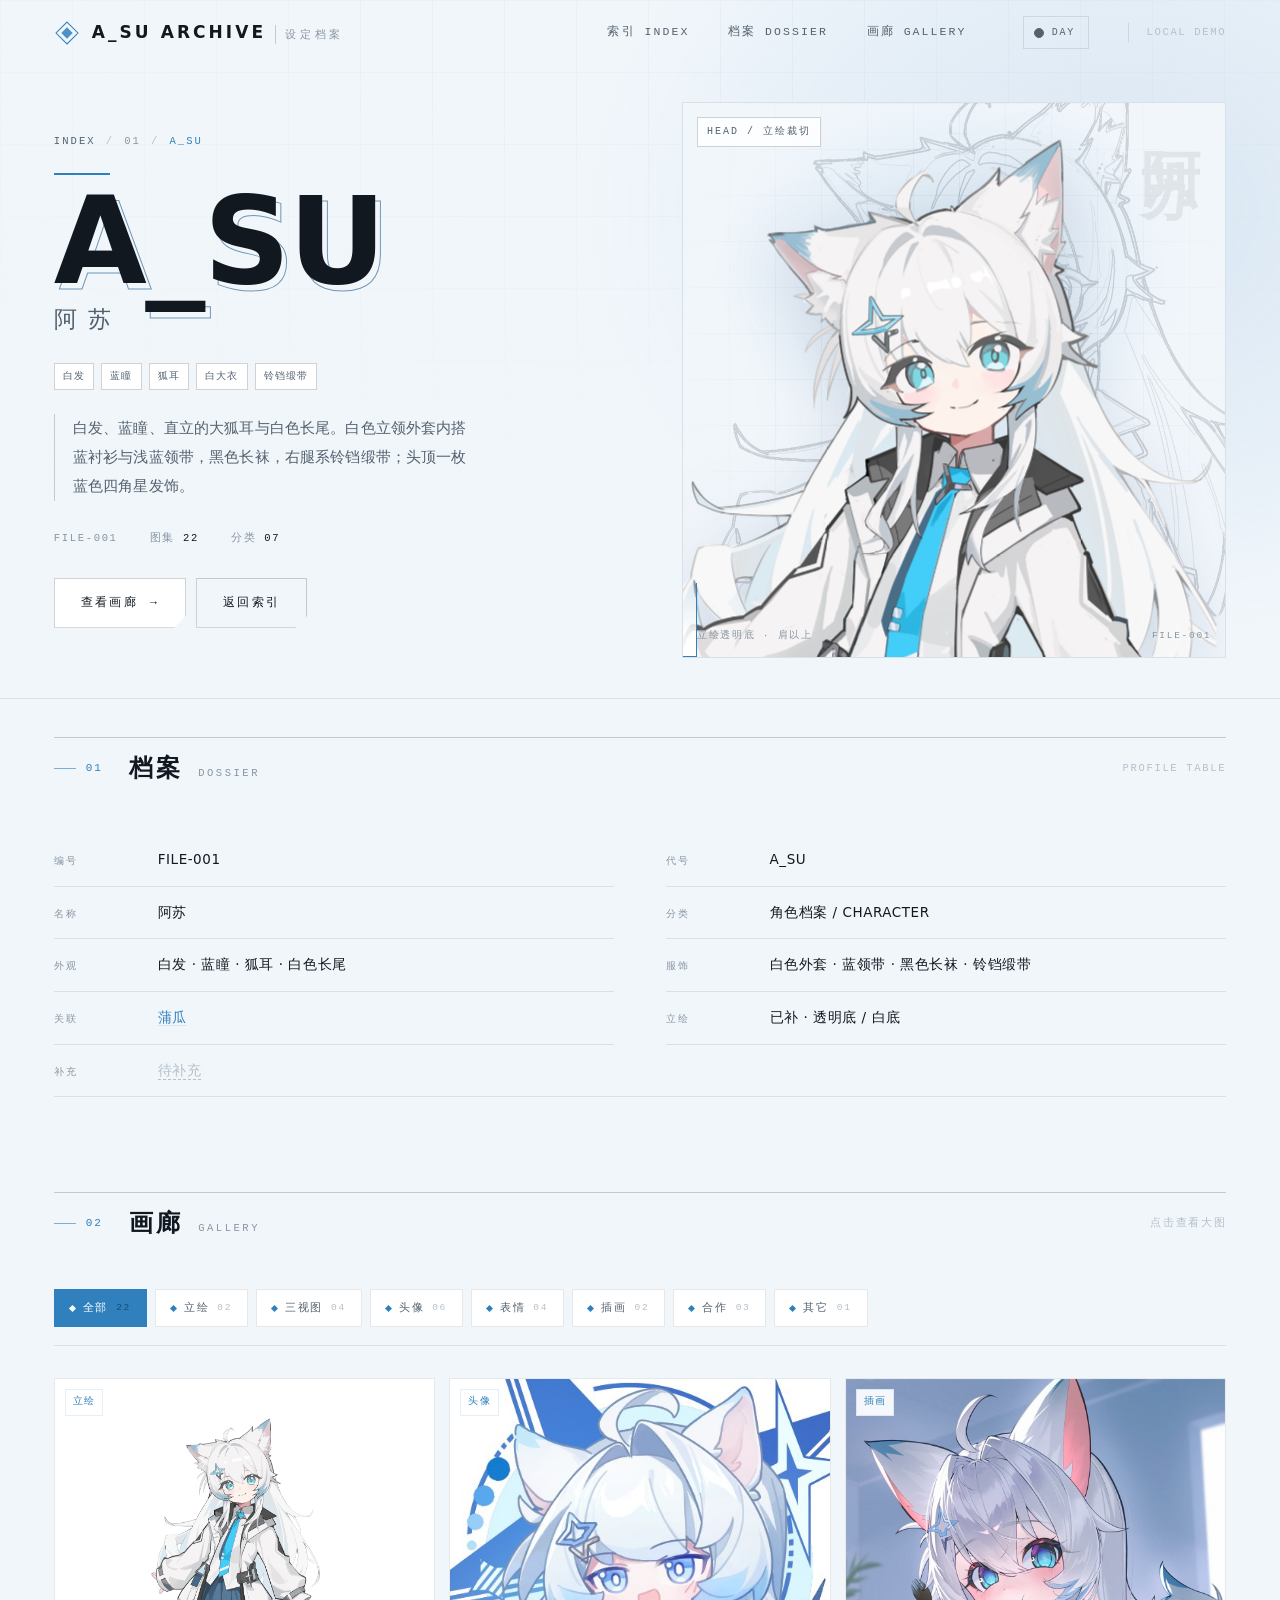
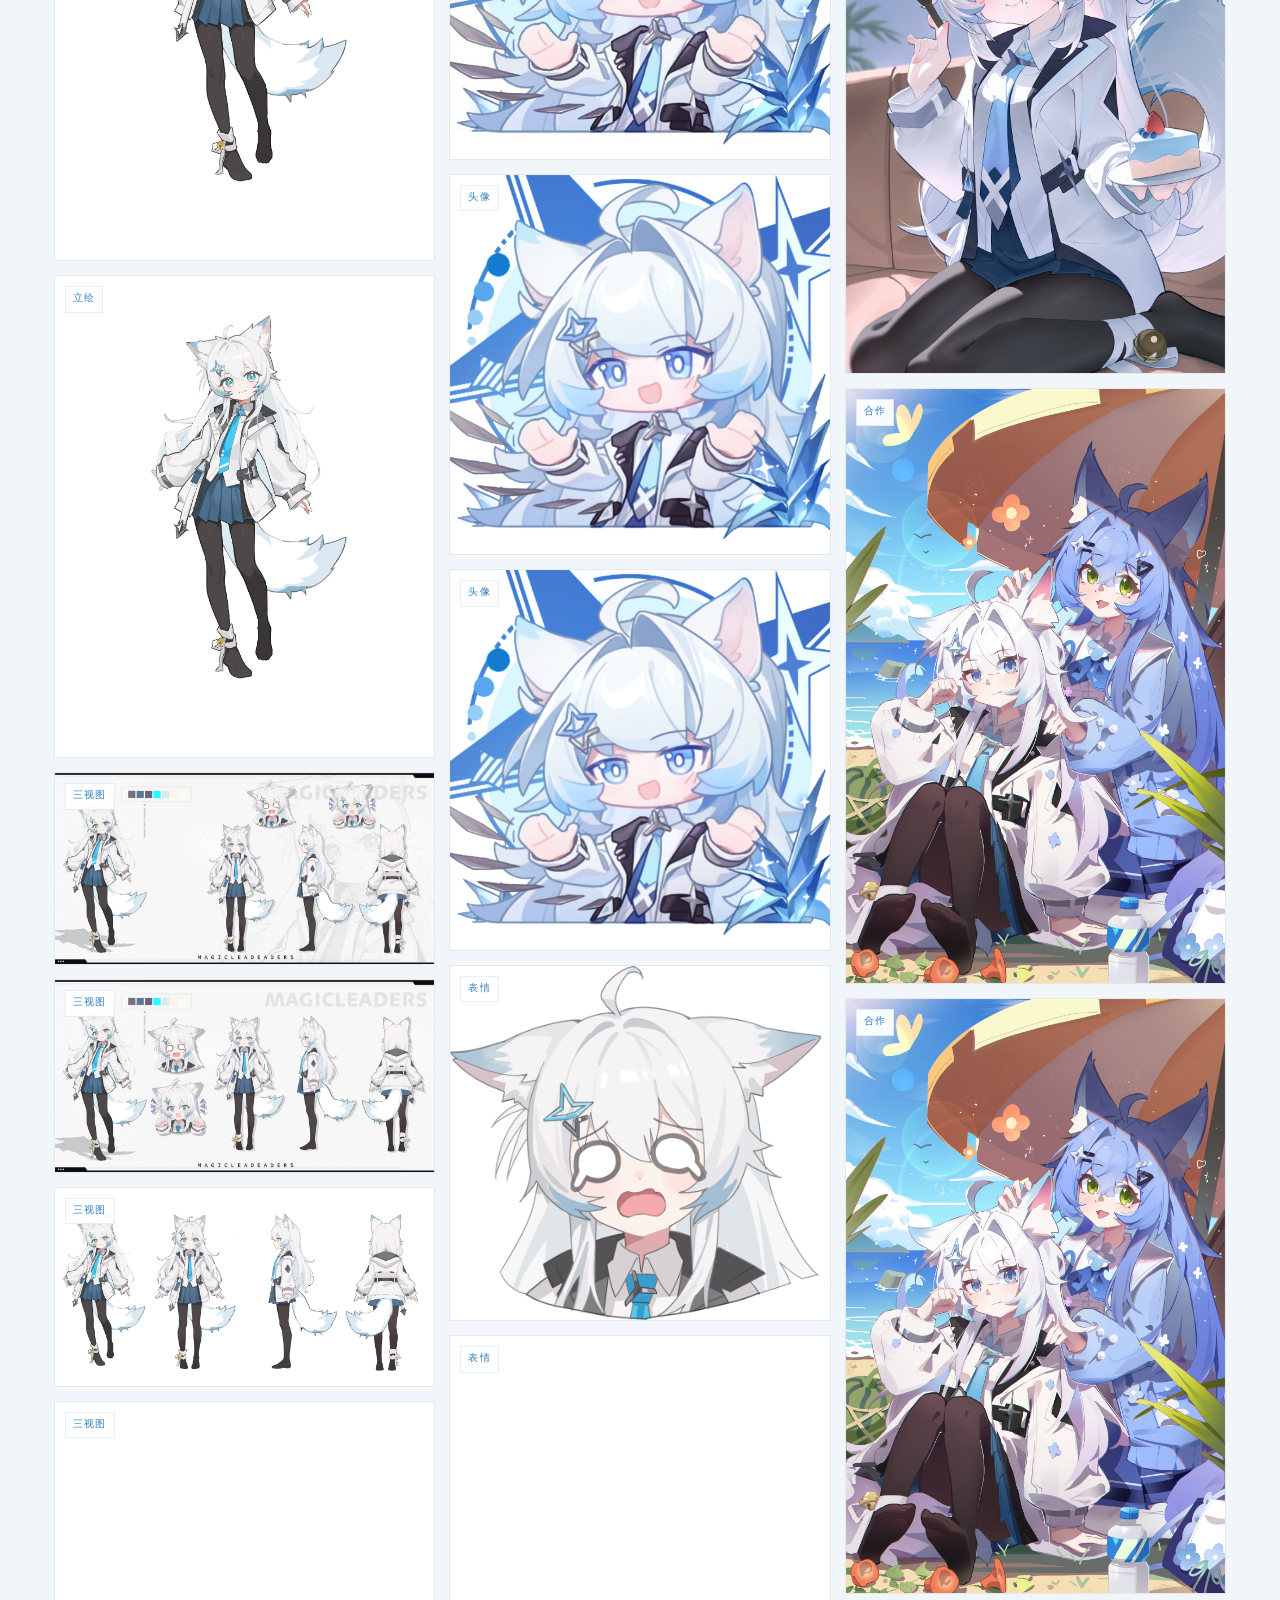
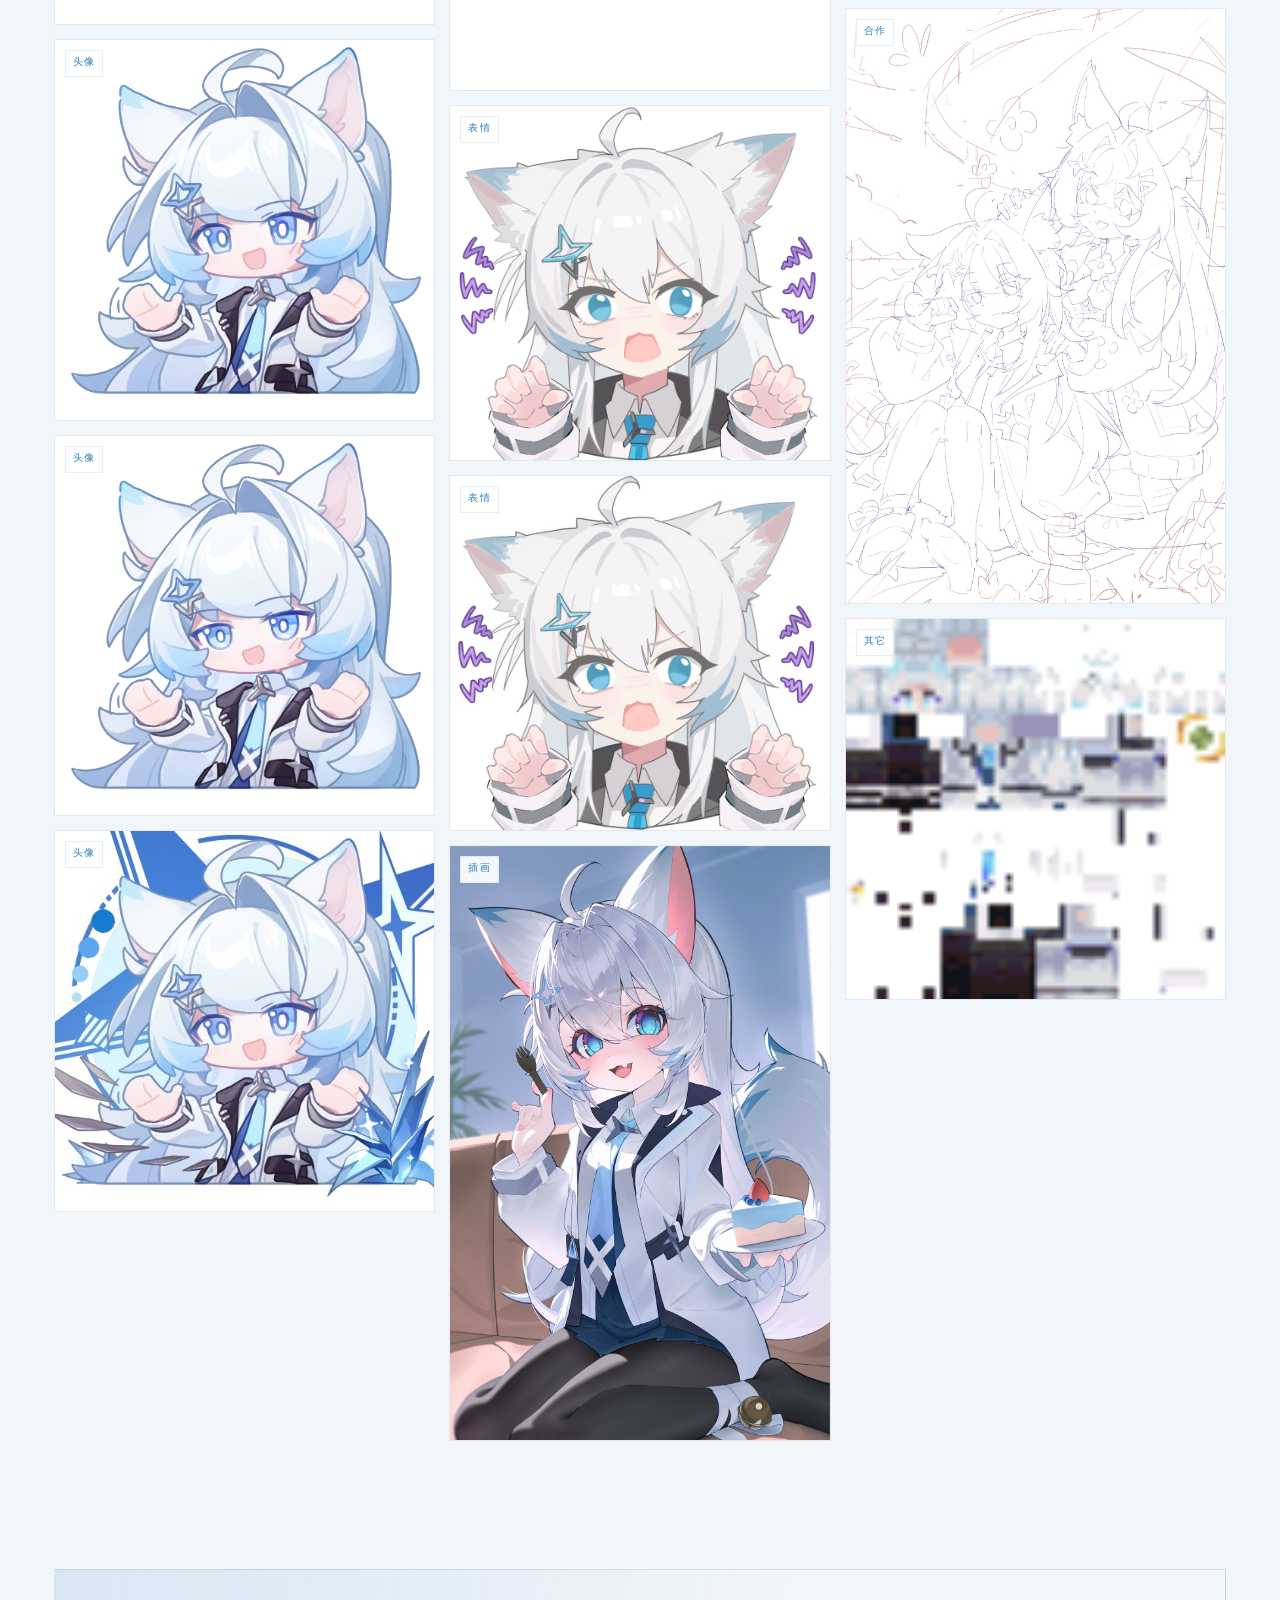
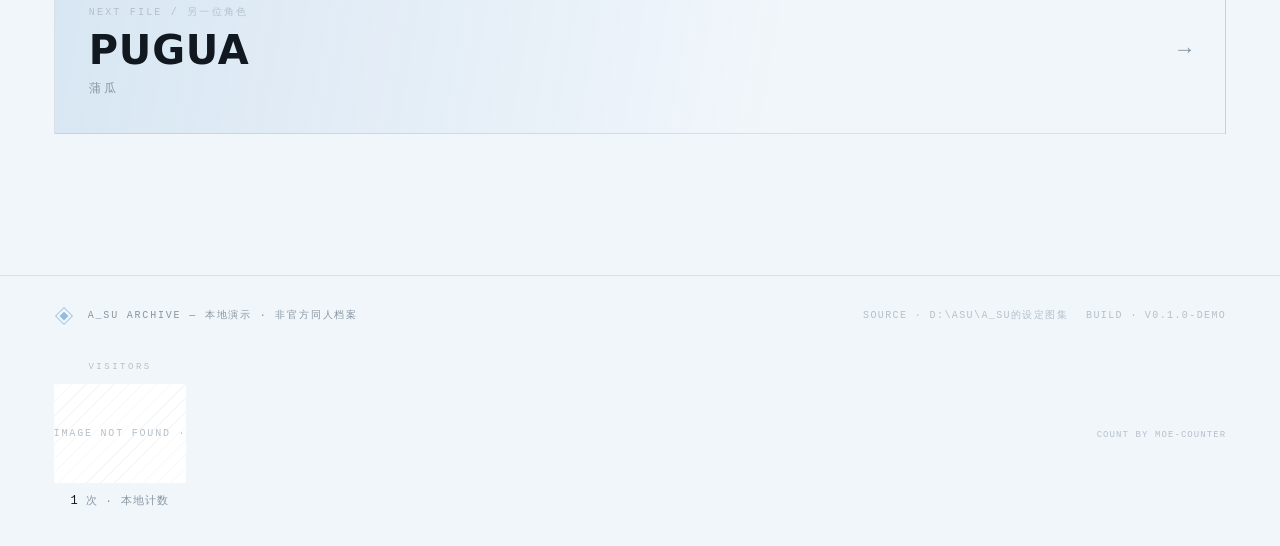
==== character.html @ dd0865ed "asu-archive: static site with custom domain" ====
<!DOCTYPE html>
<html lang="zh-CN">
<head>
<meta charset="utf-8">
<meta name="viewport" content="width=device-width, initial-scale=1">
<meta name="color-scheme" content="dark">
<meta name="theme-color" content="#0a0a0b">
<title>角色档案 · A_SU ARCHIVE</title>
<meta name="description" content="角色档案与设定图集 —— A_SU ARCHIVE。">
<link rel="icon" href="assets/favicon.svg" type="image/svg+xml">
<link rel="stylesheet" href="assets/css/style.css">
</head>
<body data-page="character">


<header class="topbar" id="topbar">
  <a class="brand" href="index.html" aria-label="A_SU ARCHIVE 首页">
    <svg class="brand__mark" viewBox="0 0 32 32" aria-hidden="true">
      <path d="M16 2.5 L29.5 16 L16 29.5 L2.5 16 Z" fill="none" stroke="#ffd400" stroke-width="1.3"/>
      <path d="M16 9 L23 16 L16 23 L9 16 Z" fill="#ffd400" fill-opacity=".85"/>
    </svg>
    <span class="brand__text">
      <span class="brand__en">A_SU ARCHIVE</span>
      <span class="brand__cn">设定档案</span>
    </span>
  </a>
  <nav class="nav" aria-label="主导航">
    <a href="index.html#index" data-short="IDX"><span>索引 INDEX</span></a>
    <a href="#dossier" data-short="FILE"><span>档案 DOSSIER</span></a>
    <a href="#gallery" data-short="GAL"><span>画廊 GALLERY</span></a>
  </nav>
  <button class="theme-toggle" id="themeToggle" type="button" aria-pressed="false" aria-label="切换到夜晚模式">
    <span class="theme-toggle__dot" aria-hidden="true"></span>
    <span class="theme-toggle__label">DAY</span>
  </button>
  <div class="topbar__meta">LOCAL DEMO</div>
</header>

<main class="shell">

  <!-- ================= 角色头部 ================= -->
  <section class="dh">
    <div class="dh__glow"></div>
    <div class="wrap dh__inner">
      <div class="dh__left" id="dhLeft"></div>
      <div class="dh__plate-order">
        <div class="plate corners" id="plate"></div>
      </div>
    </div>
  </section>

  <!-- ================= 档案表 ================= -->
  <section class="section" id="dossier">
    <div class="wrap">
      <div class="section-head" data-reveal>
        <div class="section-head__idx"><i></i>01</div>
        <div class="section-head__t"><h2>档案</h2><span>DOSSIER</span></div>
        <div class="section-head__meta">PROFILE TABLE</div>
      </div>
      <div class="dossier" id="dossierGrid"></div>
    </div>
  </section>

  <!-- ================= 画廊 ================= -->
  <section class="section section--tight" id="gallery">
    <div class="wrap">
      <div class="section-head" data-reveal>
        <div class="section-head__idx"><i></i>02</div>
        <div class="section-head__t"><h2>画廊</h2><span>GALLERY</span></div>
        <div class="section-head__meta">点击查看大图</div>
      </div>
      <div class="filters" id="filters" role="group" aria-label="分类筛选"></div>
      <div class="masonry" id="masonry"></div>
    </div>
  </section>

  <!-- ================= 另一位角色 ================= -->
  <section class="section section--tight">
    <div class="wrap">
      <a class="xcard" id="xcard" href="index.html#index"></a>
    </div>
  </section>

  <footer class="foot wrap">
    <div class="foot__l">
      <svg class="foot__mark" viewBox="0 0 32 32" aria-hidden="true">
        <path d="M16 2.5 L29.5 16 L16 29.5 L2.5 16 Z" fill="none" stroke="#ffd400" stroke-width="1.4"/>
        <path d="M16 9 L23 16 L16 23 L9 16 Z" fill="#ffd400" fill-opacity=".8"/>
      </svg>
      <span class="foot__t">A_SU ARCHIVE — 本地演示 · 非官方同人档案</span>
    </div>
    <div class="foot__r">
      <span>SOURCE · D:\Asu\A_su的设定图集</span>
      <span>BUILD · <span id="footVer">v0.1.0-demo</span></span>
    </div>
  </footer>

    <div class="foot-meta wrap">
    <a class="counter js-counter"
       href="https://github.com/journey-ad/Moe-counter" target="_blank" rel="noopener noreferrer"
       title="Moe-counter 浏览量">
      <span class="counter__label">VISITORS</span>
      <img class="counter__img js-moe" alt="访问量" decoding="async" referrerpolicy="no-referrer">
      <span class="counter__fallback js-counter-fallback"><b class="js-count">—</b> 次 · 本地计数</span>
    </a>
    <span class="counter__note">COUNT BY MOE-COUNTER</span>
  </div>
</main>

<noscript>
  <p style="padding:120px 24px;text-align:center;color:#a6a6ad">
    这个页面需要 JavaScript 才能从 data.js 里读取图集数据，请开启后刷新。
  </p>
</noscript>

<script src="assets/js/data.js"></script>
<script src="assets/js/site.js"></script>
</body>
</html>
---- assets/css/style.css ----
/* ==========================================================================
   A_SU ARCHIVE — 设计系统
   风格参考：明日方舟官网（深色 / 细线 / 切角 / 等宽标签 / 大字排版）
   ========================================================================== */

/* ---------- tokens ---------- */
:root{
  /* 默认（夜晚）：主题黑 + 亮灰分隔；强调色默认是灰，选中角色后由 data-char 染色 */
  --bg:        #08090b;
  --bg-2:      #0e1013;
  --panel:     #131519;
  --panel-2:   #171a1f;
  --line:      rgba(214,222,232,.34);
  --line-2:    rgba(214,222,232,.13);
  --line-3:    rgba(214,222,232,.06);
  --ink:       #f0f2f5;
  --ink-2:     #a4aeb9;
  --ink-3:     #74808c;
  --ink-4:     #49525c;
  --accent:    #929ca8;
  --accent-pale:#232b33;
  --accent-2:  rgba(146,156,168,.14);
  --accent-ink:#0a0b0d;
  --danger:    #ff5a4d;

  --display: "Bahnschrift SemiCondensed","Bahnschrift Condensed","Bahnschrift",
             "Segoe UI Variable Display","Segoe UI",system-ui,sans-serif;
  --sans:    "Noto Sans SC","Microsoft YaHei UI","Microsoft YaHei",
             "Segoe UI",system-ui,sans-serif;
  --mono:    "Cascadia Mono","Consolas","Segoe UI Mono",ui-monospace,monospace;

  --maxw: 1440px;
  --pad:  clamp(18px,4.2vw,72px);
  --ease: cubic-bezier(.22,.72,.12,1);
}

/* ---------- reset ---------- */
*,*::before,*::after{ box-sizing:border-box; }
html{ -webkit-text-size-adjust:100%; scroll-behavior:smooth; }
@media (prefers-reduced-motion:reduce){ html{ scroll-behavior:auto; } }
section[id]{ scroll-margin-top:84px; }
body{
  margin:0; background:var(--bg); color:var(--ink);
  font-family:var(--sans); font-size:15px; line-height:1.75;
  font-weight:400; letter-spacing:.01em;
  -webkit-font-smoothing:antialiased;
  overflow-x:hidden;
}
body.is-locked{ overflow:hidden; }
img{ display:block; max-width:100%; }
a{ color:inherit; text-decoration:none; }
button{ font:inherit; color:inherit; background:none; border:0; cursor:pointer; }
h1,h2,h3,h4,p,figure,dl,dd{margin:0}
ul{margin:0;padding:0;list-style:none}
:focus-visible{ outline:2px solid var(--accent); outline-offset:3px; }

::selection{ background:var(--accent); color:#000; }
::-webkit-scrollbar{ width:10px; height:10px; }
::-webkit-scrollbar-track{ background:#08080a; }
::-webkit-scrollbar-thumb{ background:#2a2a30; border:2px solid #08080a; }
::-webkit-scrollbar-thumb:hover{ background:#3d3d46; }

/* ---------- 全局背景纹理（网格 + 噪点） ---------- */
body::before{
  content:""; position:fixed; inset:0; z-index:0; pointer-events:none;
  background-image:
    linear-gradient(to right, rgba(255,255,255,.022) 1px, transparent 1px),
    linear-gradient(to bottom, rgba(255,255,255,.022) 1px, transparent 1px);
  background-size:72px 72px;
  mask-image:radial-gradient(ellipse 120% 80% at 50% 0%, #000 25%, transparent 78%);
  -webkit-mask-image:radial-gradient(ellipse 120% 80% at 50% 0%, #000 25%, transparent 78%);
}
body::after{
  content:""; position:fixed; inset:0; z-index:0; pointer-events:none; opacity:.5;
  background-image:repeating-linear-gradient(0deg, rgba(255,255,255,.014) 0 1px, transparent 1px 3px);
}

/* ---------- 排版工具类 ---------- */
.mono{ font-family:var(--mono); font-variant-numeric:tabular-nums; }
.label{
  font-family:var(--mono); font-size:11px; line-height:1.4;
  letter-spacing:.22em; text-transform:uppercase; color:var(--ink-3);
}
.label--accent{ color:var(--accent); }
.hl{ color:var(--accent); }
.dim{ color:var(--ink-2); }
.tbd{
  color:var(--ink-3); border-bottom:1px dashed var(--ink-4);
  padding-bottom:1px; cursor:help;
}

/* 细线 + 菱形装饰 */
.rhombus{
  display:inline-block; width:7px; height:7px; background:var(--accent);
  transform:rotate(45deg); flex:0 0 auto;
}
.hairline{ height:1px; background:var(--line-2); border:0; margin:0; }

/* 斜纹条（方舟常见的警示/装饰斜线） */
.stripes{
  height:6px; width:100%;
  background-image:repeating-linear-gradient(-45deg,
    var(--accent) 0 2px, transparent 2px 7px);
  opacity:.55;
}

/* 四角刻度框 */
.corners{ position:relative; }
.corners::before,.corners::after{
  content:""; position:absolute; width:14px; height:14px; pointer-events:none;
}
.corners::before{ top:-1px; left:-1px; border-top:1px solid var(--accent); border-left:1px solid var(--accent); }
.corners::after{ bottom:-1px; right:-1px; border-bottom:1px solid var(--accent); border-right:1px solid var(--accent); }

/* 右下切角 */
.cut{
  clip-path:polygon(0 0, 100% 0, 100% calc(100% - 22px), calc(100% - 22px) 100%, 0 100%);
}

/* ---------- 载入过场 ---------- */
.boot{
  position:fixed; inset:0; z-index:1200; background:#08080a;
  display:grid; grid-template-columns:1fr auto; grid-template-rows:auto 1fr auto;
  gap:12px; padding:clamp(16px,2.4vw,30px) clamp(18px,3vw,40px);
  transition:opacity .6s var(--ease), visibility .6s;
}
.boot.is-done{ opacity:0; visibility:hidden; }
.boot__corner{
  font-family:var(--mono); font-size:10px; letter-spacing:.22em;
  text-transform:uppercase; color:var(--ink-4);
}
.boot__corner--r{ text-align:right; }
.boot__center{
  grid-column:1 / -1; display:grid; place-content:center; justify-items:center;
  gap:16px; text-align:center;
}
.boot__mark{ width:42px; height:42px; opacity:.95; animation:bootSpin 3.4s linear infinite; }
.boot__line{
  font-family:var(--mono); font-size:11px; letter-spacing:.28em;
  text-transform:uppercase; color:var(--ink-2);
}
.boot__line b{ color:var(--accent); font-weight:400; font-variant-numeric:tabular-nums; }
.boot__bar{ width:min(240px,54vw); height:1px; background:#1e1e23; }
.boot__bar i{ display:block; height:100%; width:0; background:var(--accent); }
@keyframes bootSpin{ to{ transform:rotate(360deg); } }

/* ---------- 顶栏 ---------- */
.topbar{
  position:fixed; inset:0 0 auto 0; z-index:100; height:66px;
  display:flex; align-items:center; gap:clamp(16px,3vw,48px);
  padding-inline:var(--pad);
  border-bottom:1px solid transparent;
  transition:background .4s var(--ease), border-color .4s var(--ease);
}
.topbar.is-stuck{
  background:rgba(8,8,10,.78);
  -webkit-backdrop-filter:blur(16px) saturate(130%);
  backdrop-filter:blur(16px) saturate(130%);
  border-bottom-color:var(--line-2);
}
.brand{ display:flex; align-items:center; gap:12px; min-width:0; }
.brand__mark{ width:26px; height:26px; flex:0 0 auto; }
.brand__text{ display:flex; align-items:baseline; gap:9px; min-width:0; }
.brand__en{
  font-family:var(--display); font-weight:600; font-size:17px;
  letter-spacing:.18em; text-transform:uppercase; white-space:nowrap;
}
.brand__cn{
  font-size:11px; letter-spacing:.34em; color:var(--ink-3);
  white-space:nowrap; padding-left:9px; border-left:1px solid var(--line);
}
.nav{ display:flex; align-items:center; gap:clamp(14px,2vw,30px); margin-left:auto; }
.nav a{
  position:relative; font-family:var(--mono); font-size:11.5px;
  letter-spacing:.18em; text-transform:uppercase; color:var(--ink-2);
  padding-block:6px; display:flex; align-items:center; gap:8px;
  transition:color .3s;
}
.nav a::before{
  content:""; width:5px; height:5px; background:currentColor;
  transform:rotate(45deg) scale(.6); opacity:0; transition:opacity .3s, transform .3s;
}
.nav a:hover{ color:var(--ink); }
.nav a:hover::before{ opacity:.6; transform:rotate(45deg) scale(1); }
.nav a.is-active{ color:var(--accent); }
.nav a.is-active::before{ opacity:1; transform:rotate(45deg) scale(1); }
.topbar__meta{
  font-family:var(--mono); font-size:10.5px; letter-spacing:.16em;
  color:var(--ink-4); white-space:nowrap; padding-left:clamp(10px,1.4vw,20px);
  border-left:1px solid var(--line-2); text-transform:uppercase;
}
.topbar__burger{ display:none; }

/* ---------- 主内容外壳 ---------- */
.shell{ position:relative; z-index:1; }
.wrap{ width:100%; max-width:var(--maxw); margin-inline:auto; padding-inline:var(--pad); }

/* ==========================================================================
   HERO
   ========================================================================== */
.hero{
  position:relative; min-height:100svh; display:flex; flex-direction:column;
  justify-content:flex-end; padding-top:104px; padding-bottom:clamp(24px,4vw,44px);
  overflow:hidden;
}
.hero__bg{
  position:absolute; inset:-4% -4% -4% -4%; z-index:-2;
  transform:translate3d(var(--px,0), var(--py,0), 0);
  transition:transform .9s var(--ease);
}
.hero__bg img{
  width:100%; height:100%; object-fit:cover; object-position:50% 38%;
  filter:saturate(.58) brightness(.63) contrast(1.05);
  transform:scale(1.06);
}
.hero__scrim{
  position:absolute; inset:0; z-index:-1;
  background:
    linear-gradient(90deg, rgba(8,8,10,.95) 0%, rgba(8,8,10,.66) 44%, rgba(8,8,10,.2) 78%, rgba(8,8,10,.45) 100%),
    linear-gradient(180deg, rgba(8,8,10,.88) 0%, rgba(8,8,10,.2) 36%, rgba(8,8,10,.84) 84%, var(--bg) 100%);
}
.hero__grid{
  position:absolute; inset:0; z-index:-1; opacity:.5;
  background-image:
    linear-gradient(to right, rgba(255,255,255,.05) 1px, transparent 1px),
    linear-gradient(to bottom, rgba(255,255,255,.04) 1px, transparent 1px);
  background-size:120px 120px;
  mask-image:linear-gradient(180deg, #000, transparent 75%);
  -webkit-mask-image:linear-gradient(180deg, #000, transparent 75%);
}
.hero__inner{ position:relative; width:100%; }
.hero__rail{
  position:absolute; right:6px; top:50%; transform:translateY(-50%);
  writing-mode:vertical-rl; font-family:var(--mono); font-size:10.5px;
  letter-spacing:.42em; color:var(--ink-4); text-transform:uppercase;
  display:flex; align-items:center; gap:14px;
}
.hero__rail::before{ content:""; width:1px; height:64px; background:var(--line); }
.hero__tag{
  display:inline-flex; align-items:center; gap:12px; margin-bottom:22px;
  font-family:var(--mono); font-size:11px; letter-spacing:.26em;
  text-transform:uppercase; color:var(--ink-2);
}
.hero__tag .rhombus{ animation:pulse 3.2s ease-in-out infinite; }
@keyframes pulse{ 0%,100%{ opacity:.45 } 50%{ opacity:1 } }

.hero__title{ margin:0; font-family:var(--display); text-transform:uppercase; }
.hero__title-l1{
  display:block; font-size:clamp(46px,9.8vw,132px); font-weight:600;
  line-height:.86; letter-spacing:-.015em;
}
.hero__title-l2{
  display:block; font-size:clamp(30px,6.4vw,86px); font-weight:300;
  line-height:.94; letter-spacing:.06em;
  /* 原来是描边空心字，细笔画会糊成实心（穿模）；现在改实色，并且跟着强调色走 */
  color:color-mix(in srgb, var(--accent) 68%, var(--ink-3));
}
.hero__cn{
  margin-top:16px; font-size:clamp(13px,1.4vw,15px); letter-spacing:.46em;
  color:var(--ink-2); text-transform:uppercase;
}
.hero__cn em{ font-style:normal; color:var(--accent); letter-spacing:.18em; }
.hero__lead{
  margin-top:18px; max-width:44ch; color:var(--ink-2); font-size:14.5px;
  line-height:1.95; padding-left:18px; border-left:1px solid var(--line);
}
.hero__stats{
  display:flex; flex-wrap:wrap; gap:0; margin-top:26px;
  border-top:1px solid var(--line-2); max-width:640px;
}
.hero__stat{
  padding:16px 26px 0 0; margin-right:26px;
  border-right:1px solid var(--line-2); min-width:110px;
}
.hero__stat:last-child{ border-right:0; margin-right:0; }
.hero__stat b{
  display:block; font-family:var(--display); font-size:30px; font-weight:600;
  line-height:1; letter-spacing:.02em; color:var(--ink);
}
.hero__stat span{ display:block; margin-top:8px; font-family:var(--mono); font-size:10px; letter-spacing:.2em; color:var(--ink-3); text-transform:uppercase; }
.hero__actions{ display:flex; flex-wrap:wrap; gap:12px; margin-top:26px; }

/* 按钮 */
.btn{
  position:relative; display:inline-flex; align-items:center; gap:12px;
  padding:14px 26px; border:1px solid var(--line);
  font-family:var(--mono); font-size:11.5px; letter-spacing:.2em;
  text-transform:uppercase; color:var(--ink);
  background:rgba(255,255,255,.03);
  transition:background .3s var(--ease), color .3s, border-color .3s, transform .3s;
  clip-path:polygon(0 0, 100% 0, 100% calc(100% - 12px), calc(100% - 12px) 100%, 0 100%);
}
.btn .arw{ transition:transform .3s var(--ease); }
.btn:hover{ background:var(--accent); color:#0a0a0b; border-color:var(--accent); }
.btn:hover .arw{ transform:translateX(4px); }
.btn--ghost{ background:transparent; }
.btn--ghost:hover{ background:rgba(255,255,255,.08); color:var(--ink); border-color:var(--line); }

/* ---------- 唯一一处索引：两条角色条目 ---------- */
.duo{ position:relative; margin-top:clamp(22px,3vw,38px); }
.duo__head{
  display:flex; flex-wrap:wrap; align-items:center; justify-content:space-between;
  gap:6px 16px; padding-bottom:10px;
  font-family:var(--mono); font-size:10px; letter-spacing:.2em;
  text-transform:uppercase; color:var(--ink-4);
}
.duo__head b{ color:var(--accent); font-weight:400; letter-spacing:.2em; }
.duo__row{ display:flex; border-top:1px solid var(--line); }
.duo__item{
  position:relative; flex:1 1 0; min-width:0; z-index:1; overflow:hidden;
  display:grid; grid-template-columns:auto 1fr auto; align-items:center;
  gap:clamp(10px,1.4vw,18px);
  padding:clamp(14px,1.7vw,20px) clamp(12px,1.8vw,24px);
  background:transparent; border:0; border-bottom:1px solid var(--line-2);
  color:var(--ink); text-align:left; cursor:pointer;
  transform-origin:var(--origin,left center);
  transition:background-color .45s var(--ease), flex-grow .65s var(--ease),
             border-color .45s var(--ease);
  -webkit-tap-highlight-color:transparent;
}
.duo__item + .duo__item{ border-left:1px solid var(--line-2); }
.duo__item::before{            /* 强调线贴顶边走，配合 overflow:hidden 不会再穿到标题上 */
  content:""; position:absolute; left:0; right:0; top:0; height:2px;
  background:var(--accent); transform:scaleX(0);
  transform-origin:var(--origin,left center);
  transition:transform .62s var(--ease), background-color .45s var(--ease);
  pointer-events:none;
}
@media (hover:hover){
  /* 只放大内部字，不缩放整个条目——整块缩放会把边框和强调线挤出边界 */
  .duo__item:hover{ background:var(--hover-tint, rgba(255,255,255,.045)); }
  .duo__item:hover::before{ transform:scaleX(1); }
  .duo__item:hover .duo__no{ transform:scale(1.08); }
  .duo__item:hover .duo__name{ transform:scale(1.045); }
  .duo__item:hover .duo__cue{ color:var(--ink-2); transform:translateX(var(--cue-x,5px)); }
}
.duo__item:focus-visible{ outline:1px solid var(--accent); outline-offset:-1px; }
.duo__item.is-open{
  flex-grow:1.22;
  background:color-mix(in srgb, var(--accent) 11%, transparent);
  border-bottom-color:color-mix(in srgb, var(--accent) 58%, transparent);
}
.duo__item.is-open::before{ transform:scaleX(1); }
.duo__no{ font-family:var(--mono); font-size:11px; letter-spacing:.1em; color:var(--accent); }
.duo__label{ display:flex; align-items:baseline; flex-wrap:wrap; gap:4px 12px; min-width:0; }
.duo__name{
  font-family:var(--display); font-size:clamp(20px,2.4vw,29px); font-weight:600;
  letter-spacing:.04em; line-height:1; text-transform:uppercase;
  transition:color .3s;
}
.duo__cn{ font-size:12px; letter-spacing:.22em; color:var(--ink-3); }
.duo__cue{
  font-family:var(--mono); font-size:9.5px; letter-spacing:.16em;
  text-transform:uppercase; color:var(--ink-4); white-space:nowrap;
  transition:color .35s, transform .5s var(--ease);
}
.duo__item.is-open .duo__cue{ color:var(--accent); }

.hero__cue{
  position:absolute; left:var(--pad); bottom:18px; display:flex; align-items:center; gap:10px;
  font-family:var(--mono); font-size:10px; letter-spacing:.24em; color:var(--ink-4);
  text-transform:uppercase;
}
.hero__cue i{ display:block; width:1px; height:28px; background:linear-gradient(180deg,var(--ink-4),transparent); animation:cue 2.4s ease-in-out infinite; }
.hero.is-expanded .hero__cue{ opacity:0; transition:opacity .3s; }
@keyframes cue{ 0%,100%{ transform:scaleY(.5); opacity:.4 } 50%{ transform:scaleY(1); opacity:1 } }

/* ==========================================================================
   SECTION
   ========================================================================== */
.section{ position:relative; padding-block:clamp(56px,7vw,110px); }
.section--tight{ padding-block:clamp(40px,5vw,72px); }
.section-head{
  display:grid; grid-template-columns:auto 1fr auto; align-items:center;
  gap:clamp(14px,2vw,28px); padding-top:16px; border-top:1px solid var(--line);
  margin-bottom:clamp(28px,4vw,52px);
}
.section-head__idx{
  font-family:var(--mono); font-size:11px; letter-spacing:.18em; color:var(--accent);
  display:flex; align-items:center; gap:10px;
}
.section-head__idx i{ display:block; width:22px; height:1px; background:var(--accent); opacity:.6; }
.section-head__t{ display:flex; align-items:baseline; gap:14px; flex-wrap:wrap; }
.section-head__t h2{
  font-size:clamp(18px,2.2vw,24px); font-weight:700; letter-spacing:.16em;
  line-height:1.2;
}
.section-head__t span{
  font-family:var(--mono); font-size:10.5px; letter-spacing:.24em;
  text-transform:uppercase; color:var(--ink-3);
}
.section-head__meta{
  font-family:var(--mono); font-size:10.5px; letter-spacing:.16em;
  color:var(--ink-4); text-transform:uppercase; text-align:right;
}

/* ---------- 展开后的角色详情（左条目向左长，右条目向右长） ---------- */
.duo__detail{
  position:relative; height:0; overflow:hidden; opacity:0;
  background:#0b0b0d;
  transition:height .66s var(--ease), opacity .5s var(--ease);
}
.duo__detail.is-open{ opacity:1; }
.duo__inner{
  position:relative; display:grid; align-items:center;
  min-height:clamp(300px,33vw,392px);
  border-bottom:1px solid var(--line-2);
}
.duo__art{ position:absolute; top:0; bottom:0; width:64%; overflow:hidden; }
.duo__detail[data-side="left"] .duo__art{ left:0; right:auto; }
.duo__detail[data-side="right"] .duo__art{ left:auto; right:0; }
.duo__art img{
  width:100%; height:100%; object-fit:cover;
  filter:saturate(.72) brightness(.76);
  transform:scale(1.1);
  transition:transform 1.2s var(--ease), filter .9s;
}
.duo__detail[data-side="left"] .duo__art img{ object-position:34% 24%; transform-origin:left center; }
.duo__detail[data-side="right"] .duo__art img{ object-position:26% 40%; transform-origin:right center; }
.duo__detail.is-open .duo__art img{ transform:scale(1); filter:saturate(.96) brightness(.9); }
/* 插画朝文字那侧渐隐（挂在插画容器里，按插画自身宽度算） */
.duo__art::after{ content:""; position:absolute; inset:0; pointer-events:none; }
.duo__detail[data-side="left"] .duo__art::after{
  background:linear-gradient(90deg,
    rgba(11,11,13,0) 38%, rgba(11,11,13,.4) 66%, rgba(11,11,13,.93) 92%, #0b0b0d 100%);
}
.duo__detail[data-side="right"] .duo__art::after{
  background:linear-gradient(270deg,
    rgba(11,11,13,0) 38%, rgba(11,11,13,.4) 66%, rgba(11,11,13,.93) 92%, #0b0b0d 100%);
}
.duo__scrim{
  position:absolute; inset:0; pointer-events:none;
  background:linear-gradient(180deg, rgba(8,8,10,.22) 0%, rgba(8,8,10,0) 26%, rgba(8,8,10,.4) 100%);
}
.duo__info{
  position:relative; z-index:2; width:min(560px,56%);
  padding:clamp(20px,2.8vw,36px) 0;
  opacity:0; transition:transform .72s var(--ease), opacity .55s var(--ease);
}
.duo__detail[data-side="left"] .duo__info{ justify-self:end; padding-left:clamp(16px,2.2vw,28px); transform:translateX(30px); }
.duo__detail[data-side="right"] .duo__info{ justify-self:start; padding-right:clamp(16px,2.2vw,28px); transform:translateX(-30px); }
.duo__detail.is-open .duo__info{ transform:none; opacity:1; }
.duo__k{
  display:flex; align-items:center; gap:10px;
  font-family:var(--mono); font-size:10px; letter-spacing:.22em;
  text-transform:uppercase; color:var(--accent);
}
.duo__k i{ display:block; width:20px; height:1px; background:currentColor; opacity:.55; }
.duo__latin{
  margin-top:13px; font-family:var(--display); font-weight:600;
  font-size:clamp(32px,4.2vw,54px); line-height:.92; letter-spacing:.02em; text-transform:uppercase;
}
.duo__meta{
  margin-top:9px; font-family:var(--mono); font-size:10.5px;
  letter-spacing:.18em; text-transform:uppercase; color:var(--ink-3);
}
.duo__tags{ display:flex; flex-wrap:wrap; gap:6px; margin-top:13px; }
.duo__lead{
  margin-top:13px; max-width:40ch; font-size:13.5px; line-height:1.85; color:var(--ink-2);
  display:-webkit-box; -webkit-line-clamp:3; -webkit-box-orient:vertical; overflow:hidden;
}
.duo__stats{
  display:flex; flex-wrap:wrap; gap:8px 22px; margin-top:15px;
  font-family:var(--mono); font-size:10px; letter-spacing:.16em;
  text-transform:uppercase; color:var(--ink-4);
}
.duo__stats b{ color:var(--ink); font-weight:400; }
.duo__cta{ margin-top:17px; }
.duo__cta .btn{ padding:11px 20px; font-size:10.5px; }

/* 标签（展开面板 / 档案表 / 详情页共用） */
.tag{
  font-family:var(--mono); font-size:10px; letter-spacing:.12em; text-transform:uppercase;
  color:var(--ink-2); padding:4px 8px; border:1px solid var(--line-2);
  background:rgba(255,255,255,.03); white-space:nowrap;
}

/* ---------- 合作图集（联系片） ---------- */
.shots{ display:grid; grid-template-columns:repeat(4,minmax(0,1fr)); gap:clamp(8px,1.2vw,14px); }
.shot{
  position:relative; overflow:hidden; background:#0d0d0f; border:1px solid var(--line-2);
  aspect-ratio:3/4; cursor:zoom-in;
}
.shot img{
  width:100%; height:100%; object-fit:cover; transition:transform 1.2s var(--ease), filter .6s;
  filter:saturate(.92) brightness(.96);
}
.shot:hover img{ transform:scale(1.05); filter:saturate(1.05) brightness(1); }
.shot__bar{
  position:absolute; inset:auto 0 0 0; padding:12px 12px 11px;
  display:flex; align-items:center; justify-content:space-between; gap:8px;
  background:linear-gradient(180deg, transparent, rgba(6,6,8,.94));
  font-family:var(--mono); font-size:10px; letter-spacing:.14em; text-transform:uppercase;
  color:var(--ink-2); opacity:0; transform:translateY(6px);
  transition:opacity .4s var(--ease), transform .4s var(--ease);
}
.shot:hover .shot__bar{ opacity:1; transform:none; }
.shot__no{ color:var(--accent); }
.shots__more{
  display:flex; align-items:center; justify-content:space-between; gap:16px;
  margin-top:18px; font-family:var(--mono); font-size:10.5px;
  letter-spacing:.16em; text-transform:uppercase; color:var(--ink-3);
}

/* ---------- 关于 ---------- */
.about{ display:grid; grid-template-columns:1.15fr .85fr; gap:clamp(28px,5vw,72px); align-items:start; }
.about__text p{ color:var(--ink-2); font-size:14.5px; line-height:2; max-width:56ch; }
.about__text p + p{ margin-top:16px; }
.about__text strong{ color:var(--ink); font-weight:600; }
.spec{ border-top:1px solid var(--line); }
.spec__row{
  display:grid; grid-template-columns:auto 1fr; gap:20px; align-items:baseline;
  padding:13px 0; border-bottom:1px solid var(--line-2);
}
.spec__k{ font-family:var(--mono); font-size:10px; letter-spacing:.2em; text-transform:uppercase; color:var(--ink-3); white-space:nowrap; }
.spec__v{ font-family:var(--mono); font-size:11.5px; letter-spacing:.06em; color:var(--ink); text-align:right; }
.spec__v em{ font-style:normal; color:var(--ink-3); }

/* ==========================================================================
   详情页
   ========================================================================== */
.dh{
  position:relative; overflow:hidden;
  padding-top:clamp(104px,12vw,150px); padding-bottom:clamp(36px,5vw,64px);
  border-bottom:1px solid var(--line-2);
}
.dh__glow{
  position:absolute; z-index:-1; right:-10%; top:-20%; width:70%; height:120%;
  background:radial-gradient(ellipse at 60% 40%, rgba(120,170,255,.10), transparent 62%);
  pointer-events:none;
}
.dh__inner{
  display:grid; grid-template-columns:minmax(0,1.02fr) minmax(0,.98fr);
  gap:clamp(24px,4vw,72px); align-items:center;
}
.dh__crumb{
  display:flex; align-items:center; gap:10px; flex-wrap:wrap;
  font-family:var(--mono); font-size:10.5px; letter-spacing:.2em;
  text-transform:uppercase; color:var(--ink-3); margin-bottom:26px;
}
.dh__crumb a{ color:var(--ink-2); transition:color .3s; }
.dh__crumb a:hover{ color:var(--accent); }
.dh__crumb .sep{ color:var(--ink-4); }
.dh__crumb .cur{ color:var(--accent); }
.dh__nos{
  font-family:var(--display); font-size:clamp(60px,9vw,120px); font-weight:600;
  line-height:.8; letter-spacing:-.02em; color:transparent;
  -webkit-text-stroke:1px rgba(255,255,255,.16); display:block; margin-bottom:-.06em;
}
.dh__title{ display:flex; align-items:flex-end; gap:18px; flex-wrap:wrap; }
.dh__latin{
  font-family:var(--display); font-size:clamp(46px,7.5vw,96px); font-weight:600;
  line-height:.9; letter-spacing:.01em; text-transform:uppercase;
}
.dh__cn{ font-size:clamp(15px,1.6vw,19px); letter-spacing:.28em; color:var(--ink-2); padding-bottom:.55em; }
.dh__tags{ display:flex; flex-wrap:wrap; gap:7px; margin-top:22px; }
.dh__lead{
  margin-top:24px; max-width:46ch; color:var(--ink-2); font-size:14.5px; line-height:2;
  padding-left:18px; border-left:1px solid var(--line);
}
.dh__mini{
  display:flex; flex-wrap:wrap; gap:10px 32px; margin-top:28px;
  font-family:var(--mono); font-size:10.5px; letter-spacing:.16em; text-transform:uppercase; color:var(--ink-3);
}
.dh__mini b{ color:var(--ink); font-weight:400; }
.dh__actions{ display:flex; flex-wrap:wrap; gap:10px; margin-top:30px; }

/* 头像/立绘展示位 */
.plate{
  position:relative; aspect-ratio:1/1.05; border:1px solid var(--line);
  background:
    radial-gradient(ellipse 70% 55% at 50% 34%, rgba(255,255,255,.07), transparent 62%),
    linear-gradient(180deg,#111114,#0b0b0d);
  display:grid; place-items:center; overflow:hidden;
}
.plate__grid{
  position:absolute; inset:0; opacity:.5;
  background-image:
    linear-gradient(to right, rgba(255,255,255,.05) 1px, transparent 1px),
    linear-gradient(to bottom, rgba(255,255,255,.05) 1px, transparent 1px);
  background-size:44px 44px;
  mask-image:radial-gradient(ellipse at 50% 45%, #000 40%, transparent 78%);
  -webkit-mask-image:radial-gradient(ellipse at 50% 45%, #000 40%, transparent 78%);
}
.plate__cross::before,.plate__cross::after{
  content:""; position:absolute; background:rgba(255,255,255,.14);
}
.plate__cross::before{ left:50%; top:0; bottom:0; width:1px; }
.plate__cross::after{ top:50%; left:0; right:0; height:1px; }
.plate__img{
  position:relative; z-index:2; width:100%; height:100%; object-fit:contain;
  object-position:center bottom; padding:6% 6% 0;
  filter:drop-shadow(0 24px 48px rgba(0,0,0,.55));
  animation:plateIn 1s var(--ease) both;
}
@keyframes plateIn{ from{ opacity:0; transform:translateY(14px) scale(.98) } to{ opacity:1; transform:none } }
.plate__tag{
  position:absolute; z-index:3; top:14px; left:14px;
  font-family:var(--mono); font-size:10px; letter-spacing:.2em; text-transform:uppercase;
  color:var(--ink-2); padding:5px 9px; border:1px solid var(--line-2);
  background:rgba(0,0,0,.35);
}
.plate__foot{
  position:absolute; z-index:3; inset:auto 14px 12px 14px; display:flex;
  justify-content:space-between; gap:10px;
  font-family:var(--mono); font-size:9.5px; letter-spacing:.18em; text-transform:uppercase;
  color:var(--ink-4);
}
.plate__empty{
  position:relative; z-index:2; text-align:center; padding:24px;
  border:1px dashed rgba(255,255,255,.18); max-width:74%;
  background:rgba(10,10,12,.4);
}
.plate__empty b{
  display:block; font-family:var(--display); font-size:15px; font-weight:600;
  letter-spacing:.3em; color:var(--ink-3); text-transform:uppercase;
}
.plate__empty span{ display:block; margin-top:8px; font-family:var(--mono); font-size:10px; letter-spacing:.2em; color:var(--ink-4); }

/* ---------- 档案表 ---------- */
.dossier{ display:grid; grid-template-columns:repeat(2,minmax(0,1fr)); column-gap:clamp(24px,4vw,64px); }
.field{
  display:grid; grid-template-columns:minmax(88px,auto) 1fr; gap:16px; align-items:baseline;
  padding:14px 0; border-bottom:1px solid var(--line-2);
}
.field__k{ font-family:var(--mono); font-size:10px; letter-spacing:.2em; text-transform:uppercase; color:var(--ink-3); }
.field__v{ font-size:13.5px; color:var(--ink); letter-spacing:.04em; }
.field__v a{ color:var(--accent); border-bottom:1px solid rgba(255,212,0,.35); }
.field__v a:hover{ border-bottom-color:var(--accent); }
.field--wide{ grid-column:1/-1; }

/* ---------- 画廊 ---------- */
.filters{
  display:flex; flex-wrap:wrap; gap:8px; margin-bottom:clamp(20px,3vw,32px);
  padding-bottom:18px; border-bottom:1px solid var(--line-2);
}
.chip{
  position:relative; display:inline-flex; align-items:center; gap:8px;
  padding:9px 15px; border:1px solid var(--line-2); background:rgba(255,255,255,.02);
  font-family:var(--mono); font-size:10.5px; letter-spacing:.16em; text-transform:uppercase;
  color:var(--ink-2); transition:color .3s, border-color .3s, background .3s;
}
.chip em{ font-style:normal; font-size:9.5px; color:var(--ink-4); }
.chip:hover{ color:var(--ink); border-color:var(--line); }
.chip.is-on{
  color:#0a0a0b; background:var(--accent); border-color:var(--accent);
}
.chip.is-on em{ color:rgba(0,0,0,.55); }
.chip.is-on .rhombus{ background:#0a0a0b; }

.masonry{ columns:3; column-gap:clamp(8px,1.2vw,14px); }
.gitem{
  position:relative; break-inside:avoid; margin:0 0 clamp(8px,1.2vw,14px);
  border:1px solid var(--line-2); background:#0d0d0f; overflow:hidden;
  cursor:zoom-in; animation:gIn .5s var(--ease) both;
  transition:border-color .4s;
}
@keyframes gIn{ from{ opacity:0; transform:translateY(10px) } to{ opacity:1; transform:none } }
.gitem:hover{ border-color:rgba(255,212,0,.45); }
.gitem img{ display:block; width:100%; height:auto; transition:transform 1.1s var(--ease), filter .5s; }
.gitem:hover img{ transform:scale(1.03); }
.gitem__no,
.gitem__tag{
  position:absolute; top:10px; left:10px; z-index:2;
  font-family:var(--mono); font-size:9.5px; letter-spacing:.14em;
  color:var(--ink); padding:4px 7px; background:rgba(6,6,8,.72);
  border:1px solid rgba(255,255,255,.16); text-transform:uppercase;
}
.gitem__tag{ color:var(--accent); border-color:rgba(255,212,0,.3); }
.gitem__ov{
  position:absolute; inset:auto 0 0 0; z-index:2; padding:34px 14px 12px;
  display:flex; align-items:flex-end; justify-content:space-between; gap:10px;
  background:linear-gradient(180deg, transparent, rgba(6,6,8,.93));
  opacity:0; transform:translateY(8px);
  transition:opacity .4s var(--ease), transform .4s var(--ease);
}
.gitem:hover .gitem__ov{ opacity:1; transform:none; }
.gitem__t{ font-size:12.5px; letter-spacing:.06em; color:var(--ink); }
.gitem__c{
  font-family:var(--mono); font-size:9.5px; letter-spacing:.16em; text-transform:uppercase;
  color:var(--accent); white-space:nowrap;
}
/* 预留空位 */
.masonry .empty-slot{ break-inside:avoid; margin:0 0 clamp(8px,1.2vw,14px); }
.empty-slot{
  display:grid; place-items:center; gap:10px; padding:clamp(28px,5vw,56px) 18px;
  border:1px dashed rgba(255,255,255,.14); background:
    repeating-linear-gradient(-45deg, rgba(255,255,255,.014) 0 1px, transparent 1px 9px);
  text-align:center;
}
.empty-slot b{
  font-family:var(--display); font-size:13px; font-weight:600; letter-spacing:.28em;
  text-transform:uppercase; color:var(--ink-3);
}
.empty-slot span{ font-family:var(--mono); font-size:10px; letter-spacing:.18em; color:var(--ink-4); }

/* ---------- 另一位角色（交叉链接） ---------- */
.xcard{
  position:relative; display:grid; grid-template-columns:1fr auto; align-items:center;
  gap:24px; padding:clamp(20px,3vw,34px); border:1px solid var(--line-2);
  background:linear-gradient(100deg, rgba(255,255,255,.045), transparent 62%);
  overflow:hidden; transition:border-color .4s, background .4s;
}
.xcard:hover{ border-color:rgba(255,212,0,.4); }
.xcard__k{ font-family:var(--mono); font-size:10px; letter-spacing:.22em; text-transform:uppercase; color:var(--ink-4); }
.xcard__n{ margin-top:8px; font-family:var(--display); font-size:clamp(26px,3.4vw,40px); font-weight:600; letter-spacing:.02em; text-transform:uppercase; line-height:1; }
.xcard__cn{ margin-top:8px; font-size:12px; letter-spacing:.24em; color:var(--ink-3); }
.xcard__arw{ font-family:var(--mono); font-size:22px; color:var(--ink-3); transition:transform .4s var(--ease), color .4s; }
.xcard:hover .xcard__arw{ transform:translateX(6px); color:var(--accent); }

/* ---------- 页脚 ---------- */
.foot{
  margin-top:clamp(40px,6vw,80px); padding-block:30px 34px;
  border-top:1px solid var(--line-2);
  display:flex; flex-wrap:wrap; gap:16px 28px; align-items:center; justify-content:space-between;
}
.foot__l{ display:flex; align-items:center; gap:14px; }
.foot__mark{ width:20px; height:20px; opacity:.6; }
.foot__t{ font-family:var(--mono); font-size:10px; letter-spacing:.18em; text-transform:uppercase; color:var(--ink-3); }
.foot__r{ display:flex; flex-wrap:wrap; gap:18px; font-family:var(--mono); font-size:10px; letter-spacing:.14em; color:var(--ink-4); text-transform:uppercase; }
.foot__r span{ display:flex; align-items:center; gap:7px; }

/* ---------- 灯箱 ---------- */
.lb{
  position:fixed; inset:0; z-index:1000; display:grid;
  grid-template-rows:auto 1fr auto; background:rgba(6,6,8,.95);
  -webkit-backdrop-filter:blur(18px); backdrop-filter:blur(18px);
  opacity:0; visibility:hidden; transition:opacity .35s var(--ease), visibility .35s;
}
.lb.is-open{ opacity:1; visibility:visible; }
.lb__top{
  display:flex; align-items:center; justify-content:space-between; gap:16px;
  padding:16px clamp(14px,3vw,34px); border-bottom:1px solid var(--line-2);
  font-family:var(--mono); font-size:10.5px; letter-spacing:.2em; text-transform:uppercase; color:var(--ink-3);
}
.lb__top b{ color:var(--ink); font-weight:400; }
.lb__stage{
  position:relative; display:grid; place-items:center; padding:clamp(10px,2vw,26px);
  min-height:0; overflow:hidden;
}
.lb__img{
  max-width:100%; max-height:calc(100svh - 190px); object-fit:contain;
  border:1px solid var(--line-2); box-shadow:0 30px 80px rgba(0,0,0,.6);
  animation:lbIn .4s var(--ease) both;
}
@keyframes lbIn{ from{ opacity:0; transform:scale(.985) } to{ opacity:1; transform:none } }
.lb__bar{
  display:flex; align-items:center; justify-content:space-between; gap:16px;
  padding:14px clamp(14px,3vw,34px) 18px; border-top:1px solid var(--line-2);
}
.lb__meta{ min-width:0; }
.lb__meta .t{ font-size:14px; letter-spacing:.04em; }
.lb__meta .s{ margin-top:4px; font-family:var(--mono); font-size:10px; letter-spacing:.18em; text-transform:uppercase; color:var(--ink-3); }
.lb__nav{ display:flex; align-items:center; gap:8px; flex:0 0 auto; }
.lb__btn{
  display:inline-grid; place-items:center; width:42px; height:42px;
  border:1px solid var(--line); color:var(--ink); background:rgba(255,255,255,.03);
  transition:background .3s, color .3s, border-color .3s;
}
.lb__btn:hover{ background:var(--accent); color:#0a0a0b; border-color:var(--accent); }
.lb__btn[disabled]{ opacity:.28; pointer-events:none; }
.lb__close{
  position:absolute; top:12px; right:clamp(14px,3vw,34px); z-index:2;
}

/* ---------- 滚动进场 ---------- */
[data-reveal]{
  opacity:0; transform:translateY(22px);
  transition:opacity .9s var(--ease), transform .9s var(--ease);
  transition-delay:var(--d,0ms);
}
[data-reveal].is-in{ opacity:1; transform:none; }

/* ---------- 响应式 ---------- */
@media (max-width:1180px){
  .masonry{ columns:2; }
  .about{ grid-template-columns:1fr; }
  .dossier{ grid-template-columns:1fr; }
  .hero__rail{ display:none; }
}
@media (max-width:1400px){ .hero__rail{ display:none; } }
@media (max-width:980px){
  .topbar__meta{ display:none; }
  .dh__inner{ grid-template-columns:1fr; }
  .dh__plate-order{ order:-1; }
  .plate{ aspect-ratio:1/.86; max-width:520px; }
  .hero__rail{ display:none; }
  .shots{ grid-template-columns:repeat(2,minmax(0,1fr)); }
}
@media (max-width:820px){
  .nav{ gap:14px; }
  .nav a span{ display:none; }
  .nav a::after{ content:attr(data-short); }
  .brand__cn{ display:none; }
  .duo__row{ flex-direction:column; }
  .duo__item + .duo__item{ border-left:0; border-top:1px solid var(--line-2); }
  .duo__item.is-open{ flex-grow:0; }
  .duo__inner{ display:flex; flex-direction:column; align-items:stretch; min-height:0; }
  .duo__art,
  .duo__detail[data-side="left"] .duo__art,
  .duo__detail[data-side="right"] .duo__art{
    position:relative; inset:auto; width:100%; height:44vw; min-height:148px;
  }
  .duo__scrim{ display:none; }
  .duo__detail[data-side="left"] .duo__art img,
  .duo__detail[data-side="right"] .duo__art img{ object-position:50% 22%; }
  .duo__detail[data-side="left"] .duo__art::after,
  .duo__detail[data-side="right"] .duo__art::after{
    background:linear-gradient(180deg,
      rgba(11,11,13,0) 55%, rgba(11,11,13,.6) 84%, #0b0b0d 100%);
  }
  .duo__info,
  .duo__detail[data-side="left"] .duo__info,
  .duo__detail[data-side="right"] .duo__info{
    width:100%; justify-self:stretch; order:2;
    padding:18px 0 24px; transform:translateY(14px);
  }
  .duo__detail.is-open .duo__info{ transform:none; }
  .duo__lead{ -webkit-line-clamp:3; }
  .section-head__meta{ display:none; }
  .hero{ min-height:auto; padding-top:132px; padding-bottom:40px; }
}
@media (max-width:560px){
  body{ font-size:14.5px; }
  .masonry{ columns:1; }
  .hero__stat{ min-width:0; padding-right:16px; margin-right:16px; }
  .hero__stat b{ font-size:24px; }
  .lb__bar{ flex-direction:column; align-items:flex-start; }
  .lb__nav{ width:100%; justify-content:flex-end; }
}

/* ---------- 减少动态 ---------- */
@media (prefers-reduced-motion:reduce){
  *,*::before,*::after{
    animation-duration:.001ms !important; animation-iteration-count:1 !important;
    transition-duration:.001ms !important;
  }
  [data-reveal]{ opacity:1 !important; transform:none !important; }
  .boot{ display:none; }
}

/* ---------- 加载失败兜底 ---------- */
.img-missing{
  display:grid; place-items:center; background:
    repeating-linear-gradient(-45deg, rgba(255,255,255,.03) 0 1px, transparent 1px 10px), #0d0d0f;
  color:var(--ink-4); font-family:var(--mono); font-size:10px; letter-spacing:.18em;
  text-transform:uppercase; aspect-ratio:4/3;
}

/* ==========================================================================
   白天模式 —— 角色详情页
   A_su：淡蓝 / 白    蒲瓜：黄绿 / 白
   ========================================================================== */
body[data-theme="day"]{
  --bg:#f3f5f7;
  --bg-2:#ffffff;
  --panel:#ffffff;
  --panel-2:#f8fafc;
  --line:rgba(24,32,42,.2);
  --line-2:rgba(24,32,42,.1);
  --line-3:rgba(24,32,42,.05);
  --ink:#111820;
  --ink-2:#54626f;
  --ink-3:#8896a2;
  --ink-4:#b5c0ca;
  --accent:#8d97a3;          /* 默认灰，选中角色后由 data-char 覆盖 */
  --accent-pale:#e2e6ea;
  --accent-2:rgba(141,151,163,.14);
  --accent-ink:#ffffff;
  background:var(--bg);
  color-scheme:light;
}
/* 详情页各自带一点底色偏移（首页保持中性灰白） */
body[data-theme="day"][data-surface="char"][data-char="a-su"]{ --bg:#f1f6fb; --panel-2:#f7fbfe; }
body[data-theme="day"][data-surface="char"][data-char="pugua"]{ --bg:#f5f8e9; --panel-2:#fafcf1; }

/* 背景网格/扫描线换成淡墨色 */
body[data-theme="day"]::before{
  background-image:
    linear-gradient(to right, rgba(20,44,72,.055) 1px, transparent 1px),
    linear-gradient(to bottom, rgba(20,44,72,.055) 1px, transparent 1px);
  mask-image:radial-gradient(ellipse 120% 70% at 50% 0%, #000 20%, transparent 72%);
  -webkit-mask-image:radial-gradient(ellipse 120% 70% at 50% 0%, #000 20%, transparent 72%);
}
body[data-theme="day"]::after{ opacity:.22; }

/* 顶栏 / 页脚 */
body[data-theme="day"] .topbar.is-stuck{
  background:rgba(255,255,255,.82);
  border-bottom-color:var(--line-2);
}
body[data-theme="day"] .brand__mark path:first-child{ stroke:var(--accent); }
body[data-theme="day"] .brand__mark path:last-child{ fill:var(--accent); }
body[data-theme="day"] .foot__mark path:first-child{ stroke:var(--accent); }
body[data-theme="day"] .foot__mark path:last-child{ fill:var(--accent); }
body[data-theme="day"] .foot{ border-top-color:var(--line-2); }
body[data-theme="day"] .topbar__meta{ color:var(--ink-4); border-left-color:var(--line-2); }

/* 通用件 */
body[data-theme="day"] .btn{ background:#fff; border-color:var(--line); color:var(--ink); }
body[data-theme="day"] .btn:hover{ background:var(--accent); border-color:var(--accent); color:var(--accent-ink); }
body[data-theme="day"] .btn--ghost{ background:transparent; }
body[data-theme="day"] .btn--ghost:hover{ background:var(--accent-2); color:var(--ink); border-color:var(--line); }
body[data-theme="day"] .tag{ background:#fff; color:var(--ink-2); border-color:var(--line); }
body[data-theme="day"] .section-head{ border-top-color:var(--line); }
body[data-theme="day"] .section-head__t span{ color:var(--ink-3); }
body[data-theme="day"] .section-head__meta{ color:var(--ink-4); }

/* ---------------- hero 排版 ---------------- */
body[data-theme="day"] .dh{
  padding-top:clamp(84px,8vw,116px); padding-bottom:clamp(20px,3.2vw,40px);
  border-bottom-color:var(--line-2);
}
body[data-theme="day"] .dh__glow{ background:radial-gradient(ellipse at 68% 42%, var(--accent-2), transparent 62%); }
body[data-theme="day"] .dh__inner{
  grid-template-columns:minmax(0,1.04fr) minmax(0,.96fr);
  gap:clamp(18px,3vw,56px); align-items:center;
}
body[data-theme="day"] .dh__left{ position:relative; }
body[data-theme="day"] .dh__crumb{ color:var(--ink-3); margin-bottom:clamp(14px,2vw,22px); }
body[data-theme="day"] .dh__crumb a{ color:var(--ink-2); }
body[data-theme="day"] .dh__crumb a:hover{ color:var(--accent); }

/* 名字上方的一道强调短线 */
.dh__rule{
  display:block; width:56px; height:2px; margin-bottom:clamp(10px,1.4vw,16px);
  background:var(--accent);
}

/* 大字 + 偏移描边（明日方舟式三层字） */
body[data-theme="day"] .dh__latin{
  position:relative; z-index:2;
  font-size:clamp(56px,9.4vw,128px); line-height:.84; letter-spacing:-.014em;
  color:var(--ink);
}
.t-off{ position:relative; display:inline-block; isolation:isolate; }
.t-off::before{
  content:attr(data-text); position:absolute; left:0; top:0; z-index:-1;
  color:transparent;
  /* 描边用「强调色混灰」，饱和度降下来，不再是亮蓝 */
  -webkit-text-stroke:1px color-mix(in srgb, var(--accent) 44%, var(--ink-3));
  transform:translate(.042em,.046em);
  opacity:.9; pointer-events:none;
}
body[data-theme="day"] .dh__cn{
  margin-top:.3em; font-size:clamp(17px,2vw,23px); letter-spacing:.5em;
  color:var(--ink-2); font-weight:500; padding:0;
}
/* hero 之后的第一块收一点，别和 hero 的留白叠在一起 */
body[data-theme="day"] #dossier.section{
  padding-top:clamp(26px,3vw,46px); padding-bottom:clamp(20px,2.4vw,34px);
}
body[data-theme="day"] .dh__tags{ margin-top:clamp(16px,2vw,24px); }
body[data-theme="day"] .dh__lead{ border-left-color:var(--line); color:var(--ink-2); }
body[data-theme="day"] .dh__mini{ color:var(--ink-3); }
body[data-theme="day"] .dh__mini b{ color:var(--ink); }

/* ---------------- 头像裁切 + 残影 ---------------- */
.plate--head{
  position:relative; display:block; overflow:hidden;
  aspect-ratio:1/1.02; border:1px solid var(--line-2);
}
/* 展示位在白天模式下的通用底色（头像裁切位 / 普通立绘位共用） */
body[data-theme="day"] .plate{
  border-color:var(--line-2);
  background:
    radial-gradient(ellipse 62% 48% at 50% 30%, var(--accent-2), transparent 70%),
    linear-gradient(180deg,#ffffff,var(--bg));
}
.portrait__grid{
  position:absolute; inset:0; z-index:0; opacity:.8;
  background-image:
    linear-gradient(to right, rgba(20,44,72,.055) 1px, transparent 1px),
    linear-gradient(to bottom, rgba(20,44,72,.055) 1px, transparent 1px);
  background-size:46px 46px;
  mask-image:radial-gradient(ellipse at 50% 42%, #000 34%, transparent 80%);
  -webkit-mask-image:radial-gradient(ellipse at 50% 42%, #000 34%, transparent 80%);
}
.portrait__word{
  position:absolute; right:.06em; top:.04em; z-index:1;
  writing-mode:vertical-rl; font-weight:700;
  font-size:clamp(38px,4.6vw,68px); letter-spacing:.12em;
  /* 汉字笔画密，1px 空心描边会糊成实心（穿模），改低透明实色 */
  color:var(--ink); opacity:.07;
  pointer-events:none; user-select:none;
}
.portrait__main,
.portrait__ghost{
  position:absolute; left:0; right:0; bottom:0; margin:auto;
  width:100%; height:auto; transform-origin:center bottom;
}
.portrait__main{
  z-index:3; animation:portraitIn 1s var(--ease) both;
  translate:-2.6% 2%;      /* 本体往左下让一点，和残影一起保住视觉中心 */
  filter:drop-shadow(0 18px 34px rgba(26,64,104,.14));
}
/* 线稿残影：往右上错开更多、更淡、更放大 */
.portrait__ghost{
  z-index:2; opacity:.2;
  translate:9.5% -8.5%;
  scale:1.09;
  animation:ghostIn 1.2s var(--ease) both;
  pointer-events:none;
}
@keyframes portraitIn{ from{ opacity:0; transform:translateY(14px) scale(.99) } to{ opacity:1; transform:none } }
@keyframes ghostIn{ from{ opacity:0; transform:scale(1.035) } }
/* 底部一层白雾，压住压在图上的小字 */
.plate--head::after{
  content:""; position:absolute; left:0; right:0; bottom:0; height:74px; z-index:4;
  background:linear-gradient(180deg, rgba(255,255,255,0), rgba(255,255,255,.86) 62%, #fff 100%);
  pointer-events:none;
}
body[data-theme="day"] .plate__tag{
  color:var(--ink-2); border-color:var(--line); background:rgba(255,255,255,.82);
  -webkit-backdrop-filter:blur(4px); backdrop-filter:blur(4px);
}
body[data-theme="day"] .plate__foot{ color:var(--ink-3); z-index:5; }
body[data-theme="day"] .plate{ border-color:var(--line-2); }
body[data-theme="day"] .plate__grid{ opacity:.7;
  background-image:
    linear-gradient(to right, rgba(20,44,72,.05) 1px, transparent 1px),
    linear-gradient(to bottom, rgba(20,44,72,.05) 1px, transparent 1px);
}
body[data-theme="day"] .plate__cross::before,
body[data-theme="day"] .plate__cross::after{ background:rgba(20,44,72,.1); }
body[data-theme="day"] .plate__empty{ border-color:var(--line); background:rgba(255,255,255,.65); }
body[data-theme="day"] .plate__empty b{ color:var(--ink-3); }
body[data-theme="day"] .plate__empty span{ color:var(--ink-4); }

/* ---------------- 档案表 ---------------- */
body[data-theme="day"] .field{ border-bottom-color:var(--line-2); }
body[data-theme="day"] .field__k{ color:var(--ink-3); }
body[data-theme="day"] .field__v a{ color:var(--accent); border-bottom-color:var(--accent-2); }
body[data-theme="day"] .tbd{ color:var(--ink-4); border-bottom-color:var(--ink-4); }

/* ---------------- 画廊 ---------------- */
body[data-theme="day"] .filters{ border-bottom-color:var(--line-2); }
body[data-theme="day"] .chip{ background:#fff; border-color:var(--line-2); color:var(--ink-2); }
body[data-theme="day"] .chip em{ color:var(--ink-4); }
body[data-theme="day"] .chip:hover{ color:var(--ink); border-color:var(--line); }
body[data-theme="day"] .chip.is-on{
  background:var(--accent); border-color:var(--accent); color:var(--accent-ink);
}
body[data-theme="day"] .chip.is-on em{ color:rgba(0,0,0,.42); }
body[data-theme="day"] .chip.is-on .rhombus{ background:var(--accent-ink); }
body[data-theme="day"] .gitem{ background:#fff; border-color:var(--line-2); }
body[data-theme="day"] .gitem img{
  /* 纵横比差异太大，统一封顶，避免个别超长图把列撑爆 */
  max-height:min(66vh,620px); object-fit:cover; object-position:top center;
}
body[data-theme="day"] .gitem:hover{ border-color:var(--accent); }
body[data-theme="day"] .gitem__tag{
  background:rgba(255,255,255,.92); color:var(--accent); border-color:var(--accent-2);
}
body[data-theme="day"] .empty-slot{
  border-color:var(--line);
  background:repeating-linear-gradient(-45deg, rgba(20,44,72,.028) 0 1px, transparent 1px 9px);
}
body[data-theme="day"] .empty-slot b{ color:var(--ink-3); }
body[data-theme="day"] .empty-slot span{ color:var(--ink-4); }
body[data-theme="day"] .xcard{
  border-color:var(--line-2);
  background:linear-gradient(100deg, var(--accent-2), transparent 62%);
}
body[data-theme="day"] .xcard:hover{ border-color:var(--accent); }
body[data-theme="day"] .xcard__k{ color:var(--ink-4); }
body[data-theme="day"] .xcard__cn{ color:var(--ink-3); }
body[data-theme="day"] .xcard:hover .xcard__arw{ color:var(--accent); }
body[data-theme="day"] .img-missing{
  background:repeating-linear-gradient(-45deg, rgba(20,44,72,.04) 0 1px, transparent 1px 10px), #fff;
  color:var(--ink-4);
}

/* 灯箱保持深底：在灯箱内部重设一遍 token */
body[data-theme="day"] .lb{
  --ink:#f2f2f3; --ink-2:#a6a6ad; --ink-3:#6d6d76; --ink-4:#45454c;
  --line:rgba(255,255,255,.18); --line-2:rgba(255,255,255,.08);
  --accent:#ffd400; --accent-ink:#0a0a0b;
}

@media (max-width:980px){
  body[data-theme="day"] .dh__inner{ grid-template-columns:1fr; gap:20px; }
  .plate--head{ aspect-ratio:1/.92; max-width:460px; margin-inline:auto; }
  .portrait__word{ font-size:clamp(32px,9vw,54px); }
}

/* ==========================================================================
   主题系统 v2 —— 白天 / 夜晚 · 灰色默认强调色 · 右上角切换
   ========================================================================== */

/* ---------- 角色强调色：白天一套、夜晚一套 ---------- */
body[data-char="a-su"]{
  --accent:#2f80bd; --accent-pale:#c3e0f8;
  --accent-2:rgba(47,128,189,.13); --accent-ink:#ffffff;
}
body[data-char="pugua"]{
  --accent:#8ba31f; --accent-pale:#dfe9b0;
  --accent-2:rgba(139,163,31,.15); --accent-ink:#1d2509;
}
body[data-theme="night"][data-char="a-su"]{
  --accent:#6cb4e8; --accent-pale:#162934;
  --accent-2:rgba(108,180,232,.16); --accent-ink:#061019;
}
body[data-theme="night"][data-char="pugua"]{
  --accent:#bcd84a; --accent-pale:#2b3412;
  --accent-2:rgba(188,216,74,.16); --accent-ink:#121703;
}

/* ---------- 主题切换按钮（顶栏右上） ---------- */
.theme-toggle{
  display:inline-flex; align-items:center; gap:8px; flex:0 0 auto;
  padding:7px 13px 7px 10px; margin-left:clamp(10px,1.4vw,20px);
  border:1px solid var(--line-2); background:transparent; color:var(--ink-2);
  font-family:var(--mono); font-size:10px; letter-spacing:.18em;
  text-transform:uppercase; cursor:pointer;
  transition:color .3s, border-color .3s, background-color .3s;
}
.theme-toggle:hover{ color:var(--ink); border-color:var(--line); }
.theme-toggle:focus-visible{ outline:1px solid var(--accent); outline-offset:2px; }
.theme-toggle__dot{
  width:10px; height:10px; border-radius:50%;
  border:1px solid currentColor; background:currentColor;
  transition:background-color .35s var(--ease), transform .45s var(--ease);
}
.theme-toggle.is-night .theme-toggle__dot{ background:transparent; transform:scale(1.12); }

/* ---------- 切换瞬间的一次性颜色过渡（含选中角色时的染色） ---------- */
body.is-theming,
body.is-theming *{
  transition:background-color .5s var(--ease), color .5s var(--ease),
             border-color .5s var(--ease), stroke .5s var(--ease),
             fill .5s var(--ease), -webkit-text-stroke-color .5s var(--ease) !important;
}

/* ---------- 强调色元素的常驻过渡 ---------- */
.duo__no, .duo__name, .duo__head b, .section-head__idx, .rhombus,
.duo__item.is-open .duo__cue{
  transition:color .45s var(--ease), background-color .45s var(--ease),
             transform .45s var(--ease);
}
.duo__no, .duo__name{ transform-origin:var(--origin,left center); display:inline-block; }

/* ---------- 首页：白天 ---------- */
body[data-theme="day"] .hero__bg img{
  filter:saturate(.8) brightness(1.05) contrast(1.01);
}
body[data-theme="day"] .hero__scrim{
  background:
    linear-gradient(96deg, rgba(243,245,247,.97) 0%, rgba(243,245,247,.9) 32%,
                    rgba(243,245,247,.52) 60%, rgba(243,245,247,.1) 100%),
    linear-gradient(180deg, rgba(243,245,247,.64) 0%, rgba(243,245,247,.02) 26%,
                    rgba(243,245,247,.42) 74%, var(--bg) 100%);
}
body[data-theme="day"] .hero__grid{
  background-image:
    linear-gradient(to right, rgba(24,32,42,.05) 1px, transparent 1px),
    linear-gradient(to bottom, rgba(24,32,42,.05) 1px, transparent 1px);
}
body[data-theme="day"] .shot{ background:#fff; border-color:var(--line-2); }
body[data-theme="day"] .boot{ background:var(--bg); }
body[data-theme="day"] .boot__bar{ background:rgba(24,32,42,.14); }
/* 灰色小字在浅底上要压深一档，否则看不清 */
body[data-theme="day"] .duo__head{ color:var(--ink-3); }
body[data-theme="day"] .duo__cue{ color:var(--ink-3); }
body[data-theme="day"] .duo__item{ --hover-tint:rgba(24,32,42,.04); }
body[data-theme="day"] .hero__cue{ color:var(--ink-3); }
body[data-theme="day"] .shots__more{ color:var(--ink-3); }

/* 展开面板：白天是浅底，插画往浅色里渐隐 */
body[data-theme="day"] .duo__detail{ background:#eef1f4; }
body[data-theme="day"] .duo__detail[data-side="left"] .duo__art::after{
  background:linear-gradient(90deg,
    rgba(238,241,244,0) 38%, rgba(238,241,244,.42) 66%,
    rgba(238,241,244,.95) 92%, #eef1f4 100%);
}
body[data-theme="day"] .duo__detail[data-side="right"] .duo__art::after{
  background:linear-gradient(270deg,
    rgba(238,241,244,0) 38%, rgba(238,241,244,.42) 66%,
    rgba(238,241,244,.95) 92%, #eef1f4 100%);
}
body[data-theme="day"] .duo__scrim{
  background:linear-gradient(180deg, rgba(238,241,244,.22) 0%,
    rgba(238,241,244,0) 26%, rgba(238,241,244,.4) 100%);
}
body[data-theme="day"] .duo__art img{ filter:saturate(.85) brightness(.99); }
body[data-theme="day"] .duo__inner{ border-bottom-color:var(--line-2); }

/* ---------- 夜晚：详情页里的展示位 ---------- */
body[data-theme="night"] .dh__glow{
  background:radial-gradient(ellipse at 68% 42%, var(--accent-2), transparent 62%);
}
body[data-theme="night"] .plate--head{
  background:
    radial-gradient(ellipse 62% 48% at 50% 30%, var(--accent-2), transparent 70%),
    linear-gradient(180deg,#0f1216,var(--bg));
}
body[data-theme="night"] .portrait__grid{
  background-image:
    linear-gradient(to right, rgba(214,222,232,.06) 1px, transparent 1px),
    linear-gradient(to bottom, rgba(214,222,232,.06) 1px, transparent 1px);
}
body[data-theme="night"] .plate--head::after{
  background:linear-gradient(180deg, rgba(8,9,11,0), rgba(8,9,11,.92) 62%, #08090b 100%);
}
body[data-theme="night"] .portrait__main{
  filter:drop-shadow(0 22px 44px rgba(0,0,0,.6));
}
body[data-theme="night"] .plate__tag{ background:rgba(8,9,11,.62); color:var(--ink-2); }
body[data-theme="night"] .plate__foot{ color:var(--ink-4); }

/* ---------- 强调色填充件的字色统一走 --accent-ink ---------- */
.btn:hover{ color:var(--accent-ink); }
.chip.is-on{ color:var(--accent-ink); }
.chip.is-on em{ color:color-mix(in srgb, var(--accent-ink) 55%, transparent); }
.chip.is-on .rhombus{ background:var(--accent-ink); }

/* 品牌标 / 页脚标 跟着强调色走（SVG 里写死的黄色在这里覆盖掉） */
.brand__mark path:first-child,
.foot__mark path:first-child{ stroke:var(--accent); }
.brand__mark path:last-child,
.foot__mark path:last-child{ fill:var(--accent); }

/* ---------- 小屏：开关只留圆点 ---------- */
@media (max-width:820px){
  .theme-toggle__label{ display:none; }
  .theme-toggle{ padding:7px 9px; margin-left:8px; }
}

/* ==========================================================================
   主题切换的平滑过渡 —— 渐变不能补间，就改成「交叉淡入」或「与主题无关」的画法
   ========================================================================== */

/* 切换瞬间：颜色 + 滤镜一起过渡（滤镜负责大图明暗，之前没加所以会突然跳） */
body.is-theming,
body.is-theming *{
  transition:background-color .55s var(--ease), color .55s var(--ease),
             border-color .55s var(--ease), stroke .55s var(--ease),
             fill .55s var(--ease), filter .6s var(--ease),
             -webkit-text-stroke-color .55s var(--ease) !important;
}

/* 首页大图的压暗层：白天 / 夜晚两张叠着，用透明度交叉淡入 */
body[data-theme] .hero__scrim{ background:none; }
.hero__scrim::before,
.hero__scrim::after{
  content:""; position:absolute; inset:0;
  transition:opacity .62s var(--ease);
}
.hero__scrim::before{          /* 夜晚 */
  background:
    linear-gradient(90deg, rgba(8,9,11,.95) 0%, rgba(8,9,11,.66) 44%,
                    rgba(8,9,11,.22) 78%, rgba(8,9,11,.45) 100%),
    linear-gradient(180deg, rgba(8,9,11,.88) 0%, rgba(8,9,11,.18) 36%,
                    rgba(8,9,11,.84) 84%, var(--bg) 100%);
  opacity:1;
}
.hero__scrim::after{           /* 白天 */
  background:
    linear-gradient(96deg, rgba(243,245,247,.97) 0%, rgba(243,245,247,.9) 32%,
                    rgba(243,245,247,.52) 60%, rgba(243,245,247,.1) 100%),
    linear-gradient(180deg, rgba(243,245,247,.64) 0%, rgba(243,245,247,.02) 26%,
                    rgba(243,245,247,.42) 74%, var(--bg) 100%);
  opacity:0;
}
body[data-theme="day"] .hero__scrim::before{ opacity:0; }
body[data-theme="day"] .hero__scrim::after{ opacity:1; }

/* 背景网格线用中性灰，两个主题通用 → 切换时根本不变，也就不会跳 */
body[data-theme]::before{
  background-image:
    linear-gradient(to right, rgba(140,152,164,.055) 1px, transparent 1px),
    linear-gradient(to bottom, rgba(140,152,164,.055) 1px, transparent 1px);
}
body[data-theme] .hero__grid{
  background-image:
    linear-gradient(to right, rgba(140,152,164,.05) 1px, transparent 1px),
    linear-gradient(to bottom, rgba(140,152,164,.05) 1px, transparent 1px);
}

/* 展开面板：插画的渐隐改成 mask（遮罩与颜色无关），背后就是面板底色 */
.duo__art::after{ display:none !important; }
.duo__detail[data-side="left"] .duo__art{
  -webkit-mask-image:linear-gradient(90deg,#000 56%,rgba(0,0,0,.82) 78%,transparent 100%);
  mask-image:linear-gradient(90deg,#000 56%,rgba(0,0,0,.82) 78%,transparent 100%);
}
.duo__detail[data-side="right"] .duo__art{
  -webkit-mask-image:linear-gradient(270deg,#000 56%,rgba(0,0,0,.82) 78%,transparent 100%);
  mask-image:linear-gradient(270deg,#000 56%,rgba(0,0,0,.82) 78%,transparent 100%);
}

/* 面板 / 展示位底色统一成纯色 var(--bg) → 走颜色过渡 */
body[data-theme] .duo__detail{ background:var(--bg); }
body[data-theme] .duo__inner{ border-bottom-color:var(--line-2); }
body[data-theme] .plate,
body[data-theme] .plate--head{
  background-color:var(--bg);
  background-image:radial-gradient(ellipse 62% 48% at 50% 30%, var(--accent-2), transparent 70%);
}
body[data-theme] .duo__scrim{
  background:linear-gradient(180deg, rgba(140,152,164,.14) 0%, transparent 26%, rgba(140,152,164,.18) 100%);
}

/* ==========================================================================
   首页大图轮换 + 悬停出现的左右按钮
   ========================================================================== */
.hero__slide{
  position:absolute; inset:0; width:100%; height:100%;
  object-fit:cover; opacity:0;
  transition:opacity 1.4s var(--ease);
}
.hero__slide.is-on{ opacity:1; }
.hero__nav{
  position:absolute; right:clamp(12px,2vw,26px); bottom:clamp(14px,2vw,26px);
  z-index:3; display:flex; align-items:center; gap:8px;
  opacity:0; transition:opacity .4s var(--ease);
}
.hero:hover .hero__nav,
.hero__nav:focus-within{ opacity:1; }
.hero__arrow{
  width:44px; height:44px; display:grid; place-items:center;
  border:1px solid var(--line); color:var(--ink);
  background:color-mix(in srgb, var(--bg) 66%, transparent);
  -webkit-backdrop-filter:blur(8px); backdrop-filter:blur(8px);
  font-size:18px; line-height:1; cursor:pointer;
  transition:background-color .3s, color .3s, border-color .3s;
}
.hero__arrow:hover{ background:var(--accent); border-color:var(--accent); color:var(--accent-ink); }
.hero__arrow:focus-visible{ outline:1px solid var(--accent); outline-offset:2px; }
.hero__dots{ order:-1; display:flex; gap:6px; margin-right:6px; }
.hero__dots i{
  display:block; width:18px; height:2px; background:var(--line);
  transition:background-color .35s var(--ease);
}
.hero__dots i.is-on{ background:var(--accent); }

/* ==========================================================================
   标题 & 立绘残影（往右上、更大、更淡）
   ========================================================================== */
body[data-theme] .hero__title-l1{
  font-size:clamp(38px,6.2vw,94px); letter-spacing:-.008em;
}
.portrait__main{ translate:-1.6% 1.2%; }
.portrait__ghost{
  opacity:.17;
  translate:9% -7.5%;
  scale:1.06;
}

/* ==========================================================================
   展开动效 / 灰色载入特效 / 逐步加载 / 浏览量
   ========================================================================== */

/* 1) 「选择角色」：展开更从容，内容整块淡入（切换角色时也会重新播一次） */
.duo__detail{ transition:height 1.05s var(--ease), opacity .5s var(--ease); }
.duo__inner{ animation:duoIn .72s var(--ease) both; }
@keyframes duoIn{
  from{ opacity:0; transform:translateY(14px) }
  to{ opacity:1; transform:none }
}
/* 切换角色：左右刷新覆盖（新内容从切换方向擦进来） */
.duo__detail.is-switch{ transition:none; }
.duo__detail.is-switch .duo__inner{ animation:none; }
.duo__detail.is-switch[data-dir="1"] .duo__inner{ animation:duoWipeR .72s var(--ease) both; }
.duo__detail.is-switch[data-dir="-1"] .duo__inner{ animation:duoWipeL .72s var(--ease) both; }
@keyframes duoWipeR{
  from{ clip-path:inset(0 0 0 100%); transform:translateX(3%) }
  to{ clip-path:inset(0 0 0 0); transform:none }
}
@keyframes duoWipeL{
  from{ clip-path:inset(0 100% 0 0); transform:translateX(-3%) }
  to{ clip-path:inset(0 0 0 0); transform:none }
}
@media (prefers-reduced-motion:reduce){ .duo__inner{ animation:none } }

/* 2) 载入过场：灰色、更大 */
.boot{ background:#e8ebee; }
body[data-theme="night"] .boot{ background:#23262a; }
.boot__corner{
  color:#7d868f; font-size:11px; letter-spacing:.26em;
}
body[data-theme="night"] .boot__corner{ color:#98a2ac; }
.boot__center{ gap:20px; }
.boot__mark{ width:66px; height:66px; }
.boot__mark path:first-child{ stroke:#8d97a3; }
.boot__mark path:last-child{ fill:#8d97a3; }
.boot__line{
  font-size:13px; letter-spacing:.34em; color:#6f7881;
}
body[data-theme="night"] .boot__line{ color:#a3acb6; }
.boot__line b{ color:#3d454e; font-size:15px; }
body[data-theme="night"] .boot__line b{ color:#e4e9ee; }
.boot__bar{ width:min(340px,64vw); height:2px; background:rgba(120,132,144,.26); }
.boot__bar i{ background:#8d97a3; }
body[data-theme="night"] .boot__bar i{ background:#c3ccd6; }


/* 4) 逐步加载：图片到位才淡入，先用底色占位 */
img.js-lazy{
  opacity:0;
  transition:opacity .55s var(--ease), transform 1.1s var(--ease), filter .5s var(--ease);
}
img.js-lazy.is-ready{ opacity:1; }
.gitem{ background:linear-gradient(100deg, var(--line-3), var(--line-2), var(--line-3));
  background-size:220% 100%; animation:shimmer 2.4s linear infinite; }
.gitem:has(img.is-ready){ animation:none; background:#fff; }
body[data-theme="night"] .gitem:has(img.is-ready){ background:#0d0f12; }
@keyframes shimmer{ from{ background-position:120% 0 } to{ background-position:-120% 0 } }

/* 5) 浏览量：猫娘 + 数字 */
.counter{
  display:inline-flex; align-items:center; gap:10px;
  padding:9px 14px 9px 10px; border:1px solid var(--line-2);
  background:color-mix(in srgb, var(--panel) 55%, transparent);
  font-family:var(--mono); font-size:10.5px; letter-spacing:.14em;
  color:var(--ink-3);
}
.counter b{
  color:var(--ink); font-weight:500; font-variant-numeric:tabular-nums;
  letter-spacing:.04em; font-size:12px;
}
.counter__note{ color:var(--ink-4); font-size:9px; letter-spacing:.1em; }
.foot-meta{
  display:flex; flex-wrap:wrap; gap:14px; align-items:center; justify-content:space-between;
  padding-bottom:34px;
}
@media (max-width:620px){
  .foot-meta{ justify-content:center; }
}




/* 页脚：Moe-counter 计数图（原图 315×100，六个抱着数字牌的小人，别压太小否则看不清） */
.counter{
  display:inline-flex; flex-direction:column; gap:8px;
  padding:0; border:0; background:none; text-decoration:none; border-bottom:0;
}
.counter__label{ font-family:var(--mono); font-size:9px; letter-spacing:.28em; color:var(--ink-4); }
.counter__img{ display:block; width:315px; max-width:100%; height:auto; }
.counter__fallback{ font-size:10.5px; letter-spacing:.12em; color:var(--ink-3); }
.counter__fallback b{ color:var(--ink); font-weight:500; font-size:12px; font-variant-numeric:tabular-nums; }
.counter__note{ font-family:var(--mono); font-size:9px; letter-spacing:.12em; color:var(--ink-4); }
@media (max-width:620px){ .counter__img{ width:260px; } }
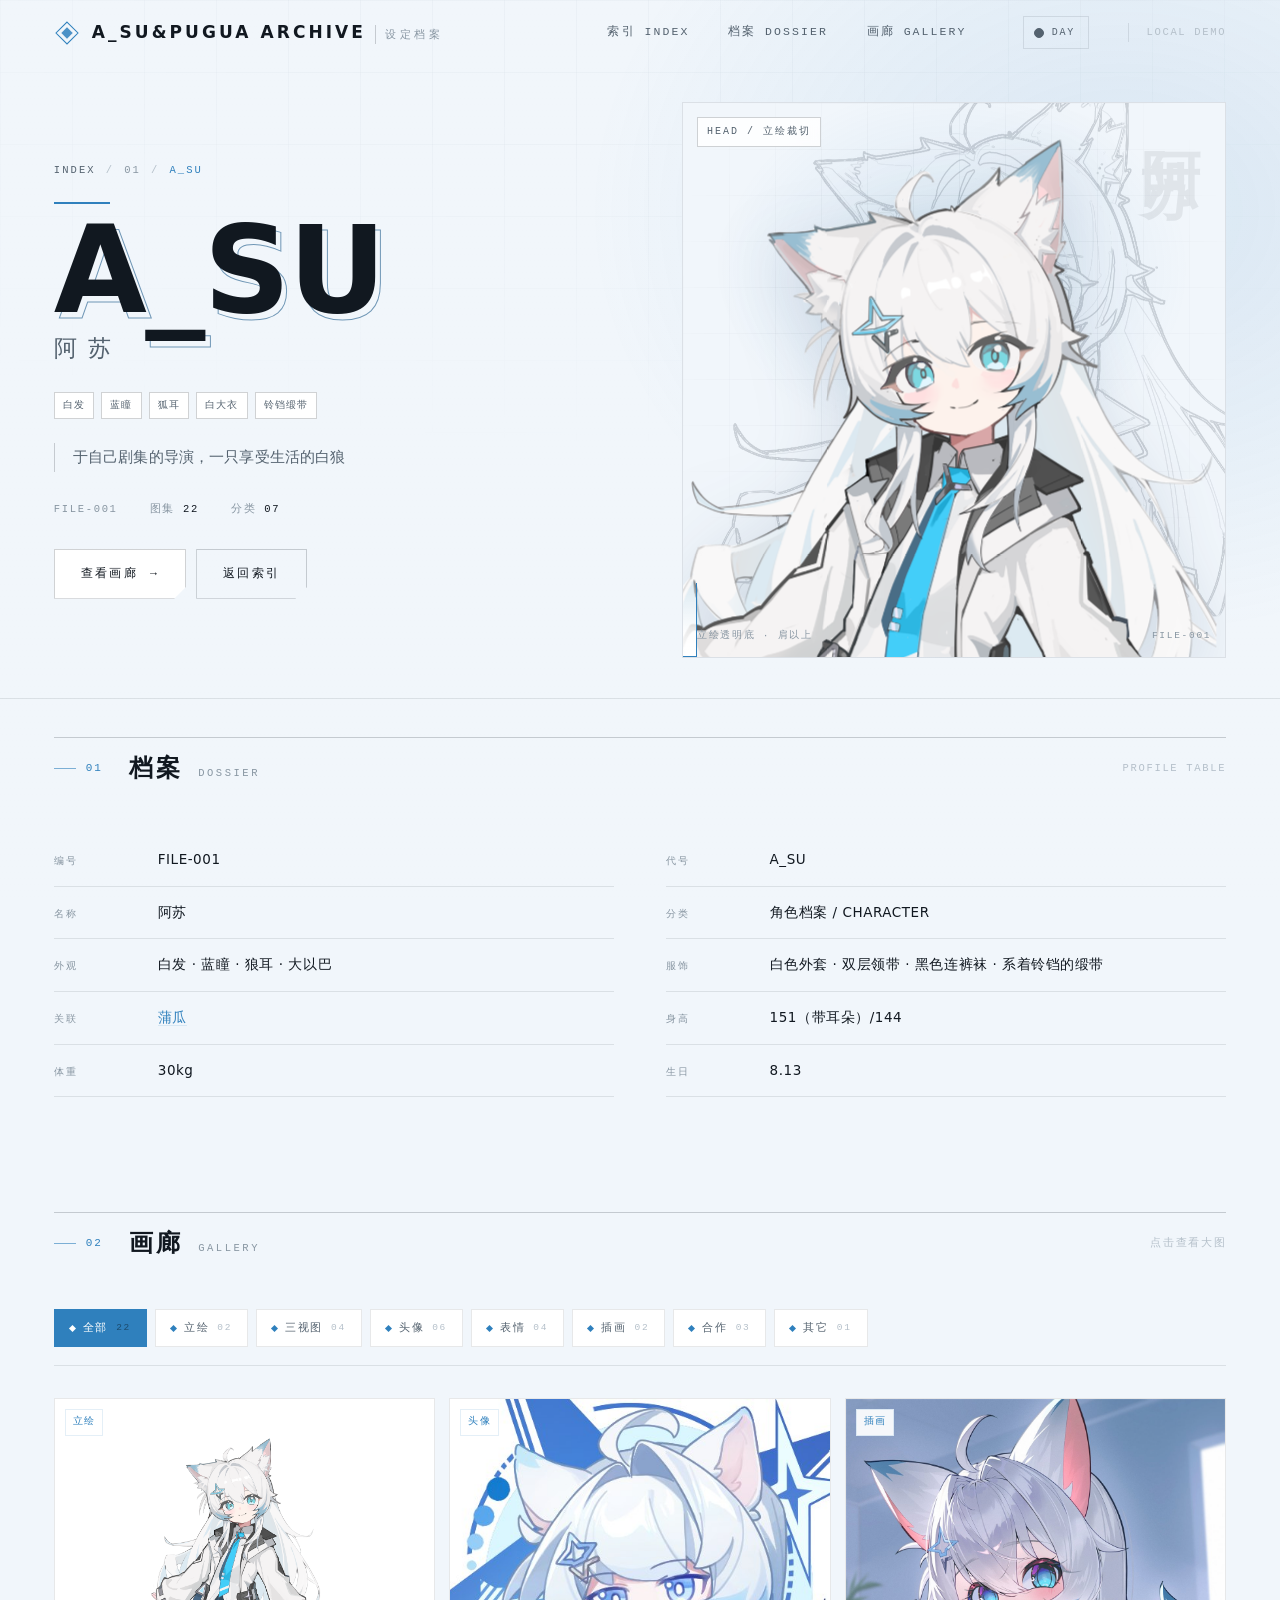
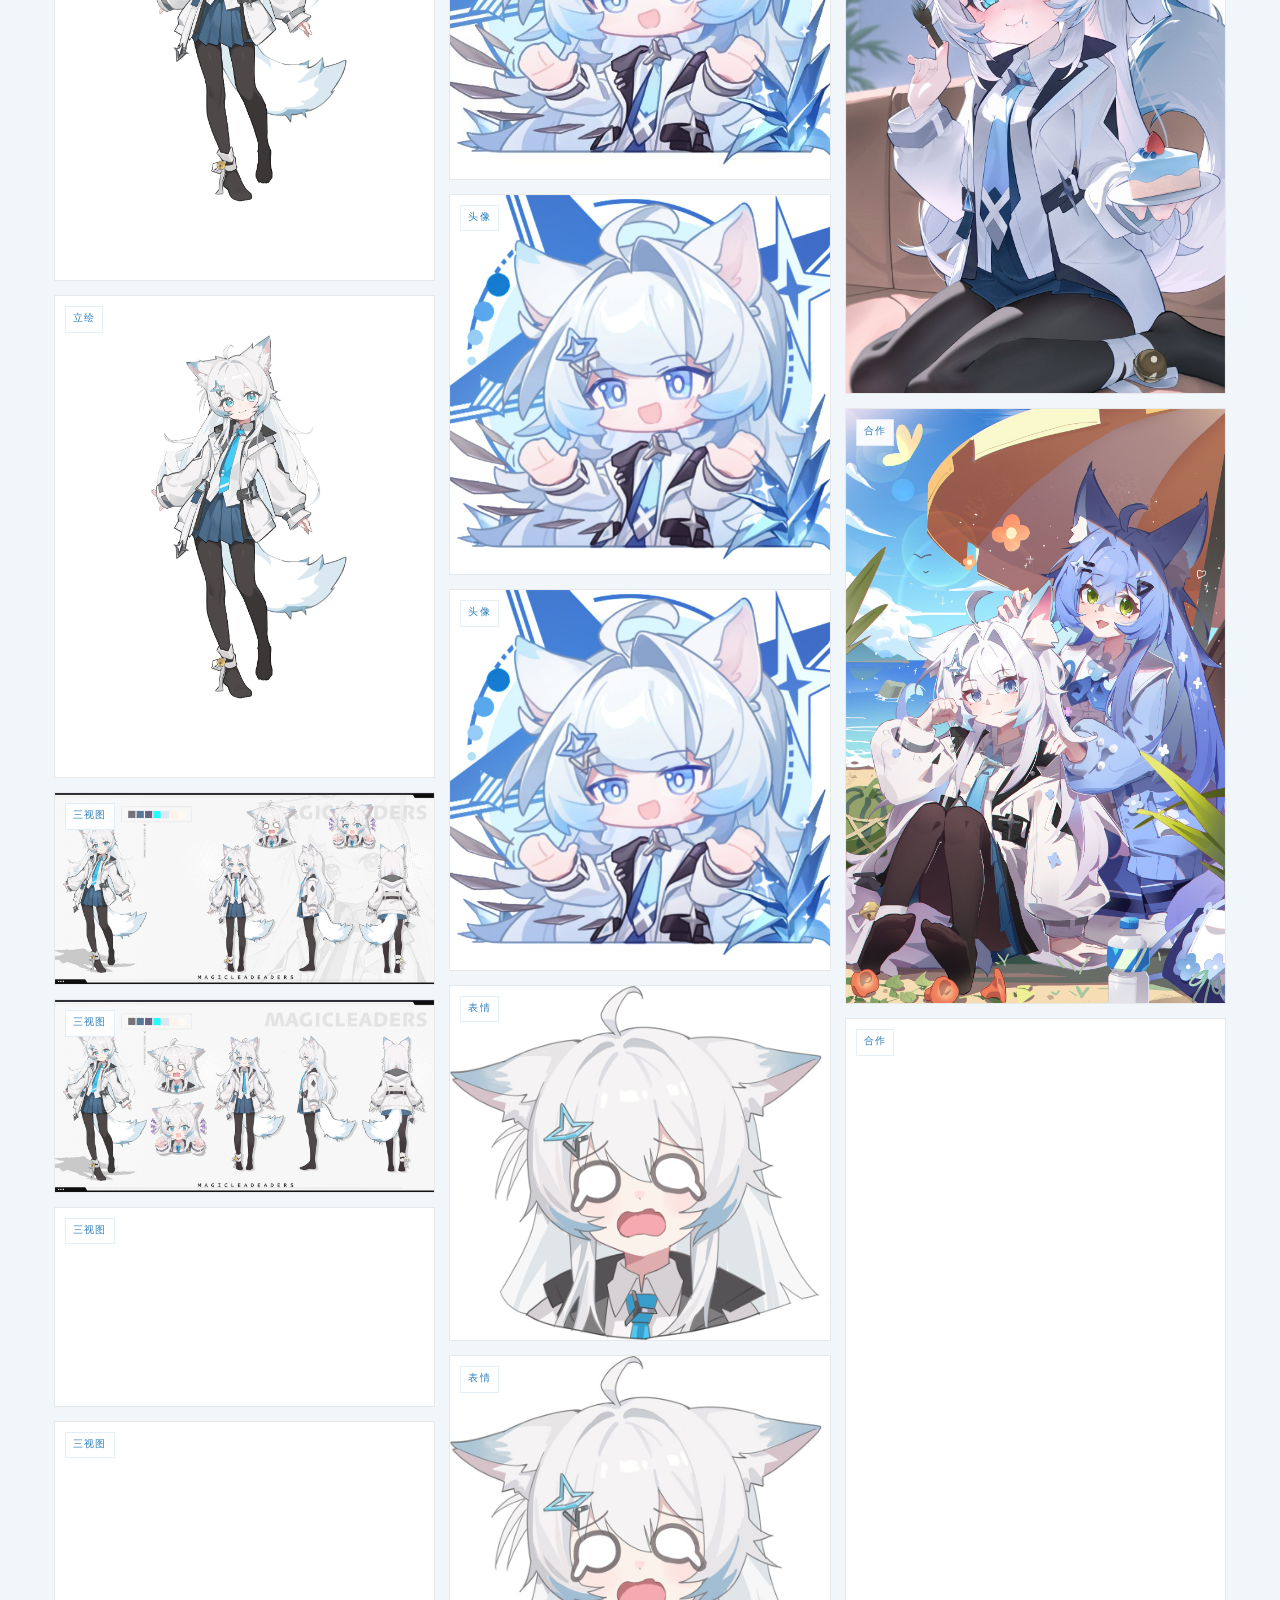
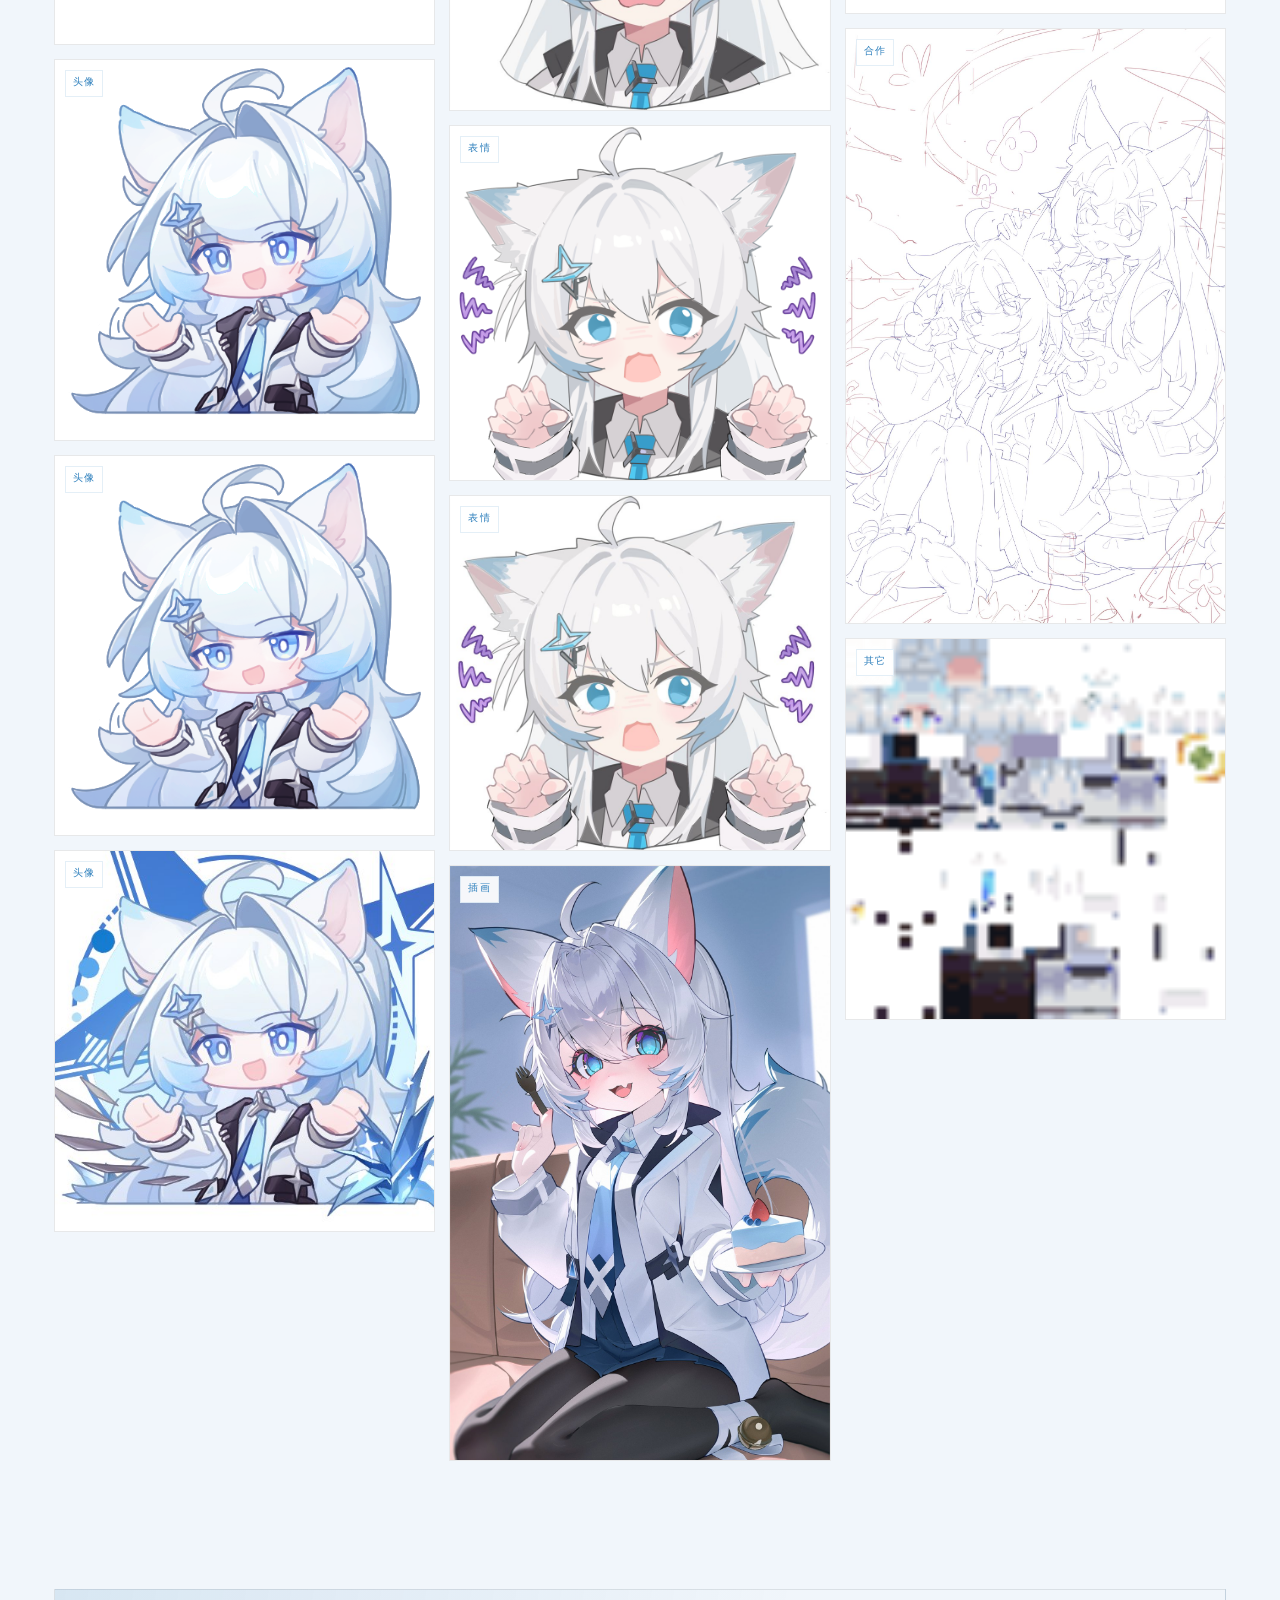
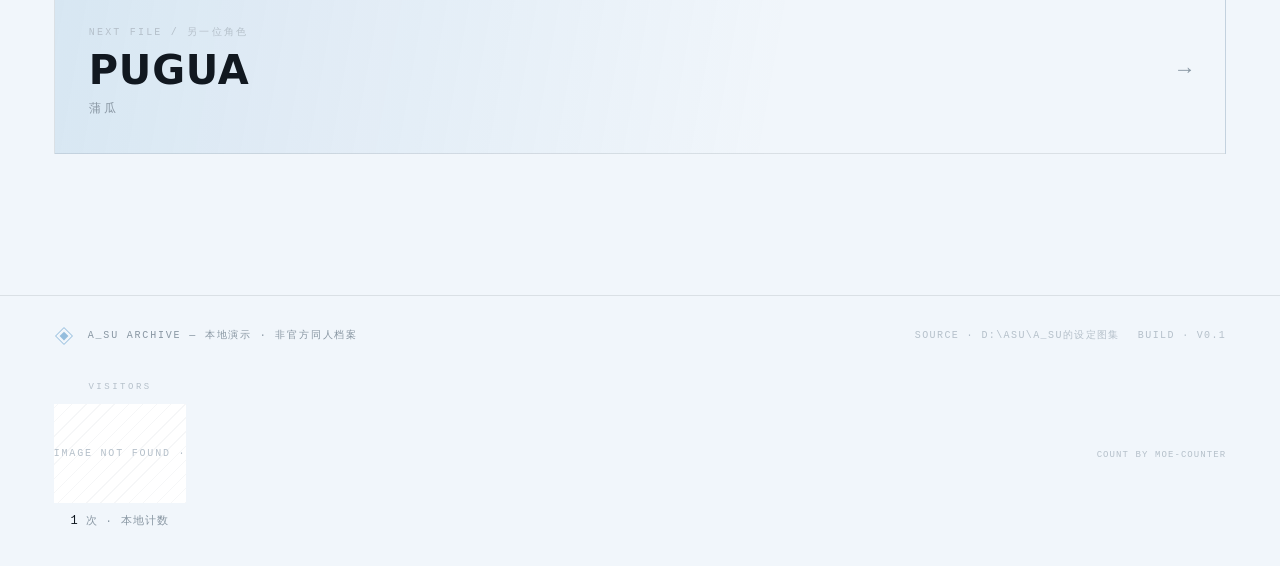
==== commit 39d67012: "feat: 立绘雾感与双人图集分页，关于表改为自由编辑 首页主视觉 - 立绘轮换与照片同款调色，新增每张图的雾感档位（默认 / 浅雾 / 不上雾）与焦点位置 - 换图改为先解码再换层，修复切换闪烁；切" ====
--- a/character.html
+++ b/character.html
@@ -20,14 +20,14 @@
       <path d="M16 9 L23 16 L16 23 L9 16 Z" fill="#ffd400" fill-opacity=".85"/>
     </svg>
     <span class="brand__text">
-      <span class="brand__en">A_SU ARCHIVE</span>
-      <span class="brand__cn">设定档案</span>
+      <span class="brand__en" data-label="brandEn">A_SU ARCHIVE</span>
+      <span class="brand__cn" data-label="brandCn">设定档案</span>
     </span>
   </a>
   <nav class="nav" aria-label="主导航">
-    <a href="index.html#index" data-short="IDX"><span>索引 INDEX</span></a>
-    <a href="#dossier" data-short="FILE"><span>档案 DOSSIER</span></a>
-    <a href="#gallery" data-short="GAL"><span>画廊 GALLERY</span></a>
+    <a href="index.html#index" data-short="IDX" data-label-short="navShort.idx"><span data-label="nav.idx">索引 INDEX</span></a>
+    <a href="#dossier" data-short="FILE" data-label-short="navShort.dossier"><span data-label="nav.dossier">档案 DOSSIER</span></a>
+    <a href="#gallery" data-short="GAL" data-label-short="navShort.gallery"><span data-label="nav.gallery">画廊 GALLERY</span></a>
   </nav>
   <button class="theme-toggle" id="themeToggle" type="button" aria-pressed="false" aria-label="切换到夜晚模式">
     <span class="theme-toggle__dot" aria-hidden="true"></span>
@@ -54,7 +54,7 @@
     <div class="wrap">
       <div class="section-head" data-reveal>
         <div class="section-head__idx"><i></i>01</div>
-        <div class="section-head__t"><h2>档案</h2><span>DOSSIER</span></div>
+        <div class="section-head__t"><h2 data-label="heads.dossier.cn">档案</h2><span data-label="heads.dossier.en">DOSSIER</span></div>
         <div class="section-head__meta">PROFILE TABLE</div>
       </div>
       <div class="dossier" id="dossierGrid"></div>
@@ -66,8 +66,8 @@
     <div class="wrap">
       <div class="section-head" data-reveal>
         <div class="section-head__idx"><i></i>02</div>
-        <div class="section-head__t"><h2>画廊</h2><span>GALLERY</span></div>
-        <div class="section-head__meta">点击查看大图</div>
+        <div class="section-head__t"><h2 data-label="heads.gallery.cn">画廊</h2><span data-label="heads.gallery.en">GALLERY</span></div>
+        <div class="section-head__meta" data-label="hints.gallery">点击查看大图</div>
       </div>
       <div class="filters" id="filters" role="group" aria-label="分类筛选"></div>
       <div class="masonry" id="masonry"></div>
@@ -87,11 +87,11 @@
         <path d="M16 2.5 L29.5 16 L16 29.5 L2.5 16 Z" fill="none" stroke="#ffd400" stroke-width="1.4"/>
         <path d="M16 9 L23 16 L16 23 L9 16 Z" fill="#ffd400" fill-opacity=".8"/>
       </svg>
-      <span class="foot__t">A_SU ARCHIVE — 本地演示 · 非官方同人档案</span>
+      <span class="foot__t" data-label="footer.tagline">A_SU ARCHIVE — 本地演示 · 非官方同人档案</span>
     </div>
     <div class="foot__r">
-      <span>SOURCE · D:\Asu\A_su的设定图集</span>
-      <span>BUILD · <span id="footVer">v0.1.0-demo</span></span>
+      <span data-label="footer.source">SOURCE · D:\Asu\A_su的设定图集</span>
+      <span><i style="font-style:normal" data-label="footer.build">BUILD ·</i> <span id="footVer">v0.1.0-demo</span></span>
     </div>
   </footer>
 
--- a/assets/css/style.css
+++ b/assets/css/style.css
@@ -438,7 +438,7 @@
   opacity:0; transition:transform .72s var(--ease), opacity .55s var(--ease);
 }
 .duo__detail[data-side="left"] .duo__info{ justify-self:end; padding-left:clamp(16px,2.2vw,28px); transform:translateX(30px); }
-.duo__detail[data-side="right"] .duo__info{ justify-self:start; padding-right:clamp(16px,2.2vw,28px); transform:translateX(-30px); }
+.duo__detail[data-side="right"] .duo__info{ justify-self:start; padding-left:clamp(24px,4vw,64px); padding-right:clamp(16px,2.2vw,28px); transform:translateX(-30px); }
 .duo__detail.is-open .duo__info{ transform:none; opacity:1; }
 .duo__k{
   display:flex; align-items:center; gap:10px;
@@ -1306,7 +1306,8 @@
 .hero__slide{
   position:absolute; inset:0; width:100%; height:100%;
   object-fit:cover; opacity:0;
-  transition:opacity 1.4s var(--ease);
+  transition:opacity 1s var(--ease);
+  will-change:opacity;
 }
 .hero__slide.is-on{ opacity:1; }
 .hero__nav{
@@ -1358,7 +1359,7 @@
   to{ opacity:1; transform:none }
 }
 /* 切换角色：左右刷新覆盖（新内容从切换方向擦进来） */
-.duo__detail.is-switch{ transition:none; }
+.duo__detail.is-switch{ transition:height .32s var(--ease); }
 .duo__detail.is-switch .duo__inner{ animation:none; }
 .duo__detail.is-switch[data-dir="1"] .duo__inner{ animation:duoWipeR .72s var(--ease) both; }
 .duo__detail.is-switch[data-dir="-1"] .duo__inner{ animation:duoWipeL .72s var(--ease) both; }
@@ -1440,4 +1441,180 @@
 .counter__fallback{ font-size:10.5px; letter-spacing:.12em; color:var(--ink-3); }
 .counter__fallback b{ color:var(--ink); font-weight:500; font-size:12px; font-variant-numeric:tabular-nums; }
 .counter__note{ font-family:var(--mono); font-size:9px; letter-spacing:.12em; color:var(--ink-4); }
-@media (max-width:620px){ .counter__img{ width:260px; } }+@media (max-width:620px){ .counter__img{ width:260px; } }
+/* ==========================================================================
+   比例适配：手机 / 平板 / 桌面共用一套结构，只缩比例、不换布局
+   索引条始终左右并排；展开面板始终「插画一侧、文字另一侧」
+   ========================================================================== */
+@media (max-width:820px){
+  /* —— 索引条：恢复左右平分（原来这里被改成了竖排） —— */
+  .duo__row{ flex-direction:row; }
+  .duo__item{ flex-basis:0; }
+  .duo__item + .duo__item{ border-left:1px solid var(--line-2); border-top:0; }
+  .duo__item.is-open{ flex-grow:1.22; }
+
+  /* —— 展开面板：插画仍是绝对定位铺在一侧，文字叠在另一侧 —— */
+  .duo__inner{
+    display:grid; align-items:center;
+    min-height:clamp(260px,56vw,360px);
+  }
+  .duo__detail[data-side="left"] .duo__art,
+  .duo__detail[data-side="right"] .duo__art{
+    position:absolute; top:0; bottom:0; height:auto; min-height:0; width:52%;
+  }
+  .duo__detail[data-side="left"] .duo__art{ left:0; right:auto; }
+  .duo__detail[data-side="right"] .duo__art{ left:auto; right:0; }
+  /* 遮罩按插画宽度算，手机上要提前收干净，否则文字落在还有图的区域 */
+  .duo__detail[data-side="left"] .duo__art{
+    -webkit-mask-image:linear-gradient(90deg,#000 34%,rgba(0,0,0,.55) 60%,transparent 84%);
+    mask-image:linear-gradient(90deg,#000 34%,rgba(0,0,0,.55) 60%,transparent 84%);
+  }
+  .duo__detail[data-side="right"] .duo__art{
+    -webkit-mask-image:linear-gradient(270deg,#000 34%,rgba(0,0,0,.55) 60%,transparent 84%);
+    mask-image:linear-gradient(270deg,#000 34%,rgba(0,0,0,.55) 60%,transparent 84%);
+  }
+  .duo__detail[data-side="left"] .duo__art img{ object-position:38% 22%; }
+  .duo__detail[data-side="right"] .duo__art img{ object-position:30% 30%; }
+
+  .duo__info,
+  .duo__detail[data-side="left"] .duo__info,
+  .duo__detail[data-side="right"] .duo__info{
+    width:58%; order:0;
+    padding:clamp(16px,3.6vw,26px) 0;
+  }
+  .duo__detail[data-side="left"] .duo__info{
+    justify-self:end; padding-left:14px; transform:translateX(16px);
+  }
+  .duo__detail[data-side="right"] .duo__info{
+    justify-self:start; padding-right:14px; transform:translateX(-16px);
+  }
+  .duo__detail.is-open .duo__info{ transform:none; }
+
+  .duo__latin{ font-size:clamp(26px,6.6vw,36px); margin-top:10px; }
+  .duo__meta{ font-size:9.5px; letter-spacing:.14em; margin-top:7px; }
+  .duo__tags{ gap:5px; margin-top:10px; }
+  .duo__lead{ font-size:12.5px; line-height:1.75; max-width:none; -webkit-line-clamp:4; margin-top:10px; }
+  .duo__stats{ gap:6px 14px; font-size:9px; margin-top:11px; }
+  .duo__cta{ margin-top:13px; }
+  .duo__cta .btn{ padding:9px 14px; font-size:9.5px; }
+
+  /* 手机上没有悬停，底部的滚动提示会盖住索引条 */
+  .hero__cue{ display:none; }
+
+  /* 详情页展示位底部的说明压在插画上，垫一层底 */
+  .plate__foot{
+    left:10px; right:10px; bottom:10px; padding:6px 10px;
+    background:color-mix(in srgb, var(--bg) 86%, transparent);
+    -webkit-backdrop-filter:blur(6px); backdrop-filter:blur(6px);
+  }
+}
+
+/* 更窄：顶栏与索引条按比例继续缩，但左右并排不变 */
+@media (max-width:620px){
+  .topbar{ height:58px; gap:10px; padding-inline:14px; }
+  .brand{ gap:9px; }
+  .brand__mark{ width:20px; height:20px; }
+  .brand__en{ font-size:12.5px; letter-spacing:.12em; }
+  .brand__cn{ display:none; }
+  .nav{ gap:12px; }
+  .nav a{ font-size:10.5px; letter-spacing:.1em; gap:6px; }
+  .theme-toggle{ padding:6px 8px; margin-left:0; }
+  .theme-toggle__label{ display:none; }
+
+  .hero{ padding-top:100px; }
+  body[data-theme] .hero__title-l1{ font-size:clamp(30px,10vw,44px); }
+  .hero__stat b{ font-size:22px; }
+  .hero__stat span{ font-size:9px; }
+
+  .duo__item{ padding:12px 10px; gap:8px; }
+  .duo__no{ font-size:10px; }
+  .duo__k{ font-size:9px; letter-spacing:.14em; white-space:nowrap; }
+  .duo__k i{ width:14px; }
+  .duo__name{ font-size:clamp(15px,4.4vw,20px); }
+  .duo__cn{ font-size:10px; letter-spacing:.14em; }
+  .duo__cue{ font-size:8.5px; letter-spacing:.06em; }
+}
+
+@media (max-width:400px){
+  /* 再窄就把中文名让出去，保证两条仍然并排不换行 */
+  .duo__cn{ display:none; }
+  .duo__cue{ font-size:8px; letter-spacing:.02em; }
+  .brand__en{ font-size:10.5px; letter-spacing:.04em; }
+  .brand__mark{ width:17px; height:17px; }
+  .nav{ gap:9px; }
+  .nav a{ font-size:9.5px; letter-spacing:.06em; }
+}
+/* ==========================================================================
+   本轮修复：轮换立绘 / 手机切换键位置 / 换行符
+   ========================================================================== */
+
+/* 立绘：完整显示、贴右下角，比整屏小一档；
+   压暗只作用在立绘图片自己身上，不动压暗层（那层盖的是整页） */
+.hero__slide[data-kind="art"]{ object-fit:cover; }
+
+@media (min-width:821px){
+  .hero__slide[data-kind="art"]{
+    object-fit:contain;
+    object-position:96% 100%;   /* 右边 + 底边对齐 */
+    transform:scale(.94) translateX(1.5%);
+    transform-origin:96% 100%;
+  }
+  /* 立绘是线稿感很强的图，比照片「实」；补一层雾感（提亮 + 降对比 + 极轻模糊），
+     观感向照片那两张靠，同时不会把整页压暗 */
+  body[data-theme="day"] .hero__slide[data-kind="art"]{
+    filter:saturate(.68) brightness(1.12) contrast(.95) blur(.3px);
+  }
+  /* 每张图可单独调雾感：soft = 浅一档，none = 不上雾 */
+  body[data-theme="day"] .hero__slide[data-kind="art"][data-tone="soft"]{
+    filter:saturate(.74) brightness(1.09) contrast(.98) blur(.2px);
+  }
+  body[data-theme="day"] .hero__slide[data-kind="art"][data-tone="none"]{
+    filter:saturate(.84) brightness(1.06) contrast(1.03);
+  }
+  body[data-theme="night"] .hero__slide[data-kind="art"][data-tone="none"]{
+    filter:saturate(.62) brightness(.74) contrast(1);
+  }
+  body[data-theme="night"] .hero__slide[data-kind="art"]{
+    filter:saturate(.58) brightness(.68) contrast(.95) blur(.4px);
+  }
+}
+
+/* 换行符：段落里的 \n 要真的换行 */
+.hero__lead, .dh__lead, .duo__lead, #aboutText p, .plate__foot, .gitem__cap{ white-space:pre-line; }
+
+/* 手机端：轮换按钮常驻在主视觉右上角，不再压在索引条上 */
+@media (max-width:820px){
+  .hero__nav{
+    top:64px; bottom:auto; right:14px;
+    opacity:1; gap:6px;
+  }
+  .hero__arrow{ width:38px; height:38px; font-size:16px; }
+  .hero__dots{ display:none; }
+}
+/* 档案表：每行保留自己的底线，只把整块和下一个区块拉开距离。
+   之前删掉了最后两行的线，1 列布局（≤1180px）下「体重」「生日」之间会缺一条，看着像并到一起 */
+#dossierGrid{ padding-bottom:clamp(10px,1.8vw,20px); }
+/* 切换角色时面板高度会变，禁掉滚动锚定，避免浏览器为“补偿”而把视口推一下（上下跳） */
+.duo__detail{ overflow-anchor:none; }
+.duo__inner{ overflow-anchor:none; }
+
+/* 双人图集分页条 */
+.shots__pager{
+  display:flex; align-items:center; gap:6px; justify-content:flex-end;
+  margin-top:clamp(10px,1.6vw,18px); flex-wrap:wrap;
+}
+.shots__pager[hidden]{ display:none; }
+.shots__pager .pg{
+  font-family:var(--mono); font-size:11px; letter-spacing:.14em;
+  min-width:34px; height:30px; padding:0 9px; cursor:pointer;
+  color:var(--ink-2); background:transparent;
+  border:1px solid var(--line-2); border-radius:0;
+  transition:color .25s, border-color .25s, background .25s;
+}
+.shots__pager .pg:hover:not(:disabled){ color:var(--ink); border-color:var(--line-3); }
+.shots__pager .pg.is-on{ color:var(--bg); background:var(--ink); border-color:var(--ink); }
+.shots__pager .pg:disabled{ opacity:.32; cursor:default; }
+.shots__pgnum{
+  font-family:var(--mono); font-size:10px; letter-spacing:.2em;
+  color:var(--ink-3); margin-left:8px;
+}
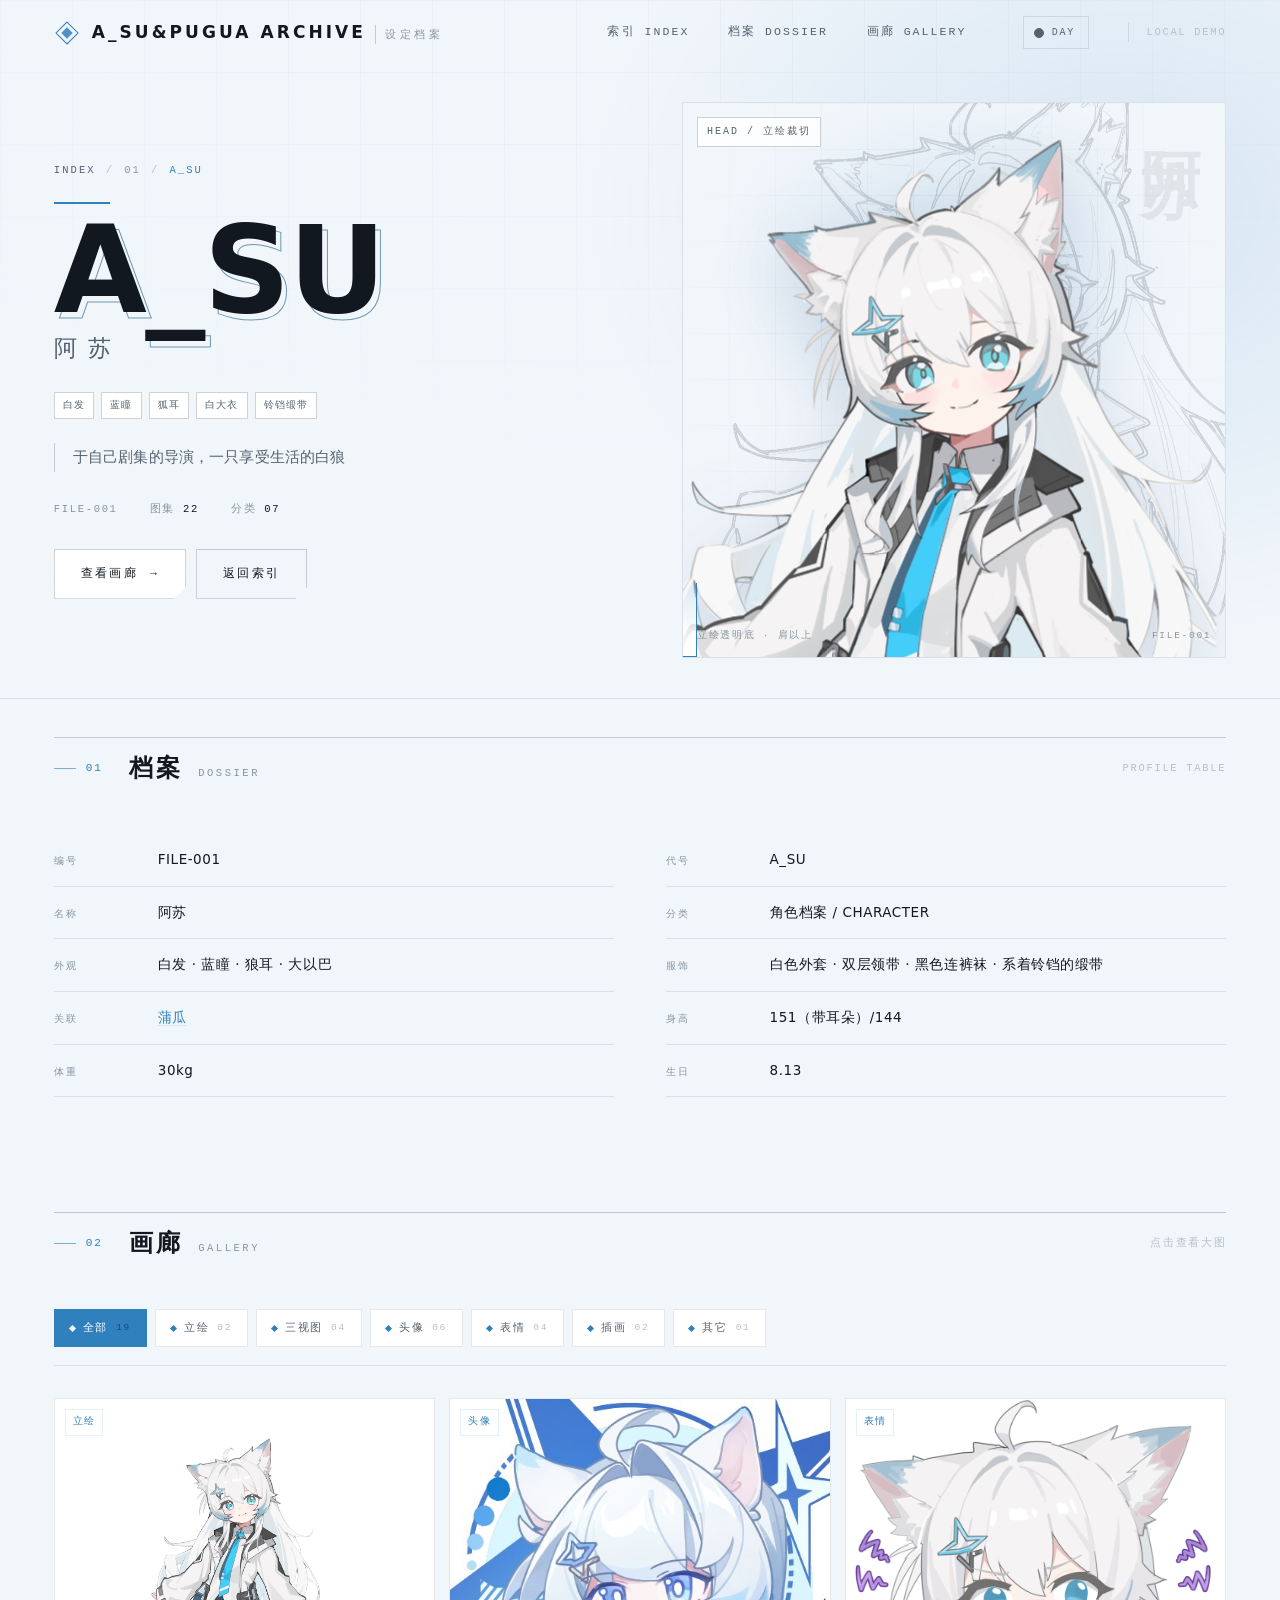
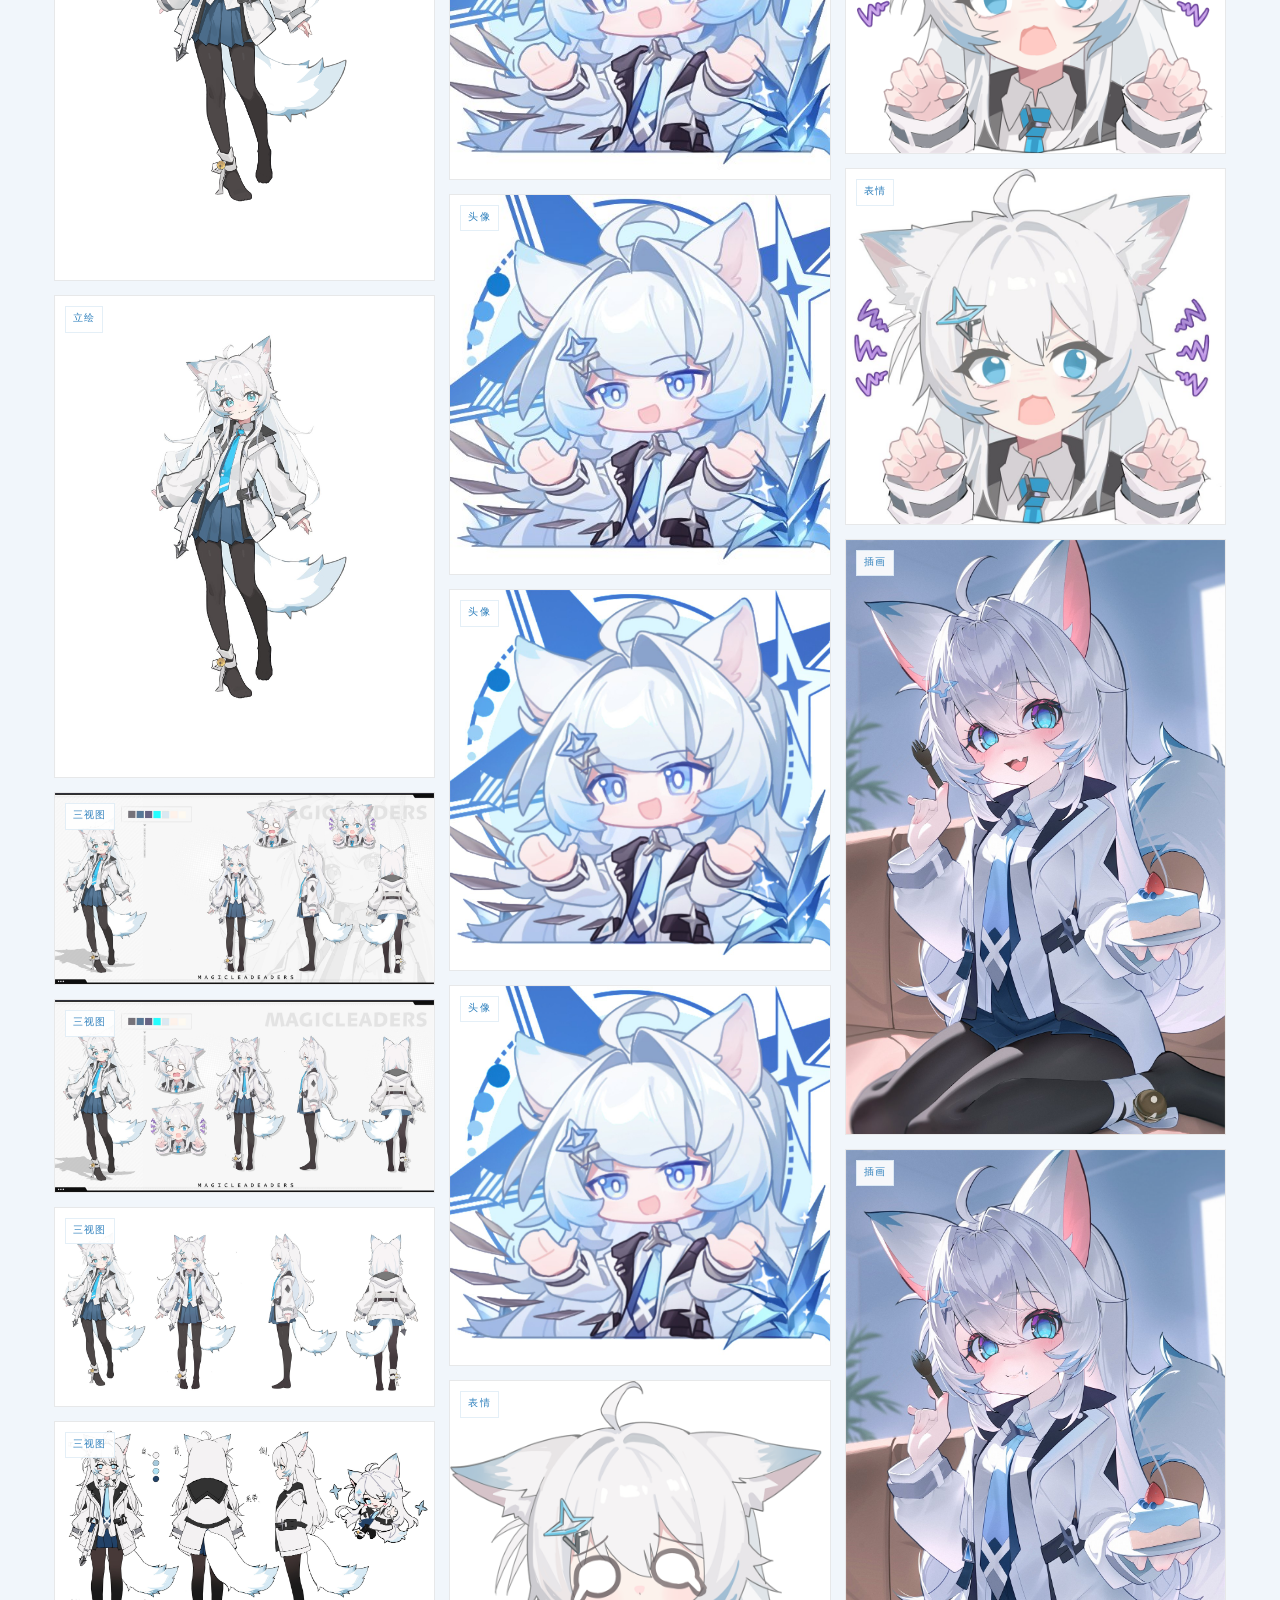
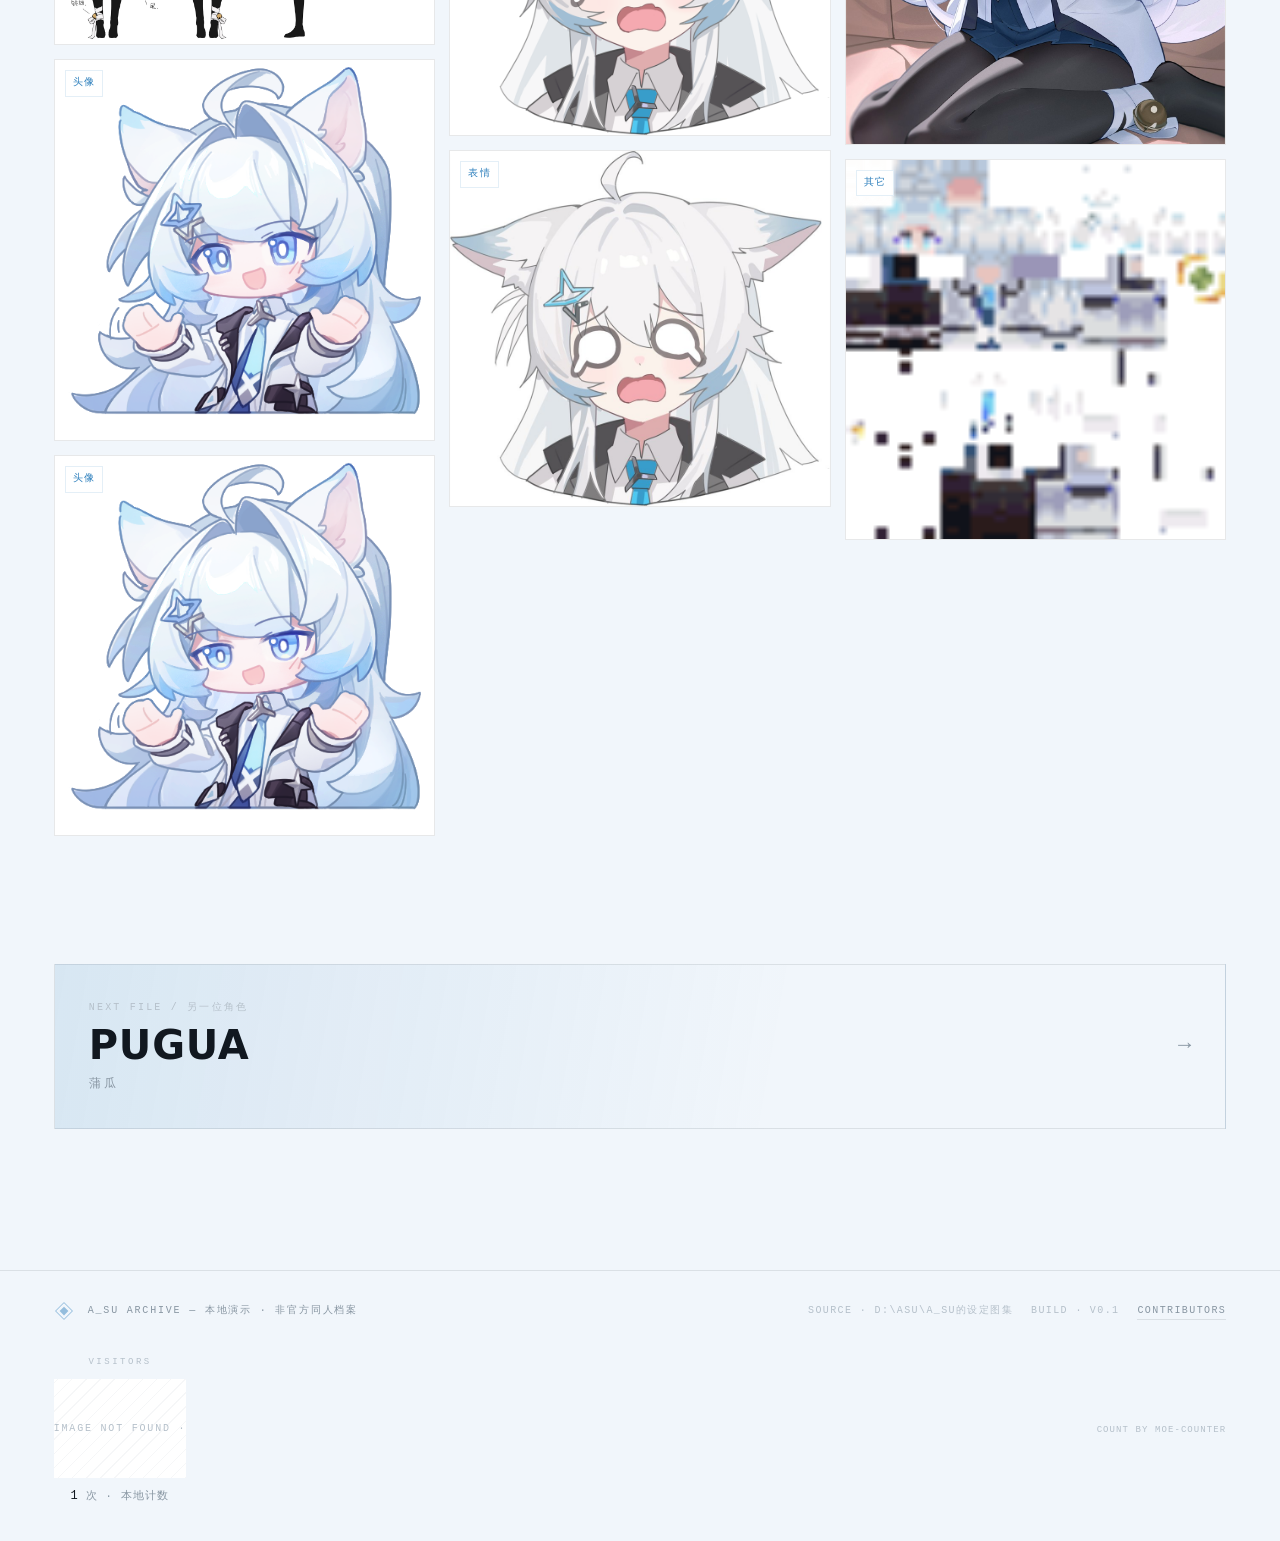
==== commit 65697053: "feat: 画廊改为文件夹驱动，新增多图角标 - 画廊图片统一放到 assets/img/gallery/{together,a-su,pugua}/   直接放的图片逐张显示；一层子文件夹 = 一个" ====
--- a/character.html
+++ b/character.html
@@ -92,6 +92,7 @@
     <div class="foot__r">
       <span data-label="footer.source">SOURCE · D:\Asu\A_su的设定图集</span>
       <span><i style="font-style:normal" data-label="footer.build">BUILD ·</i> <span id="footVer">v0.1.0-demo</span></span>
+        <span class="foot__credit"><a href="https://github.com/2428591372asu-cpu/asu-archive/blob/main/CONTRIBUTORS.md" target="_blank" rel="noopener" data-label="footer.credit">CONTRIBUTORS</a></span>
     </div>
   </footer>
 
@@ -113,6 +114,7 @@
   </p>
 </noscript>
 
+<script src="assets/js/gallery-index.js"></script>
 <script src="assets/js/data.js"></script>
 <script src="assets/js/site.js"></script>
 </body>
--- a/assets/css/style.css
+++ b/assets/css/style.css
@@ -1618,3 +1618,20 @@
   font-family:var(--mono); font-size:10px; letter-spacing:.2em;
   color:var(--ink-3); margin-left:8px;
 }
+
+/* 系列角标：文件夹里有子文件夹时，封面右上角显示 ×NN */
+.gitem, .shot{ position:relative; }
+.gitem__count{
+  position:absolute; top:8px; right:8px; z-index:3;
+  display:inline-flex; align-items:center; gap:4px;
+  font-family:var(--mono); font-size:10px; line-height:1; letter-spacing:.06em;
+  padding:4px 6px; color:var(--bg); background:var(--ink); pointer-events:none;
+  box-shadow:0 1px 0 rgba(0,0,0,.18);
+}
+.gitem__count svg{ display:block; opacity:.9; }
+.gitem__count b{ font-weight:400; }
+.foot__credit a{
+  color:var(--ink-3); border-bottom:1px solid var(--line-2);
+  transition:color .25s, border-color .25s;
+}
+.foot__credit a:hover{ color:var(--ink); border-color:var(--ink-3); }
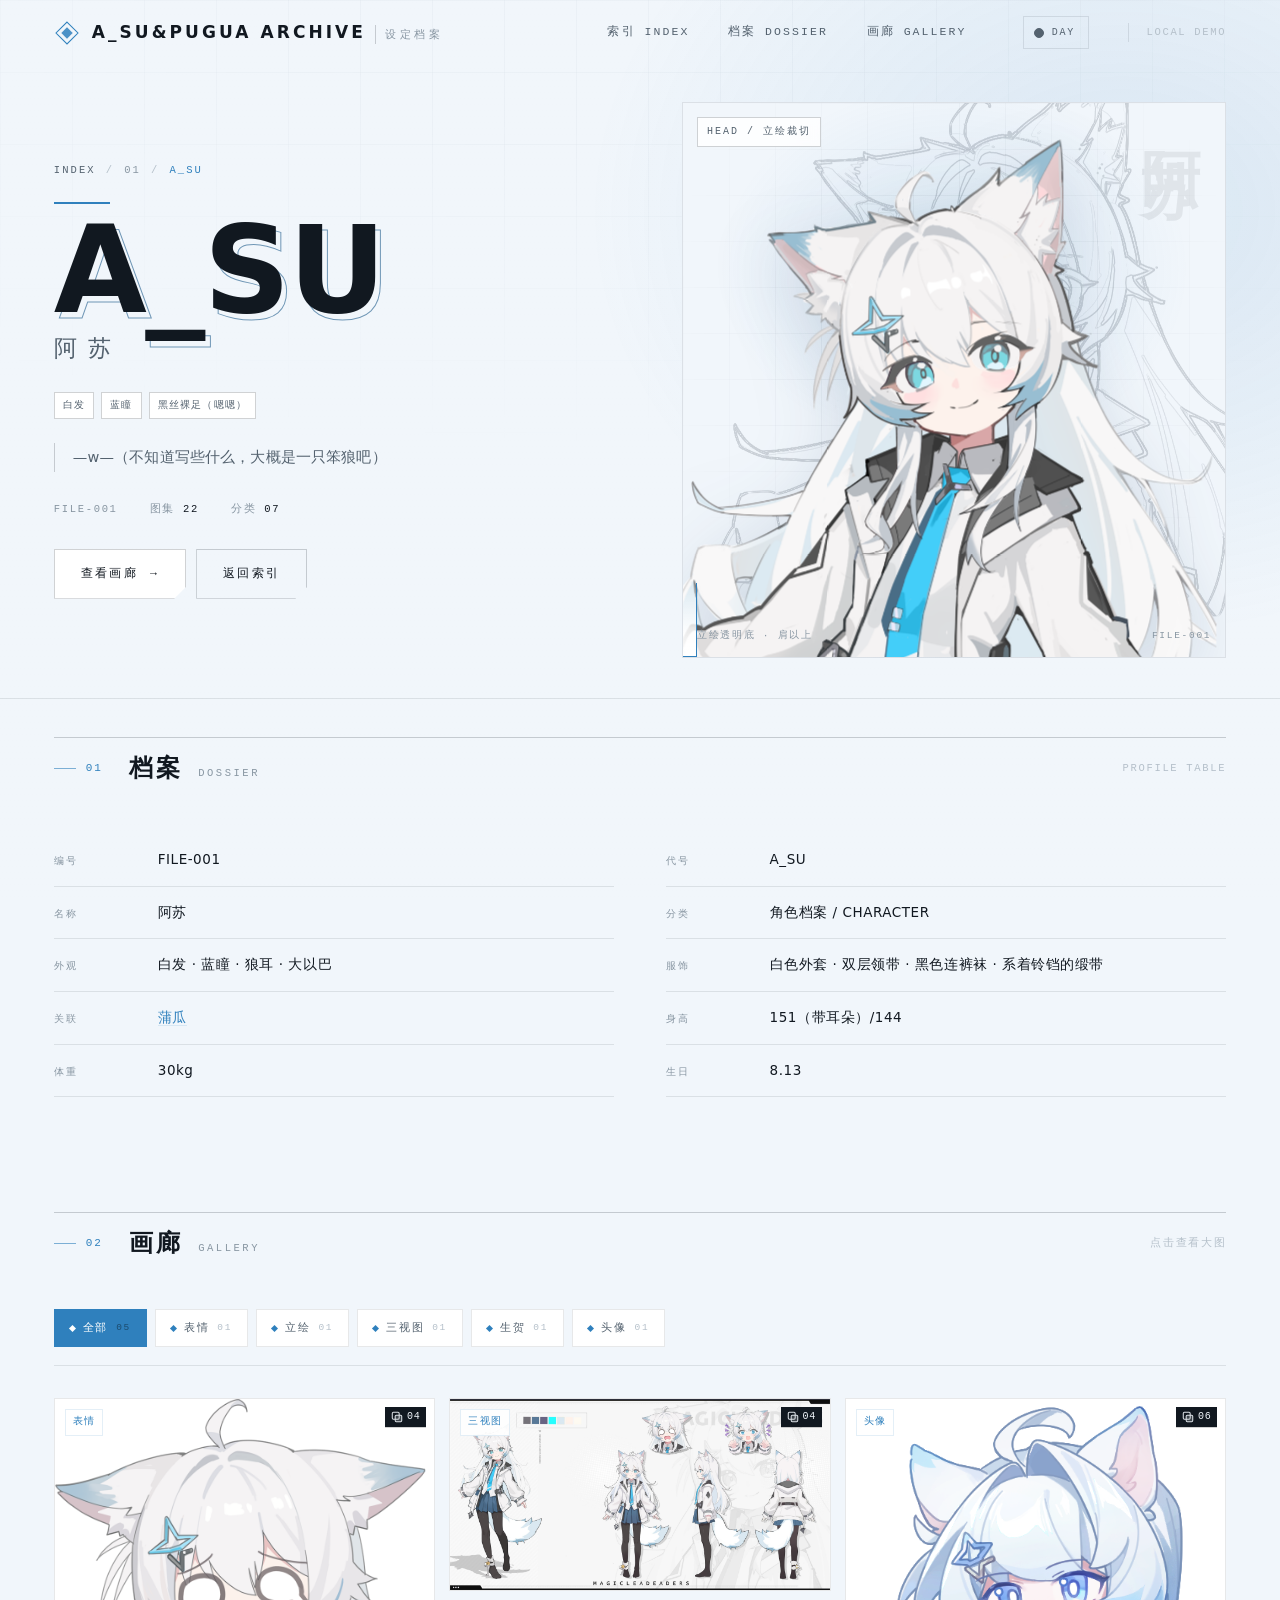
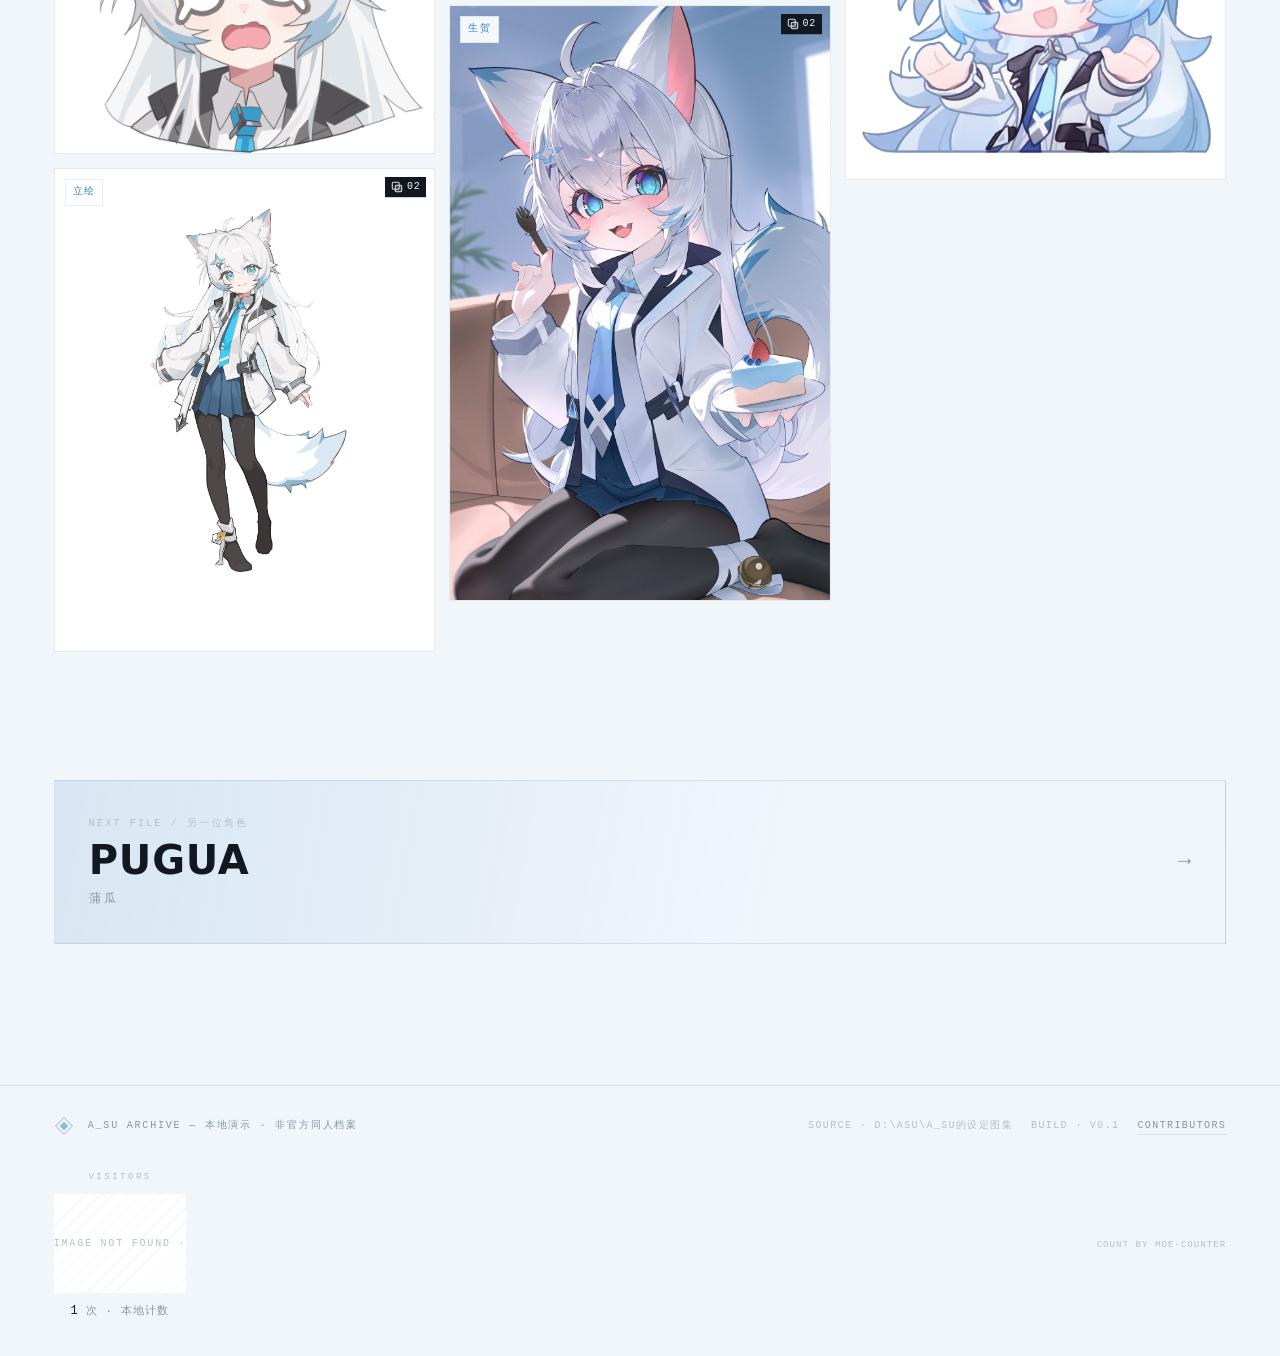
==== commit 9b998cdd: "加了点小彩蛋..." ====
--- a/character.html
+++ b/character.html
@@ -9,6 +9,7 @@
 <meta name="description" content="角色档案与设定图集 —— A_SU ARCHIVE。">
 <link rel="icon" href="assets/favicon.svg" type="image/svg+xml">
 <link rel="stylesheet" href="assets/css/style.css">
+<link rel="stylesheet" href="assets/css/themes/scifi.css">
 </head>
 <body data-page="character">
 
@@ -33,6 +34,10 @@
     <span class="theme-toggle__dot" aria-hidden="true"></span>
     <span class="theme-toggle__label">DAY</span>
   </button>
+  <button class="skin-toggle" id="skinToggle" type="button" aria-pressed="false" aria-label="切换到星域主题">
+      <span class="skin-toggle__ring" aria-hidden="true"></span>
+      <span class="skin-toggle__label">星域</span>
+    </button>
   <div class="topbar__meta">LOCAL DEMO</div>
 </header>
 
@@ -117,5 +122,6 @@
 <script src="assets/js/gallery-index.js"></script>
 <script src="assets/js/data.js"></script>
 <script src="assets/js/site.js"></script>
+<script src="assets/js/themes/atmosphere.js"></script>
 </body>
 </html>
--- a/assets/css/style.css
+++ b/assets/css/style.css
@@ -1634,4 +1634,11 @@
   color:var(--ink-3); border-bottom:1px solid var(--line-2);
   transition:color .25s, border-color .25s;
 }
-.foot__credit a:hover{ color:var(--ink); border-color:var(--ink-3); }+.foot__credit a:hover{ color:var(--ink); border-color:var(--ink-3); }
+
+/* 手机端：横向图（宽>高）裁切时焦点靠右，避免只看到中间一段 */
+@media (max-width:820px){
+  /* 横向图裁切时焦点移到右侧，否则只看到画面中间一段 */
+  .duo__detail[data-side="left"] .duo__art img.is-wide{ object-position:82% 50%; }
+  .duo__detail[data-side="right"] .duo__art img.is-wide{ object-position:78% 50%; }
+}
--- a/assets/css/themes/scifi.css
+++ b/assets/css/themes/scifi.css
@@ -0,0 +1,618 @@
+/* ==========================================================================
+   A_SU ARCHIVE — 星域主题（SCI-FI / DEEP-SPACE ARCHIVE）
+   --------------------------------------------------------------------------
+   这是一层独立的主题皮肤：body[data-theme="scifi"]。
+   基础配色复用 style.css 的设计 token，所以全站组件自动跟随；
+   这个文件只叠加「科幻层」：HUD 细线、3D 环体、全息质感、星域氛围。
+   组件规则一律加 body[data-theme="scifi"] 前缀，不影响白天/夜晚。
+   ========================================================================== */
+
+/* ---------- 1. tokens ---------- */
+body[data-theme="scifi"]{
+  --bg:        #04070c;
+  --bg-2:      #060b12;
+  --panel:     #0a111a;
+  --panel-2:   #0d1622;
+
+  --line:      rgba(122,190,232,.30);
+  --line-2:    rgba(122,190,232,.13);
+  --line-3:    rgba(122,190,232,.055);
+
+  --ink:       #e6f1fb;
+  --ink-2:     #9fb4c8;
+  --ink-3:     #6a8299;
+  --ink-4:     #43586c;
+
+  --accent:    #4fd8ff;
+  --accent-pale:#0b2a3a;
+  --accent-2:  rgba(79,216,255,.14);
+  --accent-ink:#02121a;
+
+  /* 主题私有：HUD 线与玻璃面 */
+  --hud:       rgba(79,216,255,.55);
+  --hud-dim:   rgba(79,216,255,.22);
+  --glass:     rgba(8,16,26,.58);
+  --glow:      0 0 24px rgba(79,216,255,.18);
+  --tilt:      0deg;
+  color-scheme: dark;
+}
+
+/* ---------- 2. 大气层：网格 / 地平线 / 扫描线 ---------- */
+body[data-theme="scifi"]::before{
+  content:""; position:fixed; inset:0; z-index:0; pointer-events:none;
+  background-image:
+    linear-gradient(to right, rgba(122,190,232,.05) 1px, transparent 1px),
+    linear-gradient(to bottom, rgba(122,190,232,.05) 1px, transparent 1px);
+  background-size:88px 88px;
+  mask-image:radial-gradient(ellipse 130% 92% at 50% -10%, #000 20%, transparent 76%);
+  -webkit-mask-image:radial-gradient(ellipse 130% 92% at 50% -10%, #000 20%, transparent 76%);
+}
+body[data-theme="scifi"]::after{
+  content:""; position:fixed; inset:0; z-index:0; pointer-events:none;
+  background:
+    radial-gradient(ellipse 90% 46% at 50% 104%, rgba(79,216,255,.10), transparent 70%),
+    repeating-linear-gradient(0deg, rgba(160,220,255,.016) 0 1px, transparent 1px 3px);
+}
+
+/* 星空画布 + 渐晕（由 atmosphere.js 注入） */
+.sf-stars{
+  position:fixed; inset:0; width:100%; height:100%;
+  z-index:1; pointer-events:none;
+  /* 和大图做 screen 叠加：星点压在图之上、文字之下 */
+  mix-blend-mode:screen;
+  opacity:0; transition:opacity 1.2s var(--ease);
+}
+body[data-theme="scifi"] .sf-stars{ opacity:1; }
+body[data-theme="night"] .sf-stars{ opacity:.5; }
+
+.sf-vignette{
+  position:fixed; inset:0; z-index:1; pointer-events:none;
+  background:radial-gradient(ellipse 78% 66% at 50% 42%, transparent 42%, rgba(0,4,8,.62) 100%);
+  opacity:0; transition:opacity 1s var(--ease);
+}
+body[data-theme="scifi"] .sf-vignette{ opacity:1; }
+
+/* 缓慢横扫的一道扫描线（很淡，只做气氛） */
+.sf-sweep{
+  position:fixed; left:0; right:0; height:34vh; top:-34vh; z-index:1; pointer-events:none;
+  background:linear-gradient(180deg, transparent, rgba(79,216,255,.045) 62%, rgba(79,216,255,.11) 88%, transparent);
+  opacity:0;
+}
+body[data-theme="scifi"] .sf-sweep{ opacity:1; animation:sfSweep 26s linear infinite; }
+@keyframes sfSweep{
+  0%{ transform:translateY(0); }
+  100%{ transform:translateY(150vh); }
+}
+
+/* 内容层压在氛围之上 */
+body[data-theme="scifi"] .wrap,
+body[data-theme="scifi"] .topbar,
+body[data-theme="scifi"] .foot{ position:relative; z-index:2; }
+
+/* ---------- 3. 排版：更冷、更技术 ---------- */
+body[data-theme="scifi"] .label,
+body[data-theme="scifi"] .brand__cn,
+body[data-theme="scifi"] .duo__head,
+body[data-theme="scifi"] .section-head__meta,
+body[data-theme="scifi"] .hero__cue,
+body[data-theme="scifi"] .shots__more{
+  letter-spacing:.3em; color:var(--ink-3);
+}
+body[data-theme="scifi"] .dh__latin,
+body[data-theme="scifi"] .hero__title-l1,
+body[data-theme="scifi"] .hero__title-l2,
+body[data-theme="scifi"] .duo__latin{
+  text-shadow:
+    1px 1px 0 rgba(8,9,11,.9),
+    2px 2px 0 rgba(79,216,255,.26),
+    4px 4px 0 rgba(243,245,247,.06);
+}
+/* 大字背后的描边层：改成冷光细描 */
+body[data-theme="scifi"] .t-off::before{
+  -webkit-text-stroke:1px rgba(79,216,255,.42);
+  transform:translate(.05em,.055em);
+  opacity:.55;
+}
+
+/* ---------- 4. 顶栏：玻璃 + 底线光 ---------- */
+body[data-theme="scifi"] .topbar{
+  background:linear-gradient(180deg, rgba(4,8,14,.92), rgba(4,8,14,.55));
+  border-bottom:1px solid var(--line-2);
+  -webkit-backdrop-filter:blur(14px) saturate(1.4);
+  backdrop-filter:blur(14px) saturate(1.4);
+}
+body[data-theme="scifi"] .topbar::after{
+  content:""; position:absolute; left:0; right:0; bottom:-1px; height:1px;
+  background:linear-gradient(90deg, transparent, var(--hud) 22%, var(--hud) 78%, transparent);
+  opacity:.5;
+}
+body[data-theme="scifi"] .brand__mark path:first-child{ stroke:var(--accent); filter:drop-shadow(0 0 6px rgba(79,216,255,.5)); }
+body[data-theme="scifi"] .brand__mark path:last-child{ fill:var(--accent); }
+body[data-theme="scifi"] .brand__en{ letter-spacing:.2em; }
+
+/* 顶栏导航：悬停出现一道短光 */
+body[data-theme="scifi"] .topnav a{ position:relative; }
+body[data-theme="scifi"] .topnav a::after{
+  content:""; position:absolute; left:0; right:0; bottom:-6px; height:1px;
+  background:var(--accent); transform:scaleX(0); transform-origin:left;
+  transition:transform .45s var(--ease);
+}
+body[data-theme="scifi"] .topnav a:hover::after{ transform:scaleX(1); }
+
+/* ---------- 5. 主题切换按钮（新增的那一个） ---------- */
+.skin-toggle{
+  display:inline-flex; align-items:center; gap:8px; white-space:nowrap; flex:none;
+  height:30px; padding:0 11px; margin-left:8px;
+  border:1px solid var(--line-2); border-radius:2px;
+  font-family:var(--mono); font-size:10px; letter-spacing:.22em; text-transform:uppercase;
+  color:var(--ink-3); background:transparent;
+  transition:color .35s var(--ease), border-color .35s var(--ease), background .35s;
+}
+.skin-toggle:hover{ color:var(--ink); border-color:var(--line); }
+.skin-toggle__ring{
+  width:10px; height:10px; position:relative; flex:none;
+  border:1px solid currentColor; border-radius:50%;
+  opacity:.85;
+}
+.skin-toggle__ring::before{
+  content:""; position:absolute; inset:-3px; border:1px solid currentColor;
+  border-radius:50%; opacity:.34;
+  transform:rotate(28deg) skewX(24deg);
+}
+.skin-toggle__ring::after{
+  content:""; position:absolute; left:50%; top:50%; width:2px; height:2px; margin:-1px 0 0 -1px;
+  background:currentColor; border-radius:50%;
+}
+body[data-theme="scifi"] .skin-toggle{
+  color:var(--accent); border-color:var(--hud-dim); background:rgba(79,216,255,.07);
+  box-shadow:0 0 0 1px rgba(79,216,255,.10), 0 0 18px rgba(79,216,255,.14) inset;
+}
+body[data-theme="scifi"] .skin-toggle__ring{ animation:sfRing 9s linear infinite; }
+body[data-theme="scifi"] .skin-toggle__ring::before{ animation:sfRing 6s linear infinite reverse; }
+@keyframes sfRing{ to{ transform:rotate(360deg); } }
+
+/* 黑白天按钮在星域里也换成细玻璃 */
+body[data-theme="scifi"] .theme-toggle{
+  border-color:var(--line-2);
+  background:rgba(122,190,232,.05);
+}
+
+/* ---------- 6. HUD 角标：给主要区块加四角括号 ---------- */
+body[data-theme="scifi"] .section::before,
+body[data-theme="scifi"] .hero::before{
+  content:""; position:absolute; inset:10px clamp(10px,2vw,26px); pointer-events:none;
+  background:
+    linear-gradient(var(--hud-dim),var(--hud-dim)) left top / 14px 1px no-repeat,
+    linear-gradient(var(--hud-dim),var(--hud-dim)) left top / 1px 14px no-repeat,
+    linear-gradient(var(--hud-dim),var(--hud-dim)) right top / 14px 1px no-repeat,
+    linear-gradient(var(--hud-dim),var(--hud-dim)) right top / 1px 14px no-repeat,
+    linear-gradient(var(--hud-dim),var(--hud-dim)) left bottom / 14px 1px no-repeat,
+    linear-gradient(var(--hud-dim),var(--hud-dim)) left bottom / 1px 14px no-repeat,
+    linear-gradient(var(--hud-dim),var(--hud-dim)) right bottom / 14px 1px no-repeat,
+    linear-gradient(var(--hud-dim),var(--hud-dim)) right bottom / 1px 14px no-repeat;
+  opacity:.85;
+}
+body[data-theme="scifi"] .section,
+body[data-theme="scifi"] .hero{ position:relative; }
+
+/* 分区标题：细线 + 流动光段 + 菱形 */
+body[data-theme="scifi"] .section-head{ border-top-color:var(--line-2); position:relative; overflow:hidden; }
+body[data-theme="scifi"] .section-head::after{
+  content:""; position:absolute; top:0; left:-30%; width:30%; height:1px;
+  background:linear-gradient(90deg, transparent, var(--accent), transparent);
+  animation:sfTravel 7.5s linear infinite;
+}
+@keyframes sfTravel{
+  0%{ left:-30%; }
+  100%{ left:100%; }
+}
+body[data-theme="scifi"] .section-head__t h2{
+  font-weight:600; letter-spacing:.02em;
+}
+body[data-theme="scifi"] .section-head__t span{
+  color:var(--accent); opacity:.72; letter-spacing:.34em;
+}
+
+/* ---------- 7. 按钮 / 标签 ---------- */
+body[data-theme="scifi"] .btn{
+  border-color:var(--line-2); background:rgba(122,190,232,.04);
+  letter-spacing:.16em;
+  transition:color .35s, border-color .35s, box-shadow .35s, background .35s;
+}
+body[data-theme="scifi"] .btn:hover{
+  color:var(--accent-ink); background:var(--accent); border-color:var(--accent);
+  box-shadow:0 0 26px rgba(79,216,255,.30);
+}
+body[data-theme="scifi"] .btn--ghost:hover{
+  color:var(--accent); background:rgba(79,216,255,.08); border-color:var(--hud);
+}
+body[data-theme="scifi"] .tag,
+body[data-theme="scifi"] .chip{
+  background:rgba(122,190,232,.05); border-color:var(--line-2); color:var(--ink-2);
+}
+body[data-theme="scifi"] .chip:hover{ color:var(--ink); border-color:var(--line); }
+body[data-theme="scifi"] .chip.is-on{
+  background:rgba(79,216,255,.16); border-color:var(--hud); color:var(--accent);
+  box-shadow:0 0 18px rgba(79,216,255,.18) inset;
+}
+body[data-theme="scifi"] .chip.is-on em{ color:rgba(79,216,255,.72); }
+body[data-theme="scifi"] .chip.is-on .rhombus{ background:var(--accent); }
+
+/* ---------- 8. Hero：全息立绘 + 3D 环体 ---------- */
+body[data-theme="scifi"] .hero__bg img{
+  filter:saturate(.92) brightness(.92) contrast(1.04);
+}
+body[data-theme="scifi"] .hero__slide[data-kind="art"]{
+  filter:saturate(.9) brightness(.98) contrast(1.1);
+}
+/* 全息蒙版：冷色调 + 边缘光 + 扫描线 */
+body[data-theme="scifi"] .hero__scrim::before,
+body[data-theme="scifi"] .hero__scrim::after{
+  transition:opacity .9s var(--ease);
+}
+body[data-theme="scifi"] .hero__scrim::before{
+  opacity:1;
+  background:
+    linear-gradient(90deg, rgba(4,7,12,.93) 0%, rgba(4,7,12,.58) 34%,
+                    rgba(4,7,12,.06) 70%, rgba(6,14,22,.34) 100%),
+    radial-gradient(ellipse 70% 80% at 84% 46%, rgba(79,216,255,.12), transparent 66%),
+    linear-gradient(180deg, rgba(4,7,12,.78) 0%, rgba(4,7,12,.04) 30%,
+                    rgba(4,7,12,.62) 88%, var(--bg) 100%);
+}
+body[data-theme="scifi"] .hero__scrim::after{ opacity:0; }
+body[data-theme="scifi"] .hero[data-slide="art"] .hero__scrim::before{ opacity:1; }
+
+/* 立绘/照片边缘的冷光 */
+body[data-theme="scifi"] .hero__bg::after{
+  content:""; position:absolute; inset:0; pointer-events:none; z-index:1;
+  background:
+    radial-gradient(ellipse 58% 66% at 80% 46%, transparent 52%, rgba(4,7,12,.5) 100%),
+    linear-gradient(180deg, rgba(79,216,255,.06), transparent 24%);
+  mix-blend-mode:screen; opacity:.7;
+}
+
+/* 3D 环体已移除（用户要求）：不再注入 .sf-orb */
+
+/* HUD 数据边条：hero 左缘的刻度尺 */
+body[data-theme="scifi"] .hero__inner::before{
+  content:""; position:absolute; left:0; top:14%; bottom:14%; width:1px;
+  background:repeating-linear-gradient(180deg, var(--hud-dim) 0 1px, transparent 1px 9px);
+  opacity:.5; pointer-events:none;
+}
+
+/* ---------- 9. 角色卡 / 展示位：玻璃 + 环体 ---------- */
+body[data-theme="scifi"] .plate,
+body[data-theme="scifi"] .plate--head{
+  border-color:var(--line-2);
+  background-color:var(--bg);
+  background-image:
+    radial-gradient(ellipse 62% 48% at 50% 26%, rgba(79,216,255,.10), transparent 70%);
+  box-shadow:0 0 0 1px rgba(79,216,255,.06) inset, 0 26px 60px rgba(0,0,0,.5);
+}
+body[data-theme="scifi"] .plate::after{
+  content:""; position:absolute; inset:0; pointer-events:none; z-index:4;
+  background:
+    linear-gradient(180deg, rgba(79,216,255,.05), transparent 18%),
+    repeating-linear-gradient(0deg, rgba(160,220,255,.035) 0 1px, transparent 1px 4px);
+  opacity:.8;
+}
+body[data-theme="scifi"] .portrait__grid,
+body[data-theme="scifi"] .plate__grid{
+  background-image:
+    linear-gradient(to right, rgba(122,190,232,.055) 1px, transparent 1px),
+    linear-gradient(to bottom, rgba(122,190,232,.055) 1px, transparent 1px);
+}
+body[data-theme="scifi"] .portrait__ghost{ opacity:.12; }
+body[data-theme="scifi"] .portrait__main{ filter:drop-shadow(0 18px 44px rgba(0,0,0,.6)); }
+body[data-theme="scifi"] .plate__tag{
+  background:rgba(4,10,16,.7); color:var(--accent); border-color:var(--hud-dim);
+  -webkit-backdrop-filter:blur(6px); backdrop-filter:blur(6px);
+}
+body[data-theme="scifi"] .plate__foot{ color:var(--ink-3); }
+
+/* ---------- 10. 档案表 / 关于 ---------- */
+body[data-theme="scifi"] .field{ border-bottom-color:var(--line-2); }
+body[data-theme="scifi"] .field__k{ color:var(--ink-3); letter-spacing:.24em; }
+body[data-theme="scifi"] .field__v{ color:var(--ink); }
+body[data-theme="scifi"] .field__v a{ color:var(--accent); border-bottom-color:var(--hud-dim); }
+body[data-theme="scifi"] .spec__row{ border-bottom-color:var(--line-2); }
+body[data-theme="scifi"] .spec__k{ color:var(--ink-3); }
+body[data-theme="scifi"] #aboutText p{ color:var(--ink-2); }
+body[data-theme="scifi"] .about__side{ border-color:var(--line-2); }
+
+/* ---------- 11. 双人索引 / 展开面板 ---------- */
+body[data-theme="scifi"] .duo__row{ border-color:var(--line-2); }
+body[data-theme="scifi"] .duo__item{
+  --hover-tint:rgba(122,190,232,.05);
+  border-color:var(--line-2);
+}
+body[data-theme="scifi"] .duo__item:hover{ background:rgba(79,216,255,.05); }
+body[data-theme="scifi"] .duo__item::after{
+  content:""; position:absolute; inset:0; pointer-events:none;
+  background:linear-gradient(90deg, transparent, rgba(79,216,255,.14), transparent);
+  transform:translateX(-100%); transition:transform 1.1s var(--ease);
+}
+body[data-theme="scifi"] .duo__item:hover::after{ transform:translateX(100%); }
+body[data-theme="scifi"] .duo__detail{ background:var(--bg-2); }
+body[data-theme="scifi"] .duo__detail .duo__art img{ filter:saturate(.9) brightness(.94) contrast(1.04); }
+body[data-theme="scifi"] .duo__inner{ border-bottom-color:var(--line-2); }
+body[data-theme="scifi"] .duo__latin{ text-shadow:0 0 30px rgba(79,216,255,.16); }
+body[data-theme="scifi"] .duo__k{ color:var(--accent); }
+
+/* ---------- 12. 画廊 / 图集 / 灯箱 ---------- */
+body[data-theme="scifi"] .gitem,
+body[data-theme="scifi"] .shot{
+  background:var(--panel);
+  border-color:var(--line-2);
+  transition:border-color .45s, box-shadow .45s, transform .45s var(--ease);
+}
+body[data-theme="scifi"] .gitem:hover,
+body[data-theme="scifi"] .shot:hover{
+  border-color:var(--hud);
+  box-shadow:0 0 30px rgba(79,216,255,.14), 0 0 0 1px rgba(79,216,255,.12) inset;
+}
+body[data-theme="scifi"] .gitem img,
+body[data-theme="scifi"] .shot img{ filter:saturate(.95) contrast(1.03); }
+body[data-theme="scifi"] .gitem__tag,
+body[data-theme="scifi"] .shot__bar{
+  background:linear-gradient(180deg, transparent, rgba(4,9,15,.92));
+  color:var(--ink-2);
+}
+body[data-theme="scifi"] .gitem__count{
+  background:rgba(79,216,255,.16); color:var(--accent);
+  border:1px solid var(--hud-dim);
+  box-shadow:0 0 16px rgba(79,216,255,.18);
+}
+body[data-theme="scifi"] .shots__pager .pg{
+  border-color:var(--line-2); color:var(--ink-2); background:rgba(122,190,232,.04);
+}
+body[data-theme="scifi"] .shots__pager .pg.is-on{
+  background:rgba(79,216,255,.18); border-color:var(--hud); color:var(--accent);
+}
+body[data-theme="scifi"] .lb{ background:rgba(2,5,9,.94); }
+body[data-theme="scifi"] .lb__fig{ box-shadow:0 0 0 1px rgba(79,216,255,.14), 0 40px 90px rgba(0,0,0,.7); }
+
+/* ---------- 13. 页脚 / 计数器 ---------- */
+body[data-theme="scifi"] .foot{ border-top:1px solid var(--line-2); }
+body[data-theme="scifi"] .foot__mark path:first-child{ stroke:var(--accent); }
+body[data-theme="scifi"] .foot__mark path:last-child{ fill:var(--accent); }
+body[data-theme="scifi"] .counter{
+  border-color:var(--line-2);
+  background:rgba(122,190,232,.05);
+  color:var(--ink-3);
+}
+body[data-theme="scifi"] .counter b{ color:var(--accent); }
+
+/* ---------- 14. 主题切换的过渡（三主题共用） ---------- */
+body.is-theming,
+body.is-theming *{
+  transition:
+    background-color .5s var(--ease), color .5s var(--ease),
+    border-color .5s var(--ease), box-shadow .5s var(--ease),
+    filter .5s var(--ease) !important;
+}
+
+/* ---------- 15. 动效降级 ---------- */
+@media (prefers-reduced-motion:reduce){
+  .sf-sweep{ display:none; }
+  .section-head::after, .skin-toggle__ring, .skin-toggle__ring::before{ animation:none !important; }
+  .sf-stars{ opacity:.35 !important; }
+}
+
+/* ---------- 16. 手机：环体缩小、HUD 简化 ---------- */
+@media (max-width:820px){
+  body[data-theme="scifi"] .section::before{ inset:6px 8px; }
+  body[data-theme="scifi"] .hero__inner::before{ display:none; }
+}
+
+
+/* 按钮文字不折行；窄屏只留环形图标 */
+.skin-toggle__label{ white-space:nowrap; }
+@media (max-width:1180px){
+  .skin-toggle__label{ display:none; }
+  .skin-toggle{ padding:0 9px; }
+  .skin-toggle__ring{ width:12px; height:12px; }
+}
+
+/* ==========================================================================
+   附加层（第二轮）：视口角标 / 右侧刻度轨道 / 面板 3D 倾斜 / 全息入场
+   ========================================================================== */
+
+/* 视口四角定位标：像取景器 */
+.sf-frame{ position:fixed; inset:0; z-index:2; pointer-events:none; opacity:0; transition:opacity 1s var(--ease); }
+body[data-theme="scifi"] .sf-frame{ opacity:1; }
+.sf-frame i{
+  position:absolute; width:16px; height:16px;
+  border:1px solid rgba(79,216,255,.42);
+}
+.sf-frame i:nth-child(1){ left:14px; top:14px; border-right:0; border-bottom:0; }
+.sf-frame i:nth-child(2){ right:14px; top:14px; border-left:0; border-bottom:0; }
+.sf-frame i:nth-child(3){ left:14px; bottom:14px; border-right:0; border-top:0; }
+.sf-frame i:nth-child(4){ right:14px; bottom:14px; border-left:0; border-top:0; }
+
+/* 右侧刻度轨道：竖向标尺 + 缓慢游标 */
+.sf-rail{
+  position:fixed; right:0; top:0; bottom:0; width:26px; z-index:2;
+  pointer-events:none; opacity:0; transition:opacity 1s var(--ease);
+  background:repeating-linear-gradient(180deg, rgba(79,216,255,.20) 0 1px, transparent 1px 12px);
+  -webkit-mask-image:linear-gradient(180deg, transparent, #000 18%, #000 82%, transparent);
+  mask-image:linear-gradient(180deg, transparent, #000 18%, #000 82%, transparent);
+  border-left:1px solid rgba(79,216,255,.07);
+}
+body[data-theme="scifi"] .sf-rail{ opacity:.7; }
+.sf-rail::after{
+  content:""; position:absolute; right:0; width:26px; height:80px;
+  background:linear-gradient(180deg, transparent, rgba(79,216,255,.35), transparent);
+  animation:sfRailMove 11s linear infinite;
+}
+@keyframes sfRailMove{
+  0%{ top:-80px; }
+  100%{ top:100%; }
+}
+
+/* 面板 3D 微倾：跟着指针走，制造纵深 */
+body[data-theme="scifi"] .plate,
+body[data-theme="scifi"] .duo__detail{
+  transform:perspective(1400px)
+            rotateY(calc(var(--mx,0) * 2.2deg))
+            rotateX(calc(var(--my,0) * -1.5deg));
+  transform-origin:50% 50%;
+  transition:transform .7s var(--ease);
+}
+/* 画廊块也轻微跟随，浅一点 */
+body[data-theme="scifi"] .gitem,
+body[data-theme="scifi"] .shot{
+  transform:perspective(1200px)
+            rotateY(calc(var(--mx,0) * 1.1deg))
+            rotateX(calc(var(--my,0) * -.8deg));
+}
+
+/* 切到星域时的一次性「全息上台」 */
+body[data-theme="scifi"] .hero__inner,
+body[data-theme="scifi"] .dh__inner{
+  animation:sfBoot 1.1s var(--ease) both;
+}
+@keyframes sfBoot{
+  0%{ opacity:0; transform:translateY(14px); filter:blur(6px); }
+  60%{ opacity:1; }
+  100%{ opacity:1; transform:none; filter:none; }
+}
+body[data-theme="scifi"] .hero__bg img,
+body[data-theme="scifi"] .plate img{
+  animation:sfHolo .9s var(--ease) both;
+}
+@keyframes sfHolo{
+  0%{ opacity:.35; filter:brightness(1.8) saturate(.4) blur(3px); }
+  55%{ opacity:.9; }
+  100%{ opacity:1; filter:none; }
+}
+
+/* 卡片悬停：底边一道光扫过 */
+body[data-theme="scifi"] .gitem:hover,
+body[data-theme="scifi"] .shot:hover{
+  transform:perspective(1200px) translateY(-2px);
+}
+
+@media (prefers-reduced-motion:reduce){
+  body[data-theme="scifi"] .hero__inner,
+  body[data-theme="scifi"] .dh__inner,
+  body[data-theme="scifi"] .hero__bg img,
+  body[data-theme="scifi"] .plate img{ animation:none !important; }
+  .sf-rail::after{ animation:none; display:none; }
+  body[data-theme="scifi"] .plate,
+  body[data-theme="scifi"] .duo__detail,
+  body[data-theme="scifi"] .gitem,
+  body[data-theme="scifi"] .shot{ transform:none !important; }
+}
+
+@media (max-width:820px){
+  .sf-frame i{ width:11px; height:11px; left:8px; }
+  .sf-rail{ display:none; }
+  body[data-theme="scifi"] .plate,
+  body[data-theme="scifi"] .duo__detail{ transform:none; }
+}
+
+/* ==========================================================================
+   第三轮：位差描边 / 双色调融合 / 星座氛围加强
+   ========================================================================== */
+
+/* ---- 大字位差描边：两层错位投影，用回白天与夜晚的颜色 ---- */
+body[data-theme="scifi"] .hero__title-l1{
+  text-shadow:
+    1px 1px 0 rgba(8,9,11,.92),
+    3px 3px 0 rgba(122,190,232,.22),
+    6px 6px 0 rgba(79,216,255,.09),
+    0 0 46px rgba(79,216,255,.14);
+}
+body[data-theme="scifi"] .hero__title-l2{
+  text-shadow:
+    1px 1px 0 rgba(8,9,11,.86),
+    3px 3px 0 rgba(243,245,247,.10),
+    5px 5px 0 rgba(79,216,255,.18),
+    0 0 40px rgba(79,216,255,.20);
+}
+/* 角色档案页的大名字：整层再加一道描边 */
+body[data-theme="scifi"] .dh__latin{
+  text-shadow:
+    1px 1px 0 rgba(8,9,11,.92),
+    2px 2px 0 rgba(79,216,255,.32),
+    4px 4px 0 rgba(243,245,247,.07),
+    7px 7px 28px rgba(79,216,255,.20);
+}
+/* 首页展开面板的名字 */
+body[data-theme="scifi"] .duo__latin{
+  text-shadow:
+    1px 0 0 rgba(79,216,255,.4), -1px 0 0 rgba(79,216,255,.4),
+    0 1px 0 rgba(79,216,255,.4), 0 -1px 0 rgba(79,216,255,.4),
+    2px 2px 0 rgba(8,9,11,.9),
+    4px 4px 0 rgba(243,245,247,.05);
+}
+/* 小标题也给一点点，保持层次一致 */
+body[data-theme="scifi"] .section-head__t h2,
+body[data-theme="scifi"] .hero__cn{
+  text-shadow:0 1px 0 rgba(8,9,11,.8), 0 0 24px rgba(79,216,255,.14);
+}
+
+/* ---- 双色调融合：白天纸色当顶部冷光，夜晚墨黑当底部纵深 ---- */
+body[data-theme="scifi"]::after{
+  background:
+    radial-gradient(ellipse 62% 44% at 16% 0%, rgba(243,245,247,.055), transparent 62%),
+    radial-gradient(ellipse 100% 60% at 50% 106%, rgba(8,9,11,.78), transparent 74%),
+    radial-gradient(ellipse 90% 46% at 50% 104%, rgba(79,216,255,.10), transparent 70%),
+    repeating-linear-gradient(0deg, rgba(160,220,255,.016) 0 1px, transparent 1px 3px);
+}
+
+/* ---- 空白处更明显的星座：给大面积留白加一层极淡的星图刻线 ---- */
+body[data-theme="scifi"] .hero::after{
+  content:""; position:absolute; inset:0; z-index:0; pointer-events:none;
+  background-image:
+    radial-gradient(circle 1px at 12% 24%, rgba(150,222,255,.55), transparent 2px),
+    radial-gradient(circle 1px at 26% 62%, rgba(150,222,255,.40), transparent 2px),
+    radial-gradient(circle 1px at 8% 78%, rgba(150,222,255,.34), transparent 2px),
+    radial-gradient(circle 1px at 34% 14%, rgba(150,222,255,.30), transparent 2px),
+    radial-gradient(circle 1px at 20% 42%, rgba(150,222,255,.26), transparent 2px);
+  opacity:.9;
+  animation:sfTwinkleHint 9s ease-in-out infinite;
+}
+@keyframes sfTwinkleHint{
+  0%,100%{ opacity:.55; }
+  50%{ opacity:.95; }
+}
+
+/* 角色页留白：同样的星点，只出现在左侧文字区 */
+body[data-theme="scifi"] .dh::after{
+  content:""; position:absolute; left:0; top:0; width:56%; height:100%;
+  z-index:0; pointer-events:none;
+  background-image:
+    radial-gradient(circle 1px at 18% 22%, rgba(150,222,255,.50), transparent 2px),
+    radial-gradient(circle 1px at 42% 58%, rgba(150,222,255,.36), transparent 2px),
+    radial-gradient(circle 1px at 10% 70%, rgba(150,222,255,.30), transparent 2px),
+    radial-gradient(circle 1px at 32% 86%, rgba(150,222,255,.24), transparent 2px);
+  opacity:.8;
+}
+
+
+@media (prefers-reduced-motion:reduce){
+  body[data-theme="scifi"] .hero::after,
+  body[data-theme="scifi"] .dh::after{ animation:none; }
+}
+
+/* 鼠标轨迹画布：单独一层压在内容之上（screen 混色，不挡点击） */
+.sf-trail{
+  position:fixed; inset:0; width:100%; height:100%;
+  z-index:60; pointer-events:none;
+  mix-blend-mode:screen;
+  opacity:0; transition:opacity .6s var(--ease);
+}
+body[data-theme="scifi"] .sf-trail{ opacity:1; }
+body[data-theme="night"] .sf-trail{ opacity:.55; }
+@media (prefers-reduced-motion:reduce){
+  .sf-trail{ display:none; }
+}
+
+/* ==========================================================================
+   星域是彩蛋：默认不显示切换按钮，解锁后才出现
+   ========================================================================== */
+.skin-toggle{ display:none; }
+body.is-unlocked .skin-toggle,
+body[data-theme="scifi"] .skin-toggle{ display:inline-flex; }
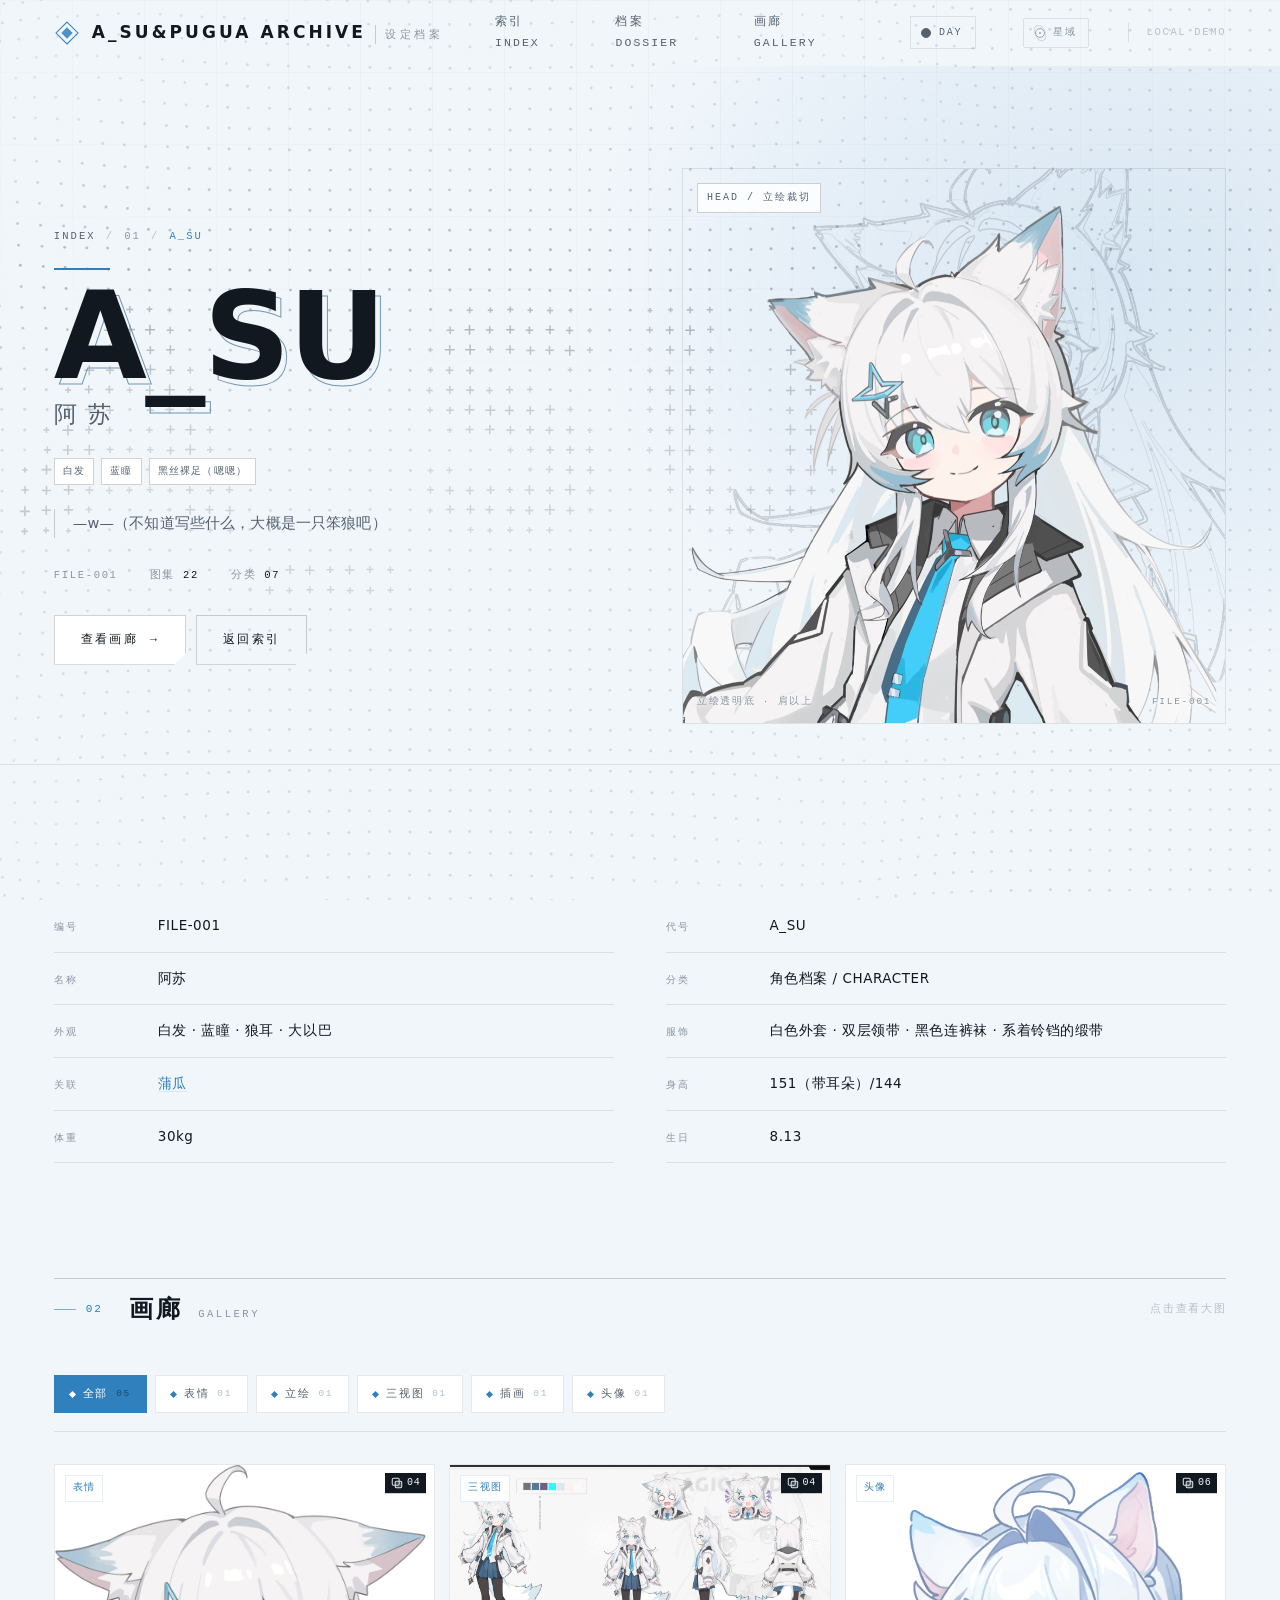
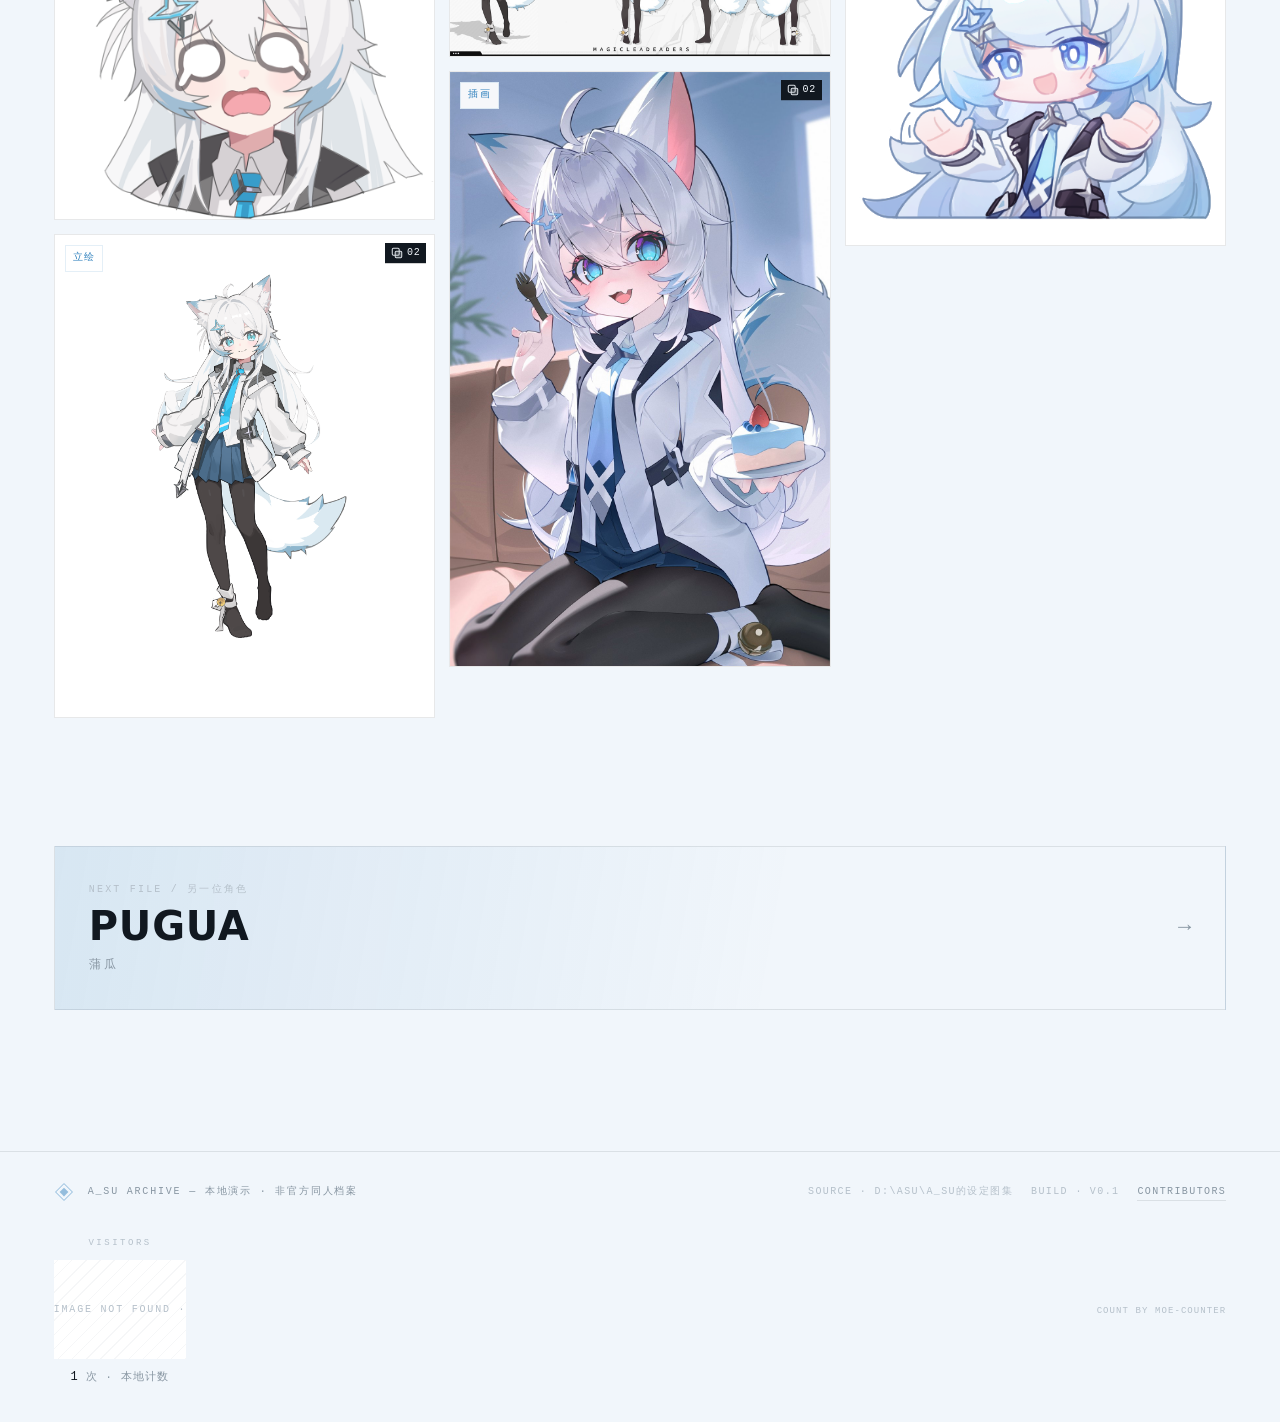
==== commit 17e669fd: "添加了新的效果，修复了一些bug" ====
--- a/character.html
+++ b/character.html
@@ -123,5 +123,6 @@
 <script src="assets/js/data.js"></script>
 <script src="assets/js/site.js"></script>
 <script src="assets/js/themes/atmosphere.js"></script>
+<script src="assets/js/plus-field.js"></script>
 </body>
 </html>
--- a/assets/css/style.css
+++ b/assets/css/style.css
@@ -1642,3 +1642,52 @@
   .duo__detail[data-side="left"] .duo__art img.is-wide{ object-position:82% 50%; }
   .duo__detail[data-side="right"] .duo__art img.is-wide{ object-position:78% 50%; }
 }
+
+/* ==========================================================================
+   「+」点阵背景层（由 assets/js/plus-field.js 绘制）
+   放在 z-index:-1：压住页面底色、被所有内容盖住，只从空白处透出来
+   ========================================================================== */
+.plus-field{
+  position:fixed; inset:0; width:100%; height:100%;
+  z-index:0; pointer-events:none;
+}
+/* 内容压在点阵之上（各主题通用）：点阵永远是最底层，被遮住就遮住 */
+body .wrap,
+body .topbar,
+body .foot{ position:relative; z-index:1; }
+body[data-theme="day"] .plus-field{ opacity:.9; }
+body[data-theme="night"] .plus-field{ opacity:1; }
+body[data-theme="scifi"] .plus-field{ opacity:.85; }
+@media (prefers-reduced-motion:reduce){
+  .plus-field{ opacity:.8; }
+}
+
+/* ==========================================================================
+   角色页立绘位：只保留分界框
+   （原设计有底色渐变 + 网格 + 底部白雾，边界太重，这里只留那圈线）
+   ========================================================================== */
+.plate--head{
+  background:none !important;
+  border:1px solid var(--line-2) !important;
+  box-shadow:none !important;
+}
+.plate--head .plate__grid,
+.plate--head .plate__cross,
+.plate--head .portrait__grid,
+.plate--head .portrait__word,
+.plate--head::after{ display:none !important; }
+.plate--head .plate__img,
+.plate--head .portrait__main{
+  filter:none !important;
+}
+/* 白雾去掉后，压在立绘上的小字靠描边保证可读 */
+.plate--head .plate__foot,
+.plate--head .plate__tag{
+  text-shadow:0 1px 3px rgba(255,255,255,.95), 0 0 10px rgba(255,255,255,.8);
+}
+body[data-theme="night"] .plate--head .plate__foot,
+body[data-theme="night"] .plate--head .plate__tag,
+body[data-theme="scifi"] .plate--head .plate__foot,
+body[data-theme="scifi"] .plate--head .plate__tag{
+  text-shadow:0 1px 3px rgba(0,0,0,.9), 0 0 10px rgba(0,0,0,.7);
+}
--- a/assets/css/themes/scifi.css
+++ b/assets/css/themes/scifi.css
@@ -73,14 +73,6 @@
 body[data-theme="scifi"] .sf-vignette{ opacity:1; }
 
 /* 缓慢横扫的一道扫描线（很淡，只做气氛） */
-.sf-sweep{
-  position:fixed; left:0; right:0; height:34vh; top:-34vh; z-index:1; pointer-events:none;
-  background:linear-gradient(180deg, transparent, rgba(79,216,255,.045) 62%, rgba(79,216,255,.11) 88%, transparent);
-  opacity:0;
-}
-body[data-theme="scifi"] .sf-sweep{ opacity:1; animation:sfSweep 26s linear infinite; }
-@keyframes sfSweep{
-  0%{ transform:translateY(0); }
   100%{ transform:translateY(150vh); }
 }
 
@@ -394,7 +386,6 @@
 
 /* ---------- 15. 动效降级 ---------- */
 @media (prefers-reduced-motion:reduce){
-  .sf-sweep{ display:none; }
   .section-head::after, .skin-toggle__ring, .skin-toggle__ring::before{ animation:none !important; }
   .sf-stars{ opacity:.35 !important; }
 }
@@ -479,12 +470,13 @@
 }
 body[data-theme="scifi"] .hero__bg img,
 body[data-theme="scifi"] .plate img{
-  animation:sfHolo .9s var(--ease) both;
+  /* 只用 filter 做入场，不能碰 opacity：
+     .hero__slide 靠 opacity 做交叉淡入，动画占了 opacity 会让两层同时可见 */
+  animation:sfHolo .9s var(--ease);
 }
 @keyframes sfHolo{
-  0%{ opacity:.35; filter:brightness(1.8) saturate(.4) blur(3px); }
-  55%{ opacity:.9; }
-  100%{ opacity:1; filter:none; }
+  0%{ filter:brightness(1.8) saturate(.4) blur(3px); }
+  100%{ filter:none; }
 }
 
 /* 卡片悬停：底边一道光扫过 */
@@ -610,9 +602,3 @@
   .sf-trail{ display:none; }
 }
 
-/* ==========================================================================
-   星域是彩蛋：默认不显示切换按钮，解锁后才出现
-   ========================================================================== */
-.skin-toggle{ display:none; }
-body.is-unlocked .skin-toggle,
-body[data-theme="scifi"] .skin-toggle{ display:inline-flex; }
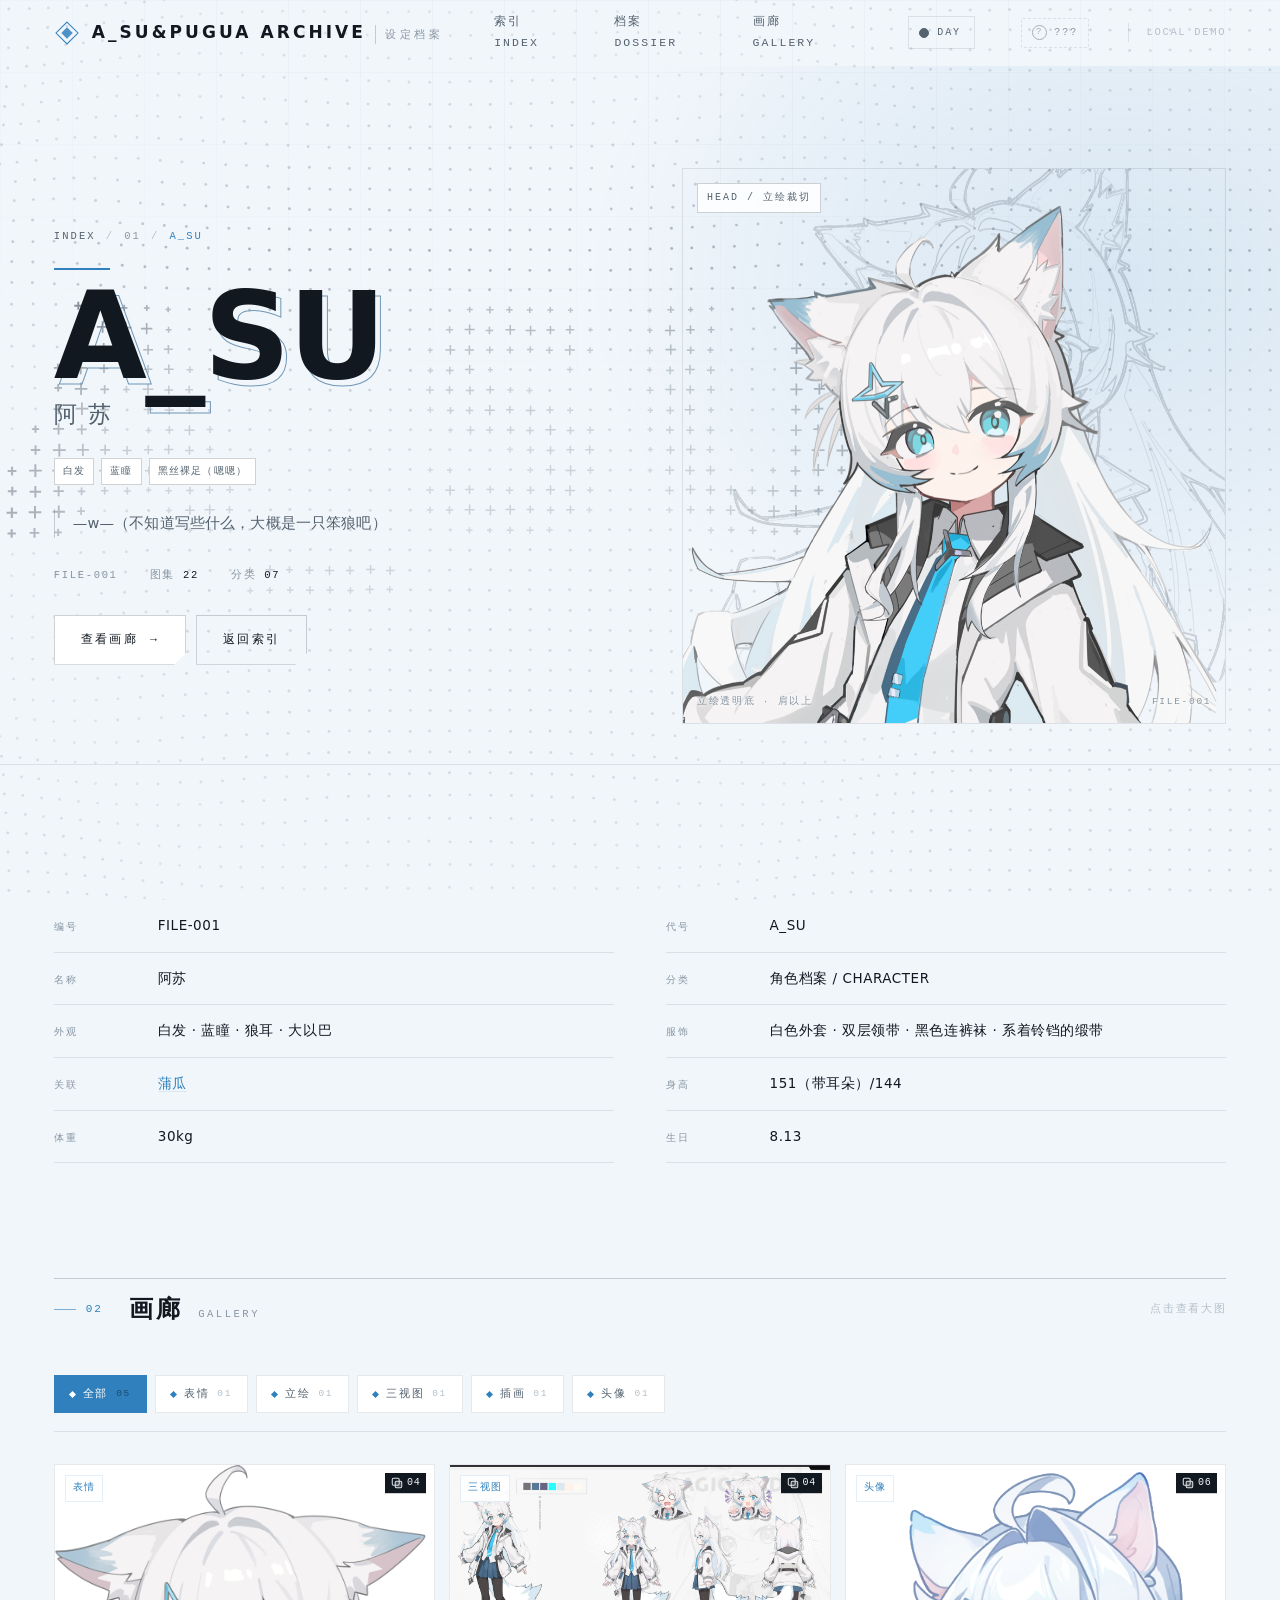
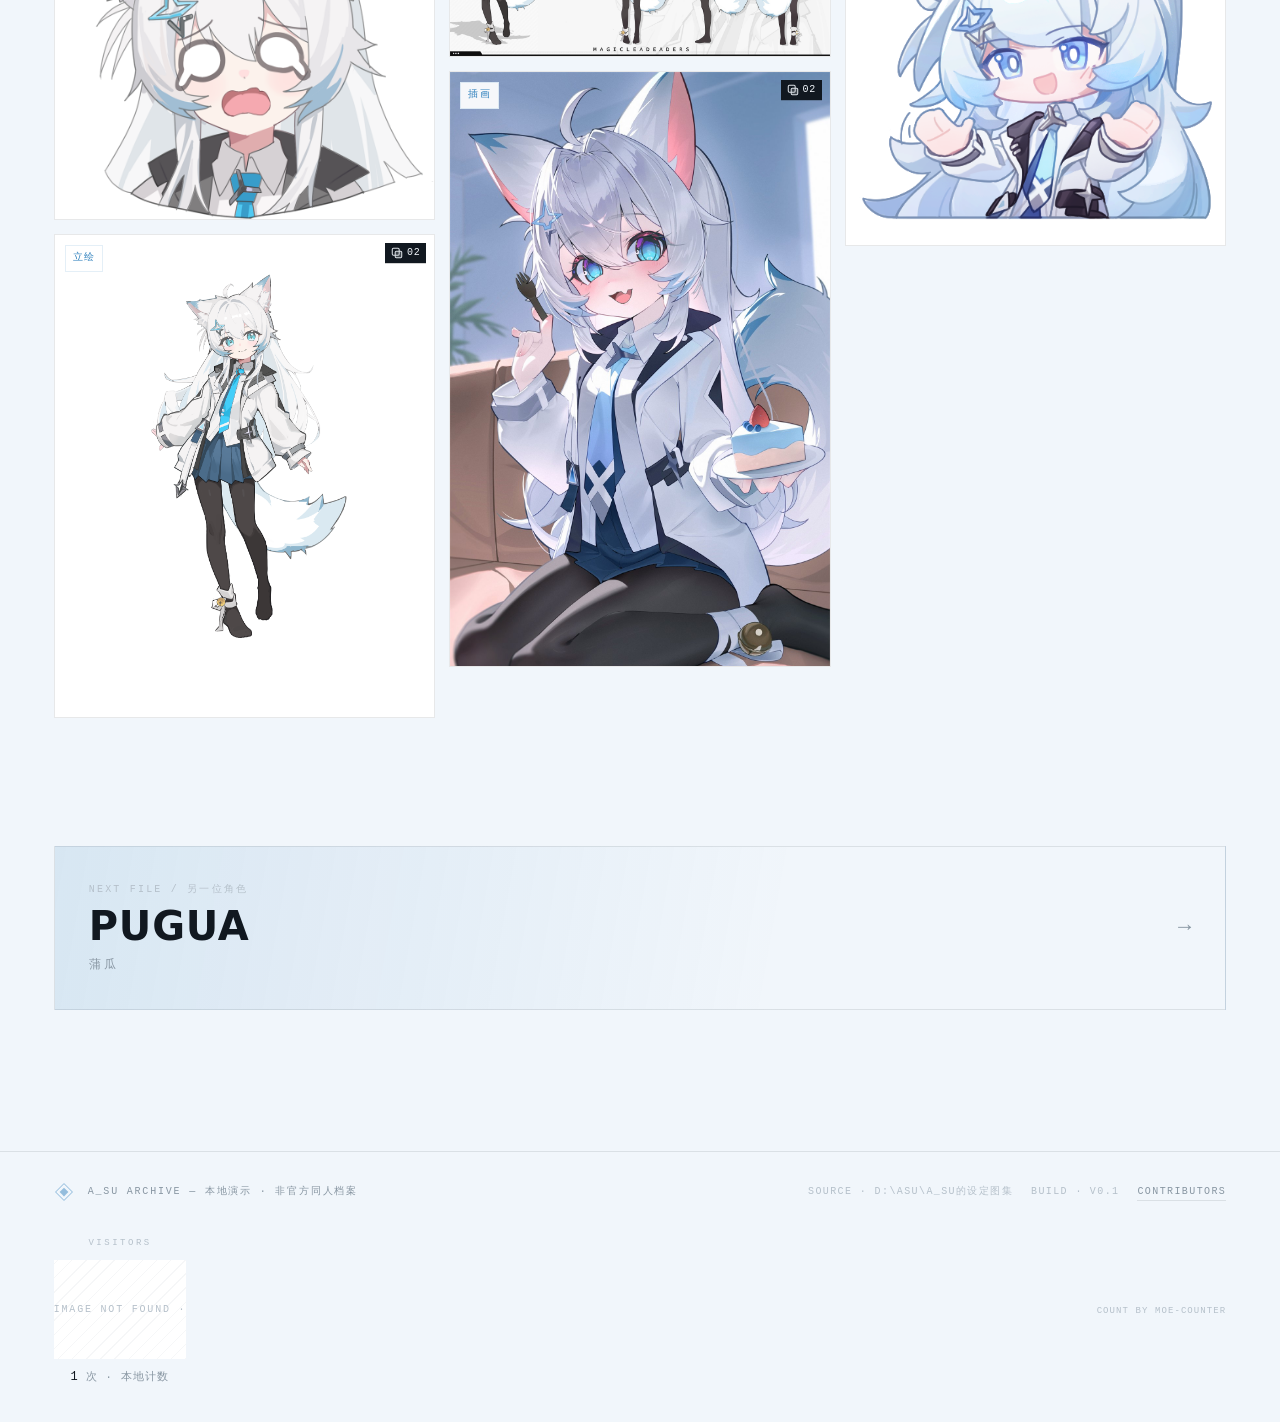
==== commit cea3f0bb: "添加了一版主题（demo）" ====
--- a/character.html
+++ b/character.html
@@ -10,6 +10,7 @@
 <link rel="icon" href="assets/favicon.svg" type="image/svg+xml">
 <link rel="stylesheet" href="assets/css/style.css">
 <link rel="stylesheet" href="assets/css/themes/scifi.css">
+<link rel="stylesheet" href="assets/css/themes/heaven.css">
 </head>
 <body data-page="character">
 
@@ -34,10 +35,10 @@
     <span class="theme-toggle__dot" aria-hidden="true"></span>
     <span class="theme-toggle__label">DAY</span>
   </button>
-  <button class="skin-toggle" id="skinToggle" type="button" aria-pressed="false" aria-label="切换到星域主题">
-      <span class="skin-toggle__ring" aria-hidden="true"></span>
-      <span class="skin-toggle__label">星域</span>
-    </button>
+        <button class="pair-toggle" id="pairToggle" type="button" aria-pressed="false" aria-label="把白天/夜晚换成天域/星空">
+          <span class="pair-toggle__mark" aria-hidden="true">?</span>
+          <span class="pair-toggle__label">???</span>
+        </button>
   <div class="topbar__meta">LOCAL DEMO</div>
 </header>
 
@@ -123,6 +124,7 @@
 <script src="assets/js/data.js"></script>
 <script src="assets/js/site.js"></script>
 <script src="assets/js/themes/atmosphere.js"></script>
+<script src="assets/js/themes/heaven.js"></script>
 <script src="assets/js/plus-field.js"></script>
 </body>
 </html>
--- a/assets/css/style.css
+++ b/assets/css/style.css
@@ -1691,3 +1691,33 @@
 body[data-theme="scifi"] .plate--head .plate__tag{
   text-shadow:0 1px 3px rgba(0,0,0,.9), 0 0 10px rgba(0,0,0,.7);
 }
+
+
+/* ==========================================================================
+   主题组按钮「???」
+   一键把白天/夜晚整组换成天域/星空；四套主题共用这一份样式。
+   ========================================================================== */
+.pair-toggle{
+  display:inline-flex; align-items:center; gap:7px; white-space:nowrap; flex:none;
+  height:30px; padding:0 10px; margin-left:8px;
+  border:1px dashed var(--line-2); border-radius:2px;
+  font-family:var(--mono); font-size:10px; letter-spacing:.18em;
+  color:var(--ink-3); background:transparent; cursor:pointer;
+  transition:color .35s var(--ease), border-color .35s var(--ease),
+             border-style .35s var(--ease), background .35s var(--ease);
+}
+.pair-toggle:hover{ color:var(--ink); border-color:var(--line); border-style:solid; }
+.pair-toggle__mark{
+  width:15px; height:15px; flex:none; display:grid; place-items:center;
+  border:1px solid currentColor; border-radius:50%;
+  font-size:9px; line-height:1; opacity:.75;
+}
+.pair-toggle__label{ letter-spacing:.2em; }
+.pair-toggle.is-on{
+  color:var(--accent); border-color:var(--accent); border-style:solid;
+  background:var(--accent-2);
+}
+.pair-toggle.is-on .pair-toggle__mark{ opacity:1; }
+@media (prefers-reduced-motion:reduce){
+  .pair-toggle{ transition:none; }
+}
--- a/assets/css/themes/scifi.css
+++ b/assets/css/themes/scifi.css
@@ -132,35 +132,6 @@
 body[data-theme="scifi"] .topnav a:hover::after{ transform:scaleX(1); }
 
 /* ---------- 5. 主题切换按钮（新增的那一个） ---------- */
-.skin-toggle{
-  display:inline-flex; align-items:center; gap:8px; white-space:nowrap; flex:none;
-  height:30px; padding:0 11px; margin-left:8px;
-  border:1px solid var(--line-2); border-radius:2px;
-  font-family:var(--mono); font-size:10px; letter-spacing:.22em; text-transform:uppercase;
-  color:var(--ink-3); background:transparent;
-  transition:color .35s var(--ease), border-color .35s var(--ease), background .35s;
-}
-.skin-toggle:hover{ color:var(--ink); border-color:var(--line); }
-.skin-toggle__ring{
-  width:10px; height:10px; position:relative; flex:none;
-  border:1px solid currentColor; border-radius:50%;
-  opacity:.85;
-}
-.skin-toggle__ring::before{
-  content:""; position:absolute; inset:-3px; border:1px solid currentColor;
-  border-radius:50%; opacity:.34;
-  transform:rotate(28deg) skewX(24deg);
-}
-.skin-toggle__ring::after{
-  content:""; position:absolute; left:50%; top:50%; width:2px; height:2px; margin:-1px 0 0 -1px;
-  background:currentColor; border-radius:50%;
-}
-body[data-theme="scifi"] .skin-toggle{
-  color:var(--accent); border-color:var(--hud-dim); background:rgba(79,216,255,.07);
-  box-shadow:0 0 0 1px rgba(79,216,255,.10), 0 0 18px rgba(79,216,255,.14) inset;
-}
-body[data-theme="scifi"] .skin-toggle__ring{ animation:sfRing 9s linear infinite; }
-body[data-theme="scifi"] .skin-toggle__ring::before{ animation:sfRing 6s linear infinite reverse; }
 @keyframes sfRing{ to{ transform:rotate(360deg); } }
 
 /* 黑白天按钮在星域里也换成细玻璃 */
@@ -386,7 +357,7 @@
 
 /* ---------- 15. 动效降级 ---------- */
 @media (prefers-reduced-motion:reduce){
-  .section-head::after, .skin-toggle__ring, .skin-toggle__ring::before{ animation:none !important; }
+  .section-head::after{ animation:none !important; }
   .sf-stars{ opacity:.35 !important; }
 }
 
@@ -398,11 +369,7 @@
 
 
 /* 按钮文字不折行；窄屏只留环形图标 */
-.skin-toggle__label{ white-space:nowrap; }
 @media (max-width:1180px){
-  .skin-toggle__label{ display:none; }
-  .skin-toggle{ padding:0 9px; }
-  .skin-toggle__ring{ width:12px; height:12px; }
 }
 
 /* ==========================================================================
--- a/assets/css/themes/heaven.css
+++ b/assets/css/themes/heaven.css
@@ -0,0 +1,286 @@
+/* ==========================================================================
+   A_SU ARCHIVE — 「天域 AETHER」主题
+   --------------------------------------------------------------------------
+   参考明日方舟《众生行记》(The Masses' Travels) 的视觉语言：
+   拉特兰 / 云上圣座 / 众生与死者的救赎。
+
+   不是暖金的教堂，而是冷白高调的海报式版面：
+   · 近乎纯白的冷光底，大面积留白
+   · 从画面上方垂直落下的细密放射线（刻线般细）
+   · 白鸽群：小、密、飘，构成上升的流动
+   · 玻璃碎片：几何切割 + 折射，让画面「断裂又交融」
+   · 唯一的高饱和是赤红，只用在极小的点上（激活态、标记）
+
+   与「星空 STARFIELD」（深空冷青、向外扩张）互为阴阳。
+   ========================================================================== */
+
+/* ---------------------------------------------------------------- 1. 变量 */
+body[data-theme="heaven"]{
+  --bg:#f4f7f9;
+  --bg-2:#ffffff;
+  --panel:#ffffff;
+  --panel-2:#f8fafc;
+  --line:rgba(18,26,34,.26);
+  --line-2:rgba(18,26,34,.12);
+  --line-3:rgba(18,26,34,.05);
+  --ink:#10151a;
+  --ink-2:#46535f;
+  --ink-3:#7d8b97;
+  --ink-4:#b7c1ca;
+  --accent:#b8231f;
+  --accent-ink:#ffffff;
+  --accent-pale:#e9eef2;
+  --accent-2:rgba(46,94,124,.12);
+  --aether-steel:#2f6a8c;
+  color-scheme:light;
+}
+
+body[data-theme="heaven"]{
+  background:
+    radial-gradient(ellipse 120% 70% at 50% -20%, #ffffff 0%, #ffffff 34%, rgba(255,255,255,0) 66%),
+    radial-gradient(ellipse 80% 50% at 78% 4%, rgba(206,224,236,.55), transparent 62%),
+    linear-gradient(180deg,#fbfdfe 0%, var(--bg) 52%, #eef3f6 100%);
+  color:var(--ink);
+}
+
+/* ---------------------------------------------------- 2. 冷光放射线（刻线） */
+.hv-rays{
+  position:fixed; left:50%; top:-56vh; width:190vmax; height:190vmax;
+  transform:translateX(-50%);
+  z-index:0; pointer-events:none; opacity:0;
+  background:
+    repeating-conic-gradient(from 0deg,
+      rgba(47,106,140,.22) 0deg 0.09deg,
+      transparent 0.09deg 2.2deg);
+  mask-image:radial-gradient(circle at 50% 50%, #000 4%, rgba(0,0,0,.55) 18%, transparent 46%);
+  -webkit-mask-image:radial-gradient(circle at 50% 50%, #000 4%, rgba(0,0,0,.55) 18%, transparent 46%);
+  animation:hvRays 240s linear infinite;
+}
+@keyframes hvRays{ to{ transform:translateX(-50%) rotate(360deg); } }
+
+/* 极细的水平刻线，给海报加印刷质感 */
+body[data-theme="heaven"]::before{
+  content:""; position:fixed; inset:0; z-index:1; pointer-events:none;
+  background-image:repeating-linear-gradient(180deg,
+    rgba(18,26,34,.05) 0 1px, transparent 1px 4px);
+  opacity:.5;
+  mask-image:linear-gradient(180deg, rgba(0,0,0,.7), transparent 40%);
+  -webkit-mask-image:linear-gradient(180deg, rgba(0,0,0,.7), transparent 40%);
+}
+body[data-theme="heaven"]::after{
+  content:""; position:fixed; inset:0; z-index:1; pointer-events:none;
+  background-image:radial-gradient(rgba(18,26,34,.14) .5px, transparent .6px);
+  background-size:4px 4px;
+  opacity:.22;
+  mix-blend-mode:multiply;
+}
+
+/* ------------------------------------------------------------- 3. 白鸽群 */
+.hv-doves{
+  position:fixed; inset:0; width:100%; height:100%;
+  z-index:0; pointer-events:none; opacity:0;
+}
+
+/* --------------------------------------------------------- 4. 玻璃碎片 */
+.hv-shard{
+  position:fixed; z-index:1; pointer-events:none; opacity:0;
+  background:linear-gradient(148deg, rgba(255,255,255,.92) 0%, rgba(214,232,243,.5) 42%, rgba(47,106,140,.14) 100%);
+  border:1px solid rgba(255,255,255,.85);
+  box-shadow:0 2px 18px rgba(47,106,140,.1);
+  -webkit-backdrop-filter:blur(1.5px) saturate(1.1);
+  backdrop-filter:blur(1.5px) saturate(1.1);
+  transition:opacity .8s var(--ease), transform 1.4s var(--ease);
+}
+.hv-shard--a{
+  width:min(24vw,300px); height:min(30vw,380px);
+  top:6vh; right:8vw;
+  clip-path:polygon(38% 0%, 100% 16%, 78% 100%, 0% 74%);
+  transform:rotate(-6deg);
+}
+.hv-shard--b{
+  width:min(15vw,190px); height:min(20vw,250px);
+  top:44vh; right:24vw;
+  clip-path:polygon(10% 0%, 100% 22%, 74% 96%, 0% 70%);
+  transform:rotate(8deg);
+}
+.hv-shard--c{
+  width:min(11vw,150px); height:min(16vw,200px);
+  top:16vh; left:42vw;
+  clip-path:polygon(0% 22%, 82% 0%, 100% 74%, 30% 100%);
+  transform:rotate(-12deg);
+}
+
+body[data-theme="heaven"] .hv-rays,
+body[data-theme="heaven"] .hv-doves{ opacity:1; }
+body[data-theme="heaven"] .hv-shard{ opacity:.55; }
+
+/* 内容压在氛围之上 */
+body[data-theme="heaven"] .wrap,
+body[data-theme="heaven"] .topbar,
+body[data-theme="heaven"] .foot{ position:relative; z-index:2; }
+
+/* --------------------------------------------------------- 5. 顶栏/按钮 */
+body[data-theme="heaven"] .topbar{
+  background:rgba(255,255,255,.82);
+  border-bottom:1px solid var(--line-2);
+  -webkit-backdrop-filter:blur(14px) saturate(1.06);
+  backdrop-filter:blur(14px) saturate(1.06);
+}
+body[data-theme="heaven"] .topbar__nav a{ color:var(--ink-2); }
+body[data-theme="heaven"] .topbar__nav a::after{ background:var(--accent); height:1px; }
+body[data-theme="heaven"] .topbar__meta{ color:var(--ink-3); border-left-color:var(--line-2); }
+body[data-theme="heaven"] .brand__mark path:first-child{ stroke:var(--ink); }
+body[data-theme="heaven"] .brand__mark path:last-child{ fill:var(--accent); }
+body[data-theme="heaven"] .foot__mark path:first-child{ stroke:var(--ink); }
+body[data-theme="heaven"] .foot__mark path:last-child{ fill:var(--accent); }
+
+body[data-theme="heaven"] .theme-toggle{
+  border-color:var(--line); color:var(--ink-2); background:#fff;
+}
+body[data-theme="heaven"] .theme-toggle:hover{ border-color:var(--ink); color:var(--ink); }
+body[data-theme="heaven"] .theme-toggle__dot{
+  background:var(--accent); box-shadow:0 0 0 3px rgba(184,35,31,.12);
+}
+
+
+/* ------------------------------------------------------------- 6. 版式 */
+body[data-theme="heaven"] .section-head{ border-top:1px solid var(--ink); }
+body[data-theme="heaven"] .section-head__t span{ color:var(--ink-3); letter-spacing:.3em; }
+body[data-theme="heaven"] .section-head__meta{ color:var(--ink-3); }
+body[data-theme="heaven"] .section-head__t::before{
+  content:""; display:inline-block; width:6px; height:6px;
+  margin-right:11px; vertical-align:middle;
+  background:var(--accent);
+}
+
+body[data-theme="heaven"] .btn{
+  background:#fff; border-color:var(--line); color:var(--ink);
+}
+body[data-theme="heaven"] .btn:hover{
+  background:var(--ink); border-color:var(--ink); color:#fff;
+}
+body[data-theme="heaven"] .btn--ghost{ background:transparent; }
+body[data-theme="heaven"] .btn--ghost:hover{
+  background:transparent; color:var(--accent); border-color:var(--accent);
+}
+body[data-theme="heaven"] .tag{
+  background:#fff; color:var(--ink-2); border-color:var(--line-2);
+}
+
+body[data-theme="heaven"] .gitem,
+body[data-theme="heaven"] .shot,
+body[data-theme="heaven"] .plate{
+  background:#fff;
+  border-color:var(--line-2);
+  box-shadow:0 1px 2px rgba(18,26,34,.05), 0 18px 40px rgba(47,106,140,.08);
+}
+body[data-theme="heaven"] .gitem:hover,
+body[data-theme="heaven"] .shot:hover{
+  border-color:var(--accent);
+  box-shadow:0 2px 4px rgba(18,26,34,.06), 0 22px 46px rgba(184,35,31,.12);
+}
+body[data-theme="heaven"] .gitem__cap,
+body[data-theme="heaven"] .shot__cap{ color:var(--ink-2); }
+body[data-theme="heaven"] .plate--head{
+  border-color:var(--line) !important;
+  background:none !important;
+}
+
+/* ------------------------------------------------------------- 7. 主视觉 */
+body[data-theme="heaven"] .hero__bg img{
+  filter:saturate(.62) brightness(1.06) contrast(.94);
+}
+body[data-theme="heaven"] .hero__slide[data-kind="art"]{
+  filter:saturate(.55) brightness(1.16) contrast(.9);
+}
+body[data-theme="heaven"] .hero__scrim::before{ opacity:0; }
+body[data-theme="heaven"] .hero__scrim::after{
+  opacity:1;
+  background:
+    linear-gradient(96deg, rgba(255,255,255,.98) 0%, rgba(255,255,255,.92) 30%,
+      rgba(244,247,249,.44) 62%, rgba(244,247,249,.04) 100%),
+    linear-gradient(180deg, rgba(255,255,255,.6) 0%, rgba(255,255,255,0) 24%,
+      rgba(244,247,249,.72) 84%, var(--bg) 100%);
+}
+body[data-theme="heaven"] .hero__grid{
+  opacity:.45;
+  background-image:
+    linear-gradient(to right, rgba(47,106,140,.08) 1px, transparent 1px),
+    linear-gradient(to bottom, rgba(47,106,140,.08) 1px, transparent 1px);
+}
+body[data-theme="heaven"] .hero__title-l1{
+  color:var(--ink);
+  letter-spacing:-.02em;
+  text-shadow:0 1px 0 #fff;
+}
+body[data-theme="heaven"] .hero__title-l2{
+  color:transparent;
+  background:linear-gradient(180deg, rgba(16,21,26,.52) 0%, rgba(16,21,26,.16) 100%);
+  -webkit-background-clip:text; background-clip:text;
+}
+body[data-theme="heaven"] .hero__kicker{ color:var(--ink-3); }
+body[data-theme="heaven"] .hero__cn{ color:var(--ink-2); }
+body[data-theme="heaven"] .hero__lead{ border-left-color:var(--accent); color:var(--ink-2); }
+body[data-theme="heaven"] .hero__stats{
+  border-top:1px solid var(--line-2); border-bottom:1px solid var(--line-2);
+}
+body[data-theme="heaven"] .stat__n{ color:var(--ink); }
+body[data-theme="heaven"] .stat__k{ color:var(--ink-3); }
+body[data-theme="heaven"] .hero__rail{ color:var(--ink-4); }
+
+body[data-theme="heaven"] .hero::after{
+  content:""; position:absolute; inset:24px; z-index:1; pointer-events:none;
+  border:1px solid rgba(16,21,26,.14);
+  mask-image:linear-gradient(180deg, #000 0%, #000 30%, transparent 58%);
+  -webkit-mask-image:linear-gradient(180deg, #000 0%, #000 30%, transparent 58%);
+}
+
+/* ------------------------------------------------------- 8. 角色详情页 */
+body[data-theme="heaven"] .dh__latin{ color:var(--ink); }
+body[data-theme="heaven"] .dh__cn{ color:var(--ink-2); }
+body[data-theme="heaven"] .dh__crumb{ color:var(--ink-3); }
+body[data-theme="heaven"] .dh__crumb a{ color:var(--ink-2); }
+body[data-theme="heaven"] .dh__crumb a:hover{ color:var(--accent); }
+body[data-theme="heaven"] .dh__lead{ border-left-color:var(--accent); color:var(--ink-2); }
+body[data-theme="heaven"] .dh__glow{
+  background:radial-gradient(ellipse at 68% 38%, rgba(214,232,243,.7), transparent 60%);
+}
+body[data-theme="heaven"] .spec__row{ border-bottom-color:var(--line-3); }
+body[data-theme="heaven"] .spec__k{ color:var(--ink-3); }
+body[data-theme="heaven"] .spec__v{ color:var(--ink); }
+body[data-theme="heaven"] .plate__tag{
+  color:var(--ink-2); border-color:var(--line-2); background:rgba(255,255,255,.9);
+}
+body[data-theme="heaven"] .plate__foot{ color:var(--ink-3); }
+body[data-theme="heaven"] .plate--head .plate__foot,
+body[data-theme="heaven"] .plate--head .plate__tag{
+  text-shadow:0 1px 3px rgba(255,255,255,.95), 0 0 10px rgba(255,255,255,.9);
+}
+
+/* ------------------------------------------------------------- 9. 页脚 */
+body[data-theme="heaven"] .foot{
+  border-top:1px solid var(--line-2);
+  background:linear-gradient(180deg, transparent, rgba(238,243,246,.9));
+}
+body[data-theme="heaven"] .foot__credit a{ color:var(--accent); }
+
+/* --------------------------------------------------- 10. 减少动效/手机 */
+@media (prefers-reduced-motion:reduce){
+  body[data-theme="heaven"] .hv-rays{ animation:none !important; }
+  .hv-shard{ transition:none; }
+}
+
+@media (max-width:1180px){
+
+  .hv-shard--a{ width:34vw; height:42vw; right:-4vw; }
+  .hv-shard--b{ width:22vw; height:28vw; }
+  .hv-shard--c{ display:none; }
+}
+@media (max-width:820px){
+  .hv-rays{ opacity:.6; }
+  body[data-theme="heaven"] .hero::after{ inset:12px; }
+  body[data-theme="heaven"]::after{ opacity:.16; }
+  .hv-shard--a{ opacity:.5; }
+  .hv-shard--b{ display:none; }
+}
+
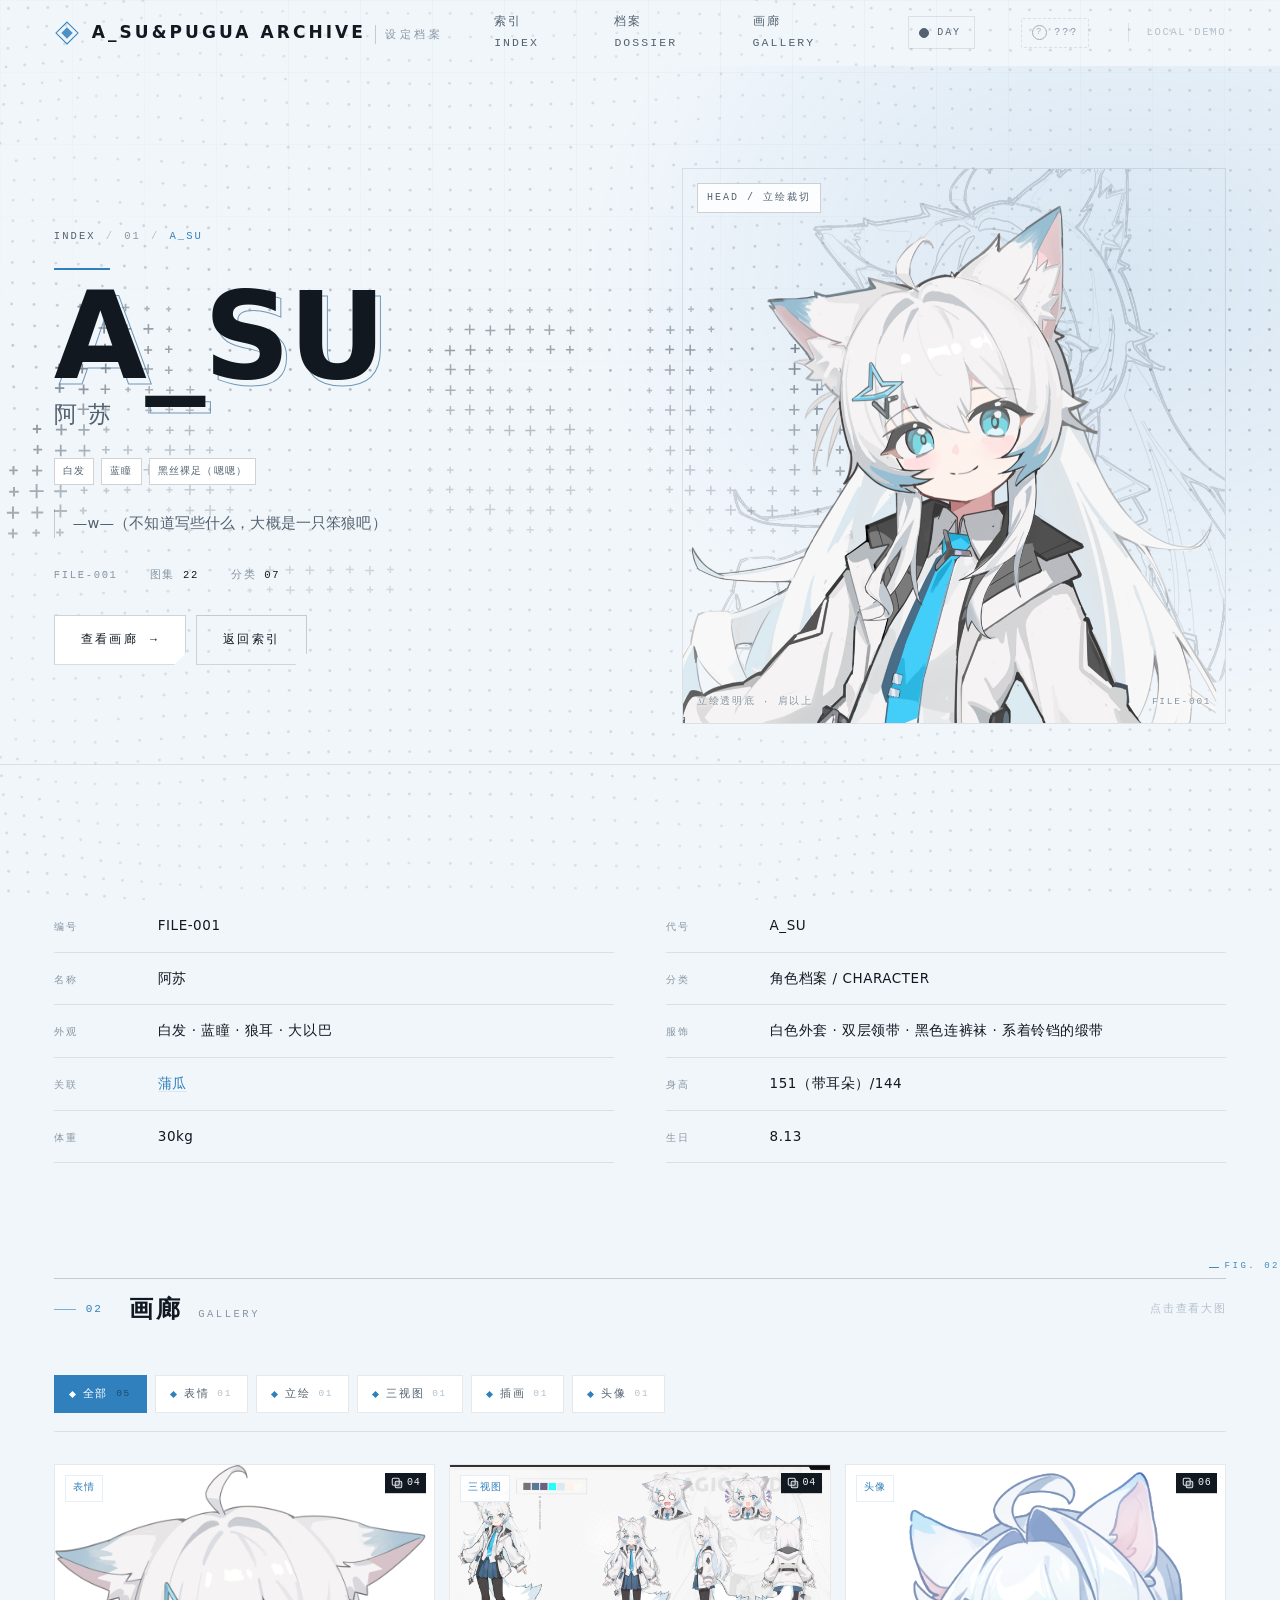
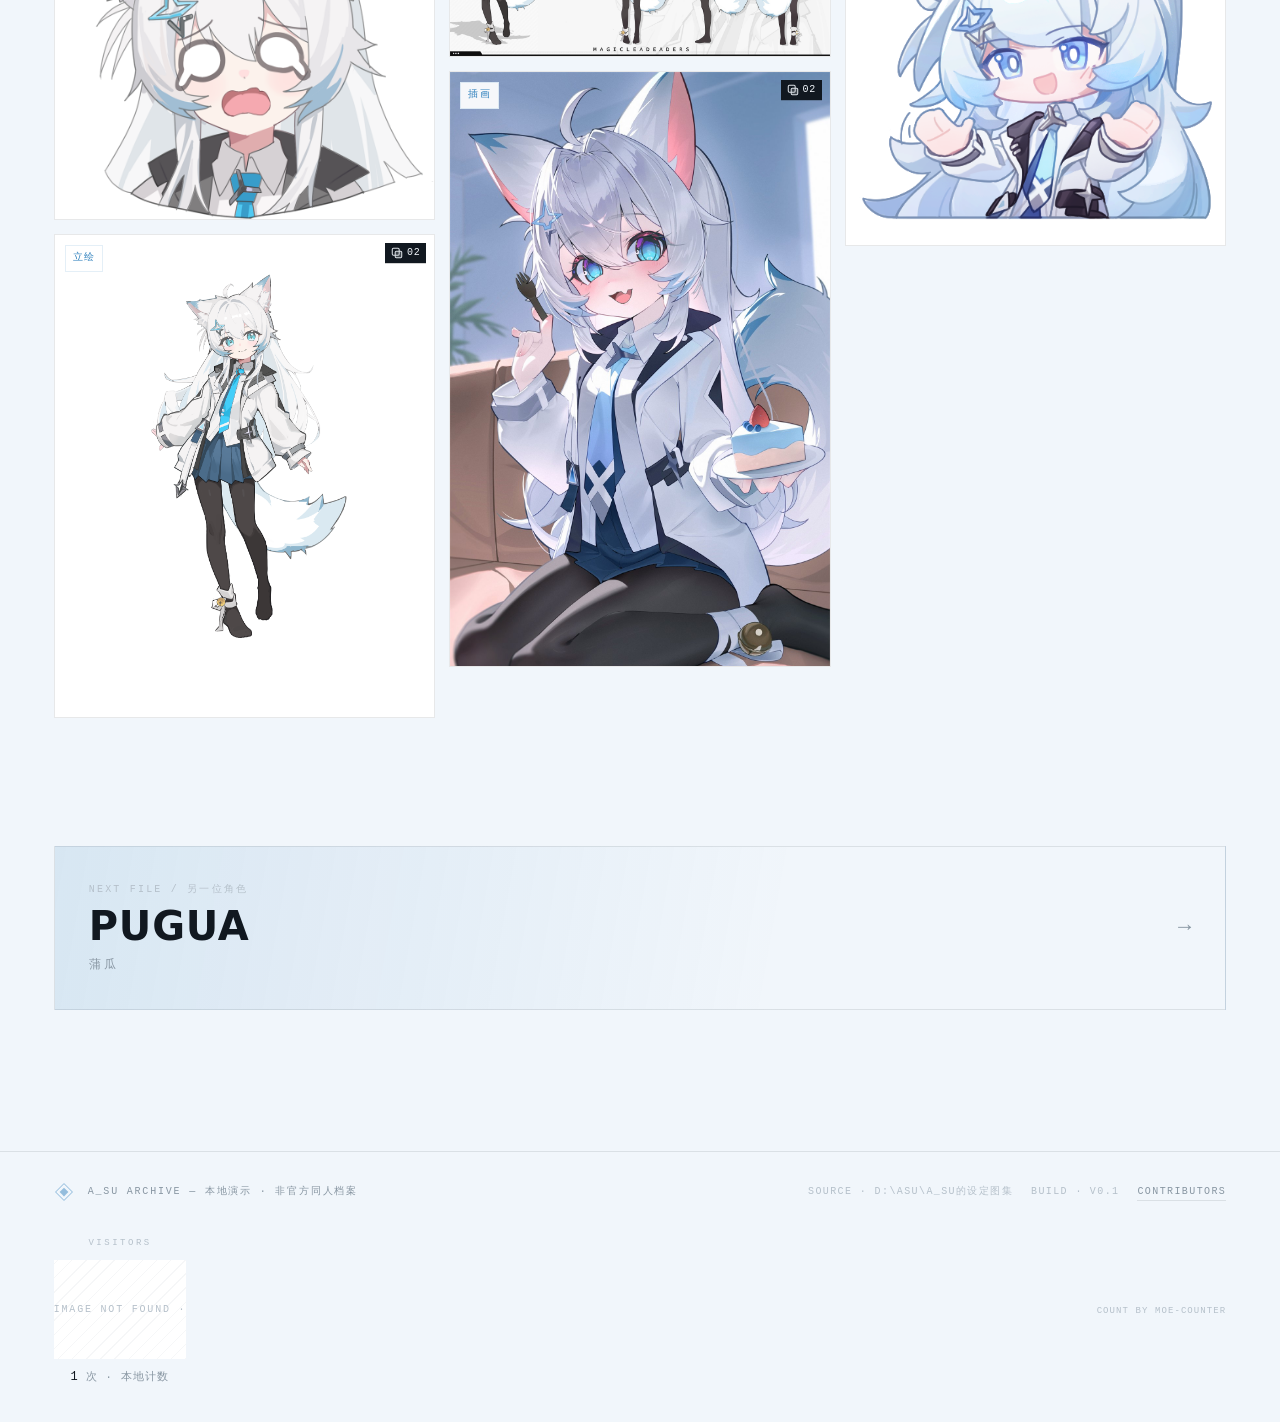
==== commit 3b0973f3: "更新了主题样式，修复一些bug" ====
--- a/character.html
+++ b/character.html
@@ -44,7 +44,6 @@
 
 <main class="shell">
 
-  <!-- ================= 角色头部 ================= -->
   <section class="dh">
     <div class="dh__glow"></div>
     <div class="wrap dh__inner">
@@ -55,7 +54,6 @@
     </div>
   </section>
 
-  <!-- ================= 档案表 ================= -->
   <section class="section" id="dossier">
     <div class="wrap">
       <div class="section-head" data-reveal>
@@ -67,7 +65,6 @@
     </div>
   </section>
 
-  <!-- ================= 画廊 ================= -->
   <section class="section section--tight" id="gallery">
     <div class="wrap">
       <div class="section-head" data-reveal>
@@ -80,7 +77,6 @@
     </div>
   </section>
 
-  <!-- ================= 另一位角色 ================= -->
   <section class="section section--tight">
     <div class="wrap">
       <a class="xcard" id="xcard" href="index.html#index"></a>
--- a/assets/css/themes/scifi.css
+++ b/assets/css/themes/scifi.css
@@ -63,7 +63,6 @@
   opacity:0; transition:opacity 1.2s var(--ease);
 }
 body[data-theme="scifi"] .sf-stars{ opacity:1; }
-body[data-theme="night"] .sf-stars{ opacity:.5; }
 
 .sf-vignette{
   position:fixed; inset:0; z-index:1; pointer-events:none;
@@ -358,7 +357,7 @@
 /* ---------- 15. 动效降级 ---------- */
 @media (prefers-reduced-motion:reduce){
   .section-head::after{ animation:none !important; }
-  .sf-stars{ opacity:.35 !important; }
+  body[data-theme="scifi"] .sf-stars{ opacity:.35 !important; }
 }
 
 /* ---------- 16. 手机：环体缩小、HUD 简化 ---------- */
@@ -564,7 +563,6 @@
   opacity:0; transition:opacity .6s var(--ease);
 }
 body[data-theme="scifi"] .sf-trail{ opacity:1; }
-body[data-theme="night"] .sf-trail{ opacity:.55; }
 @media (prefers-reduced-motion:reduce){
   .sf-trail{ display:none; }
 }
--- a/assets/css/themes/heaven.css
+++ b/assets/css/themes/heaven.css
@@ -1,255 +1,448 @@
 /* ==========================================================================
-   A_SU ARCHIVE — 「天域 AETHER」主题
+   A_SU ARCHIVE — 「天域 AETHER」主题 · 印刷版
    --------------------------------------------------------------------------
-   参考明日方舟《众生行记》(The Masses' Travels) 的视觉语言：
-   拉特兰 / 云上圣座 / 众生与死者的救赎。
-
-   不是暖金的教堂，而是冷白高调的海报式版面：
-   · 近乎纯白的冷光底，大面积留白
-   · 从画面上方垂直落下的细密放射线（刻线般细）
-   · 白鸽群：小、密、飘，构成上升的流动
-   · 玻璃碎片：几何切割 + 折射，让画面「断裂又交融」
-   · 唯一的高饱和是赤红，只用在极小的点上（激活态、标记）
-
-   与「星空 STARFIELD」（深空冷青、向外扩张）互为阴阳。
+   整页按《众生行记》图录的工艺重做：
+
+   · 钴蓝圆盘：主视觉的构图中心，套印在插画上（multiply）
+   · 半调网点：圆盘内与页脚，印刷网点的白点
+   · 套印错位：标题、卡片、框线都描两遍，第二遍偏 2–3px 的钴蓝
+   · 构造线与尺寸标注：横竖两道带刻度的标注线
+   · 拼贴界面框：RECORD / SANCTUM / INDEX 三张小纸片压在图上
+   · 外框数字：主视觉角落一个空心的大号编号
+   · 碎玻璃：六块带钴蓝的锐角碎片
+   · 红色轨迹：六边形节点 + 锁定圈 + 树形分叉（离主干越远越淡）
    ========================================================================== */
 
 /* ---------------------------------------------------------------- 1. 变量 */
 body[data-theme="heaven"]{
-  --bg:#f4f7f9;
+  --bg:#f3f5f7;
   --bg-2:#ffffff;
   --panel:#ffffff;
-  --panel-2:#f8fafc;
-  --line:rgba(18,26,34,.26);
-  --line-2:rgba(18,26,34,.12);
-  --line-3:rgba(18,26,34,.05);
-  --ink:#10151a;
-  --ink-2:#46535f;
-  --ink-3:#7d8b97;
-  --ink-4:#b7c1ca;
+  --panel-2:#f7f9fa;
+  --line:rgba(13,17,22,.28);
+  --line-2:rgba(13,17,22,.13);
+  --line-3:rgba(13,17,22,.055);
+  --ink:#0d1116;
+  --ink-2:#3f4a55;
+  --ink-3:#7c8892;
+  --ink-4:#b6bfc7;
   --accent:#b8231f;
   --accent-ink:#ffffff;
-  --accent-pale:#e9eef2;
-  --accent-2:rgba(46,94,124,.12);
-  --aether-steel:#2f6a8c;
+  --accent-pale:#eceff2;
+  --accent-2:rgba(184,35,31,.12);
+  --red:#b8231f;
+  --blue:#3a5bc2;
+  --blue-deep:#13234a;
+  --blue-bright:#2a3fff;
+  --red-soft:rgba(184,35,31,.16);
+  --paper:#fbfcfd;
   color-scheme:light;
-}
-
-body[data-theme="heaven"]{
   background:
-    radial-gradient(ellipse 120% 70% at 50% -20%, #ffffff 0%, #ffffff 34%, rgba(255,255,255,0) 66%),
-    radial-gradient(ellipse 80% 50% at 78% 4%, rgba(206,224,236,.55), transparent 62%),
-    linear-gradient(180deg,#fbfdfe 0%, var(--bg) 52%, #eef3f6 100%);
+    radial-gradient(ellipse 78% 56% at 78% 0%, rgba(58,91,194,.16), transparent 64%),
+    radial-gradient(ellipse 62% 46% at 4% 6%, rgba(184,35,31,.1), transparent 60%),
+    linear-gradient(180deg,#fbfcfd 0%, var(--bg) 46%, #eef1f4 100%);
   color:var(--ink);
 }
 
-/* ---------------------------------------------------- 2. 冷光放射线（刻线） */
-.hv-rays{
-  position:fixed; left:50%; top:-56vh; width:190vmax; height:190vmax;
-  transform:translateX(-50%);
-  z-index:0; pointer-events:none; opacity:0;
+/* 纸张网格 + 极细噪点，压在内容后面 */
+body[data-theme="heaven"]::before{
+  content:""; position:fixed; inset:0; z-index:0; pointer-events:none;
+  background-image:
+    linear-gradient(to right, rgba(13,17,22,.035) 1px, transparent 1px),
+    linear-gradient(to bottom, rgba(13,17,22,.035) 1px, transparent 1px);
+  background-size:56px 56px;
+  mask-image:radial-gradient(ellipse 80% 70% at 50% 40%, #000 30%, transparent 92%);
+  -webkit-mask-image:radial-gradient(ellipse 80% 70% at 50% 40%, #000 30%, transparent 92%);
+}
+body[data-theme="heaven"]::after{
+  content:""; position:fixed; inset:0; z-index:0; pointer-events:none;
+  background-image:radial-gradient(rgba(13,17,22,.16) .55px, transparent .7px);
+  background-size:4px 4px;
+  opacity:.2; mix-blend-mode:multiply;
+}
+
+/* ------------------------------------------------ 2. 主视觉的平面图层 */
+.hv-stage{
+  position:absolute; inset:0; z-index:1;
+  pointer-events:none; overflow:hidden;
+  opacity:0; transition:opacity .9s var(--ease);
+}
+body[data-theme="heaven"] .hv-stage{ opacity:1; }
+
+/* ---- 钴蓝圆盘：套印在插画上 ---- */
+.hv-disc{
+  position:absolute; right:1%; top:2%;
+  width:min(50vw,560px); aspect-ratio:1;
+  border-radius:50%;
   background:
-    repeating-conic-gradient(from 0deg,
-      rgba(47,106,140,.22) 0deg 0.09deg,
-      transparent 0.09deg 2.2deg);
-  mask-image:radial-gradient(circle at 50% 50%, #000 4%, rgba(0,0,0,.55) 18%, transparent 46%);
-  -webkit-mask-image:radial-gradient(circle at 50% 50%, #000 4%, rgba(0,0,0,.55) 18%, transparent 46%);
-  animation:hvRays 240s linear infinite;
-}
-@keyframes hvRays{ to{ transform:translateX(-50%) rotate(360deg); } }
-
-/* 极细的水平刻线，给海报加印刷质感 */
-body[data-theme="heaven"]::before{
-  content:""; position:fixed; inset:0; z-index:1; pointer-events:none;
-  background-image:repeating-linear-gradient(180deg,
-    rgba(18,26,34,.05) 0 1px, transparent 1px 4px);
-  opacity:.5;
-  mask-image:linear-gradient(180deg, rgba(0,0,0,.7), transparent 40%);
-  -webkit-mask-image:linear-gradient(180deg, rgba(0,0,0,.7), transparent 40%);
-}
-body[data-theme="heaven"]::after{
-  content:""; position:fixed; inset:0; z-index:1; pointer-events:none;
-  background-image:radial-gradient(rgba(18,26,34,.14) .5px, transparent .6px);
-  background-size:4px 4px;
-  opacity:.22;
+    radial-gradient(circle at 36% 28%, rgba(255,255,255,.62), transparent 44%),
+    linear-gradient(158deg, #2a3fff 0%, #3a5bc2 54%, #13234a 100%);
   mix-blend-mode:multiply;
-}
-
-/* ------------------------------------------------------------- 3. 白鸽群 */
-.hv-doves{
+  opacity:.34;
+  -webkit-mask-image:radial-gradient(circle at 50% 50%, #000 62%, transparent 71%);
+  mask-image:radial-gradient(circle at 50% 50%, #000 62%, transparent 71%);
+}
+/* 圆盘里的半调网点 */
+.hv-disc::after{
+  content:""; position:absolute; inset:0; border-radius:50%;
+  background-image:radial-gradient(#fff 1.1px, transparent 1.35px);
+  background-size:9px 9px;
+  opacity:.5; mix-blend-mode:screen;
+  -webkit-mask-image:radial-gradient(circle at 50% 50%, transparent 18%, #000 62%, transparent 70%);
+  mask-image:radial-gradient(circle at 50% 50%, transparent 18%, #000 62%, transparent 70%);
+}
+
+/* ---- 圆盘的三道环：实线 / 虚线 / 刻度 ---- */
+.hv-ring{
+  position:absolute; border-radius:50%;
+  pointer-events:none; opacity:0;
+}
+body[data-theme="heaven"] .hv-ring{ opacity:1; }
+.hv-ring--a{
+  right:-1.5%; top:-.5%; width:min(55vw,620px); aspect-ratio:1;
+  /* 一段越过起点的弧：印厂里圆规没收住笔的那种 */
+  background:conic-gradient(from -14deg,
+    rgba(58,91,194,.42) 0deg 352deg, transparent 352deg 360deg);
+  -webkit-mask-image:radial-gradient(circle, transparent 98.2%, #000 98.6%, #000 99.4%, transparent 99.8%);
+  mask-image:radial-gradient(circle, transparent 98.2%, #000 98.6%, #000 99.4%, transparent 99.8%);
+  animation:hvSpin 120s linear infinite;
+}
+.hv-ring--a::before,
+.hv-ring--a::after{
+  content:""; position:absolute; width:7px; height:7px; border-radius:50%;
+  background:var(--blue); top:50%; margin-top:-3.5px;
+}
+.hv-ring--a::before{ left:-3.5px; }
+.hv-ring--a::after{ right:-3.5px; }
+.hv-ring--b{
+  right:-4%; top:-3%; width:min(62vw,700px); aspect-ratio:1;
+  border:1px dashed rgba(58,91,194,.24);
+  animation:hvSpin 200s linear infinite reverse;
+}
+.hv-ring--c{
+  right:-7%; top:-6%; width:min(70vw,790px); aspect-ratio:1;
+  background:repeating-conic-gradient(from 0deg,
+    rgba(58,91,194,.38) 0deg .35deg, transparent .35deg 3deg);
+  -webkit-mask-image:radial-gradient(circle, transparent 96.4%, #000 97.1%, #000 97.9%, transparent 98.3%);
+  mask-image:radial-gradient(circle, transparent 96.4%, #000 97.1%, #000 97.9%, transparent 98.3%);
+  animation:hvSpin 300s linear infinite;
+}
+@keyframes hvSpin{ to{ transform:rotate(360deg); } }
+
+/* ---- 拼贴界面框 ---- */
+.hv-frame{
+  position:absolute;
+  background:rgba(255,255,255,.94);
+  border:1px solid rgba(13,17,22,.5);
+  box-shadow:3px 3px 0 rgba(58,91,194,.22), 0 8px 22px rgba(13,17,22,.07);
+  border-top:2px solid var(--blue);
+  padding:9px 11px 8px;
+  font-family:var(--mono); font-size:9.5px; line-height:1.5;
+  letter-spacing:.14em; text-transform:uppercase; color:var(--ink);
+}
+.hv-frame b{
+  display:block; font-weight:700; letter-spacing:.06em;
+  font-size:13px; margin-bottom:2px;
+}
+.hv-frame i{ display:block; font-style:normal; color:var(--ink-3); letter-spacing:.1em; }
+.hv-frame--a{ left:54%; top:5%; transform:rotate(-1.6deg); width:216px; }
+.hv-frame--b{ right:2%; top:23%; transform:rotate(1.4deg); width:170px; }
+.hv-frame--c{ left:6.5%; top:63%; transform:rotate(-.8deg); width:168px; }
+
+/* ---- 构造线：两道带刻度的尺寸标注 ---- */
+.hv-dim{
+  position:absolute; color:var(--red);
+  font-family:var(--mono); font-size:9px; letter-spacing:.2em;
+  opacity:.85;
+}
+.hv-dim--h{
+  left:7.2%; top:19%; width:34%; height:1px; background:currentColor;
+}
+.hv-dim--h::before,
+.hv-dim--h::after{
+  content:""; position:absolute; background:currentColor;
+  width:1px; height:9px; top:-4px;
+}
+.hv-dim--h::before{ left:0; }
+.hv-dim--h::after{ right:0; }
+.hv-dim--h span{
+  position:absolute; left:50%; top:-17px; transform:translateX(-50%);
+  background:rgba(243,245,247,.92); padding:0 6px; white-space:nowrap;
+}
+.hv-dim--v{
+  right:1.4%; top:26%; height:34%; width:1px; background:currentColor;
+}
+.hv-dim--v::before,
+.hv-dim--v::after{
+  content:""; position:absolute; background:currentColor;
+  height:1px; width:9px; left:-4px;
+}
+.hv-dim--v::before{ top:0; }
+.hv-dim--v::after{ bottom:0; }
+.hv-dim--v span{
+  position:absolute; top:50%; left:10px; transform:translateY(-50%);
+  writing-mode:vertical-rl; background:rgba(243,245,247,.92); padding:6px 0;
+}
+
+/* ---- 外框数字 ---- */
+.hv-no{
+  position:absolute; left:-2%; top:11%;
+  font-family:var(--mono); font-weight:800;
+  font-size:clamp(60px,9vw,120px); line-height:.8; letter-spacing:-.06em;
+  color:transparent;
+  -webkit-text-stroke:1px rgba(58,91,194,.4);
+  opacity:.6; user-select:none;
+}
+
+/* ---- 碎玻璃：六块 ---- */
+.hv-shard{
+  position:absolute; pointer-events:none; opacity:0;
+  background:linear-gradient(148deg, rgba(255,255,255,.92) 0%, rgba(246,206,198,.5) 44%, rgba(184,35,31,.2) 100%);
+  border:1px solid rgba(255,255,255,.85);
+  box-shadow:0 2px 16px rgba(184,35,31,.16);
+  -webkit-backdrop-filter:blur(1.2px) saturate(1.05);
+  backdrop-filter:blur(1.2px) saturate(1.05);
+  transition:opacity .8s var(--ease), transform 1.4s var(--ease);
+}
+body[data-theme="heaven"] .hv-shard{ opacity:.5; }
+.hv-shard--a{
+  width:min(20vw,250px); height:min(26vw,330px);
+  top:6%; right:11%; clip-path:polygon(38% 0%, 100% 16%, 78% 100%, 0% 74%);
+  transform:rotate(-6deg);
+}
+.hv-shard--b{
+  width:min(13vw,165px); height:min(17vw,215px);
+  top:52%; right:26%; clip-path:polygon(10% 0%, 100% 22%, 74% 96%, 0% 70%);
+  transform:rotate(8deg);
+}
+.hv-shard--c{
+  width:min(9vw,125px); height:min(14vw,175px);
+  top:10%; left:46%; clip-path:polygon(0% 22%, 82% 0%, 100% 74%, 30% 100%);
+  transform:rotate(-12deg);
+}
+.hv-shard--d{
+  width:min(7.5vw,105px); height:min(11vw,150px);
+  top:62%; right:30%; clip-path:polygon(24% 0%, 100% 34%, 62% 100%, 0% 62%);
+  transform:rotate(14deg);
+}
+.hv-shard--e{
+  width:min(11vw,150px); height:min(7.5vw,105px);
+  top:76%; right:15%; clip-path:polygon(0% 30%, 74% 0%, 100% 66%, 22% 100%);
+  transform:rotate(-9deg);
+}
+.hv-shard--f{
+  width:min(6vw,85px); height:min(9.5vw,125px);
+  top:20%; right:22%; clip-path:polygon(50% 0%, 100% 52%, 34% 100%, 0% 40%);
+  transform:rotate(22deg);
+  background:linear-gradient(140deg, rgba(255,255,255,.9), rgba(184,35,31,.14) 58%, rgba(184,35,31,.26) 100%);
+}
+
+/* ---- 羽毛与轨迹两画布 ---- */
+.hv-feathers,
+.hv-trail{
   position:fixed; inset:0; width:100%; height:100%;
-  z-index:0; pointer-events:none; opacity:0;
-}
-
-/* --------------------------------------------------------- 4. 玻璃碎片 */
-.hv-shard{
-  position:fixed; z-index:1; pointer-events:none; opacity:0;
-  background:linear-gradient(148deg, rgba(255,255,255,.92) 0%, rgba(214,232,243,.5) 42%, rgba(47,106,140,.14) 100%);
-  border:1px solid rgba(255,255,255,.85);
-  box-shadow:0 2px 18px rgba(47,106,140,.1);
-  -webkit-backdrop-filter:blur(1.5px) saturate(1.1);
-  backdrop-filter:blur(1.5px) saturate(1.1);
-  transition:opacity .8s var(--ease), transform 1.4s var(--ease);
-}
-.hv-shard--a{
-  width:min(24vw,300px); height:min(30vw,380px);
-  top:6vh; right:8vw;
-  clip-path:polygon(38% 0%, 100% 16%, 78% 100%, 0% 74%);
-  transform:rotate(-6deg);
-}
-.hv-shard--b{
-  width:min(15vw,190px); height:min(20vw,250px);
-  top:44vh; right:24vw;
-  clip-path:polygon(10% 0%, 100% 22%, 74% 96%, 0% 70%);
-  transform:rotate(8deg);
-}
-.hv-shard--c{
-  width:min(11vw,150px); height:min(16vw,200px);
-  top:16vh; left:42vw;
-  clip-path:polygon(0% 22%, 82% 0%, 100% 74%, 30% 100%);
-  transform:rotate(-12deg);
-}
-
-body[data-theme="heaven"] .hv-rays,
-body[data-theme="heaven"] .hv-doves{ opacity:1; }
-body[data-theme="heaven"] .hv-shard{ opacity:.55; }
-
-/* 内容压在氛围之上 */
+  pointer-events:none; opacity:0;
+  transition:opacity 1s var(--ease);
+}
+.hv-feathers{ z-index:1; }
+.hv-trail{ z-index:6; }
+body[data-theme="heaven"] .hv-feathers,
+body[data-theme="heaven"] .hv-trail{ opacity:1; }
+
+/* 内容压在平面图层之上 */
 body[data-theme="heaven"] .wrap,
 body[data-theme="heaven"] .topbar,
 body[data-theme="heaven"] .foot{ position:relative; z-index:2; }
 
-/* --------------------------------------------------------- 5. 顶栏/按钮 */
+/* --------------------------------------------------------- 3. 顶栏/按钮 */
 body[data-theme="heaven"] .topbar{
-  background:rgba(255,255,255,.82);
-  border-bottom:1px solid var(--line-2);
-  -webkit-backdrop-filter:blur(14px) saturate(1.06);
-  backdrop-filter:blur(14px) saturate(1.06);
-}
-body[data-theme="heaven"] .topbar__nav a{ color:var(--ink-2); }
-body[data-theme="heaven"] .topbar__nav a::after{ background:var(--accent); height:1px; }
+  background:rgba(251,252,253,.9);
+  border-bottom:1px solid rgba(13,17,22,.16);
+  -webkit-backdrop-filter:blur(12px) saturate(1.05);
+  backdrop-filter:blur(12px) saturate(1.05);
+}
+body[data-theme="heaven"] .topbar__nav a{ color:var(--ink-2); letter-spacing:.16em; }
+body[data-theme="heaven"] .topbar__nav a::after{ background:var(--blue); height:2px; }
 body[data-theme="heaven"] .topbar__meta{ color:var(--ink-3); border-left-color:var(--line-2); }
 body[data-theme="heaven"] .brand__mark path:first-child{ stroke:var(--ink); }
-body[data-theme="heaven"] .brand__mark path:last-child{ fill:var(--accent); }
+body[data-theme="heaven"] .brand__mark path:last-child{ fill:var(--red); }
 body[data-theme="heaven"] .foot__mark path:first-child{ stroke:var(--ink); }
-body[data-theme="heaven"] .foot__mark path:last-child{ fill:var(--accent); }
-
-body[data-theme="heaven"] .theme-toggle{
-  border-color:var(--line); color:var(--ink-2); background:#fff;
-}
-body[data-theme="heaven"] .theme-toggle:hover{ border-color:var(--ink); color:var(--ink); }
+body[data-theme="heaven"] .foot__mark path:last-child{ fill:var(--red); }
+
+body[data-theme="heaven"] .theme-toggle,
+body[data-theme="heaven"] .pair-toggle{
+  border-color:rgba(13,17,22,.24); color:var(--ink-2); background:#fff;
+}
+body[data-theme="heaven"] .theme-toggle:hover,
+body[data-theme="heaven"] .pair-toggle:hover{ border-color:var(--ink); color:var(--ink); }
 body[data-theme="heaven"] .theme-toggle__dot{
-  background:var(--accent); box-shadow:0 0 0 3px rgba(184,35,31,.12);
-}
-
-
-/* ------------------------------------------------------------- 6. 版式 */
-body[data-theme="heaven"] .section-head{ border-top:1px solid var(--ink); }
-body[data-theme="heaven"] .section-head__t span{ color:var(--ink-3); letter-spacing:.3em; }
+  background:var(--red); box-shadow:0 0 0 3px rgba(184,35,31,.14);
+}
+body[data-theme="heaven"] .pair-toggle.is-on{
+  color:var(--red); border-color:var(--red); background:rgba(184,35,31,.06);
+}
+
+/* ------------------------------------------------------------- 4. 版式 */
+body[data-theme="heaven"] .section{ position:relative; }
+body[data-theme="heaven"] .section-head{
+  border-top:1px solid var(--ink);
+  border-bottom:1px solid var(--line-2);
+  padding-bottom:12px;
+}
+body[data-theme="heaven"] .section-head__idx{
+  color:var(--red); border:1px solid rgba(58,91,194,.55);
+  border-left:3px solid var(--blue);
+  padding:2px 7px; background:rgba(58,91,194,.06);
+}
+body[data-theme="heaven"] .section-head__idx i{ background:var(--red); }
+body[data-theme="heaven"] .section-head__t span{ color:var(--ink-3); letter-spacing:.32em; }
 body[data-theme="heaven"] .section-head__meta{ color:var(--ink-3); }
-body[data-theme="heaven"] .section-head__t::before{
-  content:""; display:inline-block; width:6px; height:6px;
-  margin-right:11px; vertical-align:middle;
-  background:var(--accent);
-}
+body[data-theme="heaven"] .section-head__t h2{ letter-spacing:.02em; }
 
 body[data-theme="heaven"] .btn{
-  background:#fff; border-color:var(--line); color:var(--ink);
+  background:#fff; border-color:rgba(13,17,22,.34); color:var(--ink);
+  box-shadow:2px 2px 0 rgba(184,35,31,.18);
 }
 body[data-theme="heaven"] .btn:hover{
   background:var(--ink); border-color:var(--ink); color:#fff;
-}
-body[data-theme="heaven"] .btn--ghost{ background:transparent; }
+  box-shadow:2px 2px 0 var(--red);
+}
+body[data-theme="heaven"] .btn--ghost{ background:#fff; }
 body[data-theme="heaven"] .btn--ghost:hover{
-  background:transparent; color:var(--accent); border-color:var(--accent);
+  background:var(--blue); border-color:var(--blue); color:#fff;
+  box-shadow:3px 3px 0 rgba(184,35,31,.45);
 }
 body[data-theme="heaven"] .tag{
   background:#fff; color:var(--ink-2); border-color:var(--line-2);
 }
 
+/* 卡片：白纸 + 四角裁切记号 + 套印偏移的钴蓝边 */
 body[data-theme="heaven"] .gitem,
 body[data-theme="heaven"] .shot,
 body[data-theme="heaven"] .plate{
   background:#fff;
-  border-color:var(--line-2);
-  box-shadow:0 1px 2px rgba(18,26,34,.05), 0 18px 40px rgba(47,106,140,.08);
+  border:1px solid rgba(13,17,22,.16);
+  box-shadow:4px 4px 0 rgba(184,35,31,.1);
+  position:relative;
+}
+body[data-theme="heaven"] .gitem::after,
+body[data-theme="heaven"] .shot::after{
+  content:""; position:absolute; inset:0; pointer-events:none;
+  background-image:
+    linear-gradient(var(--ink) 0 0), linear-gradient(var(--ink) 0 0),
+    linear-gradient(var(--ink) 0 0), linear-gradient(var(--ink) 0 0),
+    linear-gradient(var(--ink) 0 0), linear-gradient(var(--ink) 0 0),
+    linear-gradient(var(--ink) 0 0), linear-gradient(var(--ink) 0 0);
+  background-repeat:no-repeat;
+  background-size:
+    9px 1px, 1px 9px, 9px 1px, 1px 9px,
+    9px 1px, 1px 9px, 9px 1px, 1px 9px;
+  background-position:
+    6px 6px, 6px 6px, calc(100% - 6px) 6px, calc(100% - 6px) 6px,
+    6px calc(100% - 6px), 6px calc(100% - 6px),
+    calc(100% - 6px) calc(100% - 6px), calc(100% - 6px) calc(100% - 6px);
+  opacity:.5;
 }
 body[data-theme="heaven"] .gitem:hover,
 body[data-theme="heaven"] .shot:hover{
-  border-color:var(--accent);
-  box-shadow:0 2px 4px rgba(18,26,34,.06), 0 22px 46px rgba(184,35,31,.12);
+  border-color:var(--blue);
+  box-shadow:5px 5px 0 rgba(184,35,31,.18);
 }
 body[data-theme="heaven"] .gitem__cap,
 body[data-theme="heaven"] .shot__cap{ color:var(--ink-2); }
 body[data-theme="heaven"] .plate--head{
-  border-color:var(--line) !important;
-  background:none !important;
-}
-
-/* ------------------------------------------------------------- 7. 主视觉 */
-body[data-theme="heaven"] .hero__bg img{
-  filter:saturate(.62) brightness(1.06) contrast(.94);
-}
+  border-color:var(--line) !important; background:none !important;
+  box-shadow:none !important;
+}
+
+/* ------------------------------------------------------------- 5. 主视觉 */
+body[data-theme="heaven"] .hero{ background:transparent; }
+body[data-theme="heaven"] .hero__bg img{ filter:saturate(.5) brightness(1.1) contrast(.92); }
 body[data-theme="heaven"] .hero__slide[data-kind="art"]{
-  filter:saturate(.55) brightness(1.16) contrast(.9);
+  filter:saturate(.6) brightness(1.05) contrast(.95);
 }
 body[data-theme="heaven"] .hero__scrim::before{ opacity:0; }
 body[data-theme="heaven"] .hero__scrim::after{
   opacity:1;
   background:
-    linear-gradient(96deg, rgba(255,255,255,.98) 0%, rgba(255,255,255,.92) 30%,
-      rgba(244,247,249,.44) 62%, rgba(244,247,249,.04) 100%),
-    linear-gradient(180deg, rgba(255,255,255,.6) 0%, rgba(255,255,255,0) 24%,
-      rgba(244,247,249,.72) 84%, var(--bg) 100%);
+    linear-gradient(97deg, rgba(251,252,253,.99) 0%, rgba(251,252,253,.94) 26%,
+      rgba(243,245,247,.5) 58%, rgba(243,245,247,.05) 100%),
+    linear-gradient(180deg, rgba(251,252,253,.5) 0%, rgba(251,252,253,0) 22%,
+      rgba(243,245,247,.66) 82%, var(--bg) 100%);
 }
 body[data-theme="heaven"] .hero__grid{
-  opacity:.45;
+  opacity:.5;
   background-image:
-    linear-gradient(to right, rgba(47,106,140,.08) 1px, transparent 1px),
-    linear-gradient(to bottom, rgba(47,106,140,.08) 1px, transparent 1px);
+    linear-gradient(to right, rgba(184,35,31,.1) 1px, transparent 1px),
+    linear-gradient(to bottom, rgba(184,35,31,.1) 1px, transparent 1px);
+  background-size:72px 72px;
 }
 body[data-theme="heaven"] .hero__title-l1{
   color:var(--ink);
-  letter-spacing:-.02em;
-  text-shadow:0 1px 0 #fff;
+  letter-spacing:-.015em;
+  /* 只留一层很轻的套印错位，多一层就成拖尾 */
+  text-shadow:2px 2px 0 rgba(184,35,31,.18);
 }
 body[data-theme="heaven"] .hero__title-l2{
   color:transparent;
-  background:linear-gradient(180deg, rgba(16,21,26,.52) 0%, rgba(16,21,26,.16) 100%);
+  background:linear-gradient(180deg, rgba(13,17,22,.46) 0%, rgba(13,17,22,.12) 100%);
   -webkit-background-clip:text; background-clip:text;
 }
 body[data-theme="heaven"] .hero__kicker{ color:var(--ink-3); }
+body[data-theme="heaven"] .hero__tag{ color:var(--red); }
+body[data-theme="heaven"] .hero__tag .rhombus{ background:var(--red); }
 body[data-theme="heaven"] .hero__cn{ color:var(--ink-2); }
-body[data-theme="heaven"] .hero__lead{ border-left-color:var(--accent); color:var(--ink-2); }
+body[data-theme="heaven"] .hero__lead{
+  border-left:2px solid var(--red); color:var(--ink-2); padding-left:14px;
+}
 body[data-theme="heaven"] .hero__stats{
-  border-top:1px solid var(--line-2); border-bottom:1px solid var(--line-2);
+  border-top:1px solid rgba(13,17,22,.2); border-bottom:1px solid var(--line-2);
 }
 body[data-theme="heaven"] .stat__n{ color:var(--ink); }
 body[data-theme="heaven"] .stat__k{ color:var(--ink-3); }
 body[data-theme="heaven"] .hero__rail{ color:var(--ink-4); }
-
+body[data-theme="heaven"] .hero__cue{ color:var(--ink-3); }
+
+/* 主视觉的印刷边框：四角裁切角 */
 body[data-theme="heaven"] .hero::after{
-  content:""; position:absolute; inset:24px; z-index:1; pointer-events:none;
-  border:1px solid rgba(16,21,26,.14);
-  mask-image:linear-gradient(180deg, #000 0%, #000 30%, transparent 58%);
-  -webkit-mask-image:linear-gradient(180deg, #000 0%, #000 30%, transparent 58%);
-}
-
-/* ------------------------------------------------------- 8. 角色详情页 */
-body[data-theme="heaven"] .dh__latin{ color:var(--ink); }
+  content:""; position:absolute; inset:18px; z-index:1; pointer-events:none;
+  background-image:
+    linear-gradient(rgba(13,17,22,.5) 0 0), linear-gradient(rgba(13,17,22,.5) 0 0),
+    linear-gradient(rgba(13,17,22,.5) 0 0), linear-gradient(rgba(13,17,22,.5) 0 0);
+  background-repeat:no-repeat;
+  background-size:16px 1px, 1px 16px, 16px 1px, 1px 16px;
+  background-position:0 0, 0 0, 100% 100%, 100% 100%;
+  opacity:.6;
+}
+
+/* 双人索引条 */
+body[data-theme="heaven"] .duo__item{
+  border:1px solid rgba(13,17,22,.14); background:rgba(255,255,255,.82);
+  box-shadow:3px 3px 0 rgba(58,91,194,.12);
+}
+body[data-theme="heaven"] .duo__detail{
+  background:#fff; border:1px solid rgba(13,17,22,.2);
+  box-shadow:4px 4px 0 rgba(184,35,31,.12);
+}
+
+/* ------------------------------------------------------- 6. 角色详情页 */
+body[data-theme="heaven"] .dh__latin{
+  color:var(--ink);
+  text-shadow:3px 3px 0 rgba(184,35,31,.22);
+}
 body[data-theme="heaven"] .dh__cn{ color:var(--ink-2); }
 body[data-theme="heaven"] .dh__crumb{ color:var(--ink-3); }
 body[data-theme="heaven"] .dh__crumb a{ color:var(--ink-2); }
-body[data-theme="heaven"] .dh__crumb a:hover{ color:var(--accent); }
-body[data-theme="heaven"] .dh__lead{ border-left-color:var(--accent); color:var(--ink-2); }
+body[data-theme="heaven"] .dh__crumb a:hover{ color:var(--red); }
+body[data-theme="heaven"] .dh__lead{ border-left:2px solid var(--red); color:var(--ink-2); }
 body[data-theme="heaven"] .dh__glow{
-  background:radial-gradient(ellipse at 68% 38%, rgba(214,232,243,.7), transparent 60%);
+  background:radial-gradient(ellipse at 66% 34%, rgba(184,35,31,.12), transparent 62%);
 }
 body[data-theme="heaven"] .spec__row{ border-bottom-color:var(--line-3); }
 body[data-theme="heaven"] .spec__k{ color:var(--ink-3); }
 body[data-theme="heaven"] .spec__v{ color:var(--ink); }
 body[data-theme="heaven"] .plate__tag{
-  color:var(--ink-2); border-color:var(--line-2); background:rgba(255,255,255,.9);
+  color:var(--ink-2); border-color:var(--line-2); background:rgba(255,255,255,.92);
 }
 body[data-theme="heaven"] .plate__foot{ color:var(--ink-3); }
 body[data-theme="heaven"] .plate--head .plate__foot,
@@ -257,30 +450,213 @@
   text-shadow:0 1px 3px rgba(255,255,255,.95), 0 0 10px rgba(255,255,255,.9);
 }
 
-/* ------------------------------------------------------------- 9. 页脚 */
+/* ------------------------------------------------------------- 7. 页脚 */
 body[data-theme="heaven"] .foot{
   border-top:1px solid var(--line-2);
-  background:linear-gradient(180deg, transparent, rgba(238,243,246,.9));
-}
-body[data-theme="heaven"] .foot__credit a{ color:var(--accent); }
-
-/* --------------------------------------------------- 10. 减少动效/手机 */
+  background:
+    radial-gradient(circle at 88% 120%, rgba(58,91,194,.14), transparent 58%),
+    linear-gradient(180deg, transparent, rgba(238,241,244,.92));
+  position:relative;
+}
+body[data-theme="heaven"] .foot::before{
+  content:""; position:absolute; right:2%; bottom:0;
+  width:min(38vw,420px); height:150px;
+  background-image:radial-gradient(rgba(58,91,194,.55) 1.1px, transparent 1.4px);
+  background-size:8px 8px;
+  -webkit-mask-image:linear-gradient(180deg, transparent, #000);
+  mask-image:linear-gradient(180deg, transparent, #000);
+  opacity:.5; pointer-events:none;
+}
+body[data-theme="heaven"] .foot__credit a{ color:var(--red); }
+
+/* --------------------------------------------------- 8. 减少动效 / 手机 */
 @media (prefers-reduced-motion:reduce){
-  body[data-theme="heaven"] .hv-rays{ animation:none !important; }
+  body[data-theme="heaven"] .hv-ring{ animation:none !important; }
   .hv-shard{ transition:none; }
 }
 
 @media (max-width:1180px){
-
-  .hv-shard--a{ width:34vw; height:42vw; right:-4vw; }
-  .hv-shard--b{ width:22vw; height:28vw; }
-  .hv-shard--c{ display:none; }
+  .hv-frame--a{ left:auto; right:4%; top:4%; }
+  .hv-frame--b{ display:none; }
+  .hv-no{ font-size:clamp(70px,16vw,130px); }
+  .hv-dim--v{ display:none; }
 }
 @media (max-width:820px){
-  .hv-rays{ opacity:.6; }
-  body[data-theme="heaven"] .hero::after{ inset:12px; }
-  body[data-theme="heaven"]::after{ opacity:.16; }
-  .hv-shard--a{ opacity:.5; }
-  .hv-shard--b{ display:none; }
-}
-
+  body[data-theme="heaven"] .hv-disc{ opacity:.3; width:78vw; right:-12%; top:2%; }
+  .hv-ring--b, .hv-ring--c{ display:none; }
+  .hv-frame--a, .hv-frame--c{ display:none; }
+  .hv-shard--a, .hv-shard--d, .hv-shard--f{ display:none; }
+  body[data-theme="heaven"] .hv-shard--b{ opacity:.45; }
+  .hv-dim--h, .hv-dim--v{ display:none; }
+  .hv-no{ top:auto; bottom:-2%; opacity:.5; }
+  body[data-theme="heaven"] .hero::after{ inset:10px; }
+}
+
+/* ==========================================================================
+   红色版补充：对位十字、半调色带、弧线收笔
+   ========================================================================== */
+
+/* ---- 印厂对位标记：细圆 + 十字，四角各一枚 ---- */
+.hv-reg{
+  position:absolute; width:22px; height:22px; pointer-events:none;
+  border:1px solid rgba(184,35,31,.55); border-radius:50%;
+  opacity:.9;
+}
+.hv-reg::before,
+.hv-reg::after{
+  content:""; position:absolute; background:rgba(184,35,31,.75);
+}
+.hv-reg::before{ left:50%; top:-5px; bottom:-5px; width:1px; margin-left:-.5px; }
+.hv-reg::after{ top:50%; left:-5px; right:-5px; height:1px; margin-top:-.5px; }
+.hv-reg--tl{ left:22px; top:22px; }
+.hv-reg--tr{ right:22px; top:22px; }
+.hv-reg--bl{ left:22px; bottom:22px; }
+.hv-reg--br{ right:22px; bottom:22px; }
+
+/* ---- 半调色带：主视觉底部一条逐渐显影的网点 ---- */
+.hv-strip{
+  position:absolute; left:0; right:0; bottom:0; height:132px;
+  background-image:radial-gradient(rgba(58,91,194,.7) 1.1px, transparent 1.5px);
+  background-size:7px 7px;
+  -webkit-mask-image:linear-gradient(180deg, transparent, #000 62%, #000);
+  mask-image:linear-gradient(180deg, transparent, #000 62%, #000);
+  opacity:.42; pointer-events:none;
+}
+
+
+/* ---- 红色的高光态：链接、按钮、卡片 ---- */
+body[data-theme="heaven"] .topbar__nav a:hover{ color:var(--accent); }
+body[data-theme="heaven"] .gitem:hover,
+body[data-theme="heaven"] .shot:hover{
+  border-color:var(--blue);
+  box-shadow:5px 5px 0 rgba(184,35,31,.26);
+}
+body[data-theme="heaven"] .btn:hover{
+  background:var(--accent); border-color:var(--accent); color:#fff;
+  box-shadow:2px 2px 0 rgba(13,17,22,.35);
+}
+
+@media (max-width:1180px){
+  .hv-reg{ width:16px; height:16px; }
+  .hv-reg--tl, .hv-reg--tr{ top:14px; }
+  .hv-reg--tl, .hv-reg--bl{ left:14px; }
+  .hv-reg--tr, .hv-reg--br{ right:14px; }
+}
+@media (max-width:820px){
+  .hv-reg{ display:none; }
+  .hv-strip{ height:90px; opacity:.3; }
+}
+
+/* ---- 图版编号：贴在章节头右上角 ---- */
+body[data-theme="heaven"] .section-head{ position:relative; }
+.hv-fig{
+  position:absolute; right:0; top:-19px;
+  font-family:var(--mono); font-size:9px; letter-spacing:.28em;
+  color:var(--accent); opacity:.9;
+}
+.hv-fig::before{
+  content:""; position:absolute; left:-16px; top:50%; width:10px; height:1px;
+  background:currentColor;
+}
+body[data-theme="heaven"] .section-head__idx{
+  border-radius:0; letter-spacing:.1em;
+}
+body[data-theme="heaven"] .section-head__meta{ letter-spacing:.24em; }
+
+/* ==========================================================================
+   撞色补充：印刷色标条、蓝标签、副标题染蓝
+   ========================================================================== */
+
+
+/* ---- 标注文字用蓝，线条用红：互相咬着 ---- */
+.hv-dim span{ color:var(--blue); font-weight:600; }
+.hv-frame i{ color:var(--blue); }
+.hv-frame b{ color:var(--ink); }
+
+
+/* ---- 章节头的短横线：右端一小截蓝 ---- */
+body[data-theme="heaven"] .section-head::before{
+  content:""; position:absolute; right:0; top:0; width:64px; height:1px;
+  background:var(--blue);
+}
+body[data-theme="heaven"] .section-head::after{
+  content:""; position:absolute; right:0; top:0; width:1px; height:12px;
+  background:var(--blue);
+}
+
+@media (max-width:820px){
+}
+
+/* ==========================================================================
+   活的装饰：浮动小几何、环形铭文、扫描故障条、点击留痕
+   ========================================================================== */
+
+/* ---- 浮动闪烁层：压在最上面，但只做点缀 ---- */
+.hv-float{
+  position:fixed; inset:0; width:100%; height:100%;
+  z-index:5; pointer-events:none; opacity:0;
+  transition:opacity 1.2s var(--ease);
+}
+body[data-theme="heaven"] .hv-float{ opacity:1; }
+
+/* ---- 环形铭文：绕着圆盘慢慢转 ---- */
+.hv-orbit{
+  position:absolute; right:1%; top:2%; width:min(50vw,560px); aspect-ratio:1;
+  pointer-events:none; opacity:0;
+  animation:hvOrbit 140s linear infinite;
+}
+body[data-theme="heaven"] .hv-orbit{ opacity:.5; }
+.hv-orbit svg{ width:100%; height:100%; display:block; }
+.hv-orbit text{
+  fill:var(--blue);
+  font-family:var(--mono);
+  font-size:8.6px;
+  letter-spacing:.34em;
+  opacity:.5;
+}
+@keyframes hvOrbit{ to{ transform:rotate(360deg); } }
+
+/* ---- 扫描故障条：每 9 秒扫一道，中间闪两下 ---- */
+.hv-scan{
+  position:absolute; left:0; right:0; height:1px; top:-10px;
+  background:linear-gradient(90deg,
+    transparent, rgba(184,35,31,.55) 12%, rgba(58,91,194,.45) 58%, transparent 96%);
+  opacity:0; pointer-events:none;
+  animation:hvScan 9s cubic-bezier(.35,.1,.3,1) infinite;
+}
+@keyframes hvScan{
+  0%   { transform:translateY(0);     opacity:0; }
+  4%   { opacity:.5; }
+  6%   { opacity:.14; }
+  8%   { opacity:.42; }
+  52%  { transform:translateY(58vh);  opacity:.3; }
+  56%  { opacity:0; }
+  100% { transform:translateY(58vh);  opacity:0; }
+}
+
+/* ---- 章节之间加一条网点分隔，让页面“有装饰” ---- */
+body[data-theme="heaven"] .section::before{
+  content:""; position:absolute; left:0; right:0; top:-26px; height:9px;
+  background-image:radial-gradient(rgba(58,91,194,.5) 1px, transparent 1.2px);
+  background-size:10px 9px;
+  -webkit-mask-image:linear-gradient(90deg, #000, transparent 46%);
+  mask-image:linear-gradient(90deg, #000, transparent 46%);
+  opacity:.55; pointer-events:none;
+}
+
+/* ---- 页脚再补一圈蓝色细环，收个尾 ---- */
+body[data-theme="heaven"] .foot::after{
+  content:""; position:absolute; right:-90px; bottom:-150px;
+  width:300px; height:300px; border-radius:50%;
+  border:1px solid rgba(58,91,194,.28);
+  pointer-events:none;
+}
+
+@media (prefers-reduced-motion:reduce){
+  .hv-orbit, .hv-scan{ animation:none !important; }
+  .hv-scan{ display:none; }
+}
+@media (max-width:820px){
+  .hv-orbit{ display:none; }
+  body[data-theme="heaven"] .foot::after{ display:none; }
+}
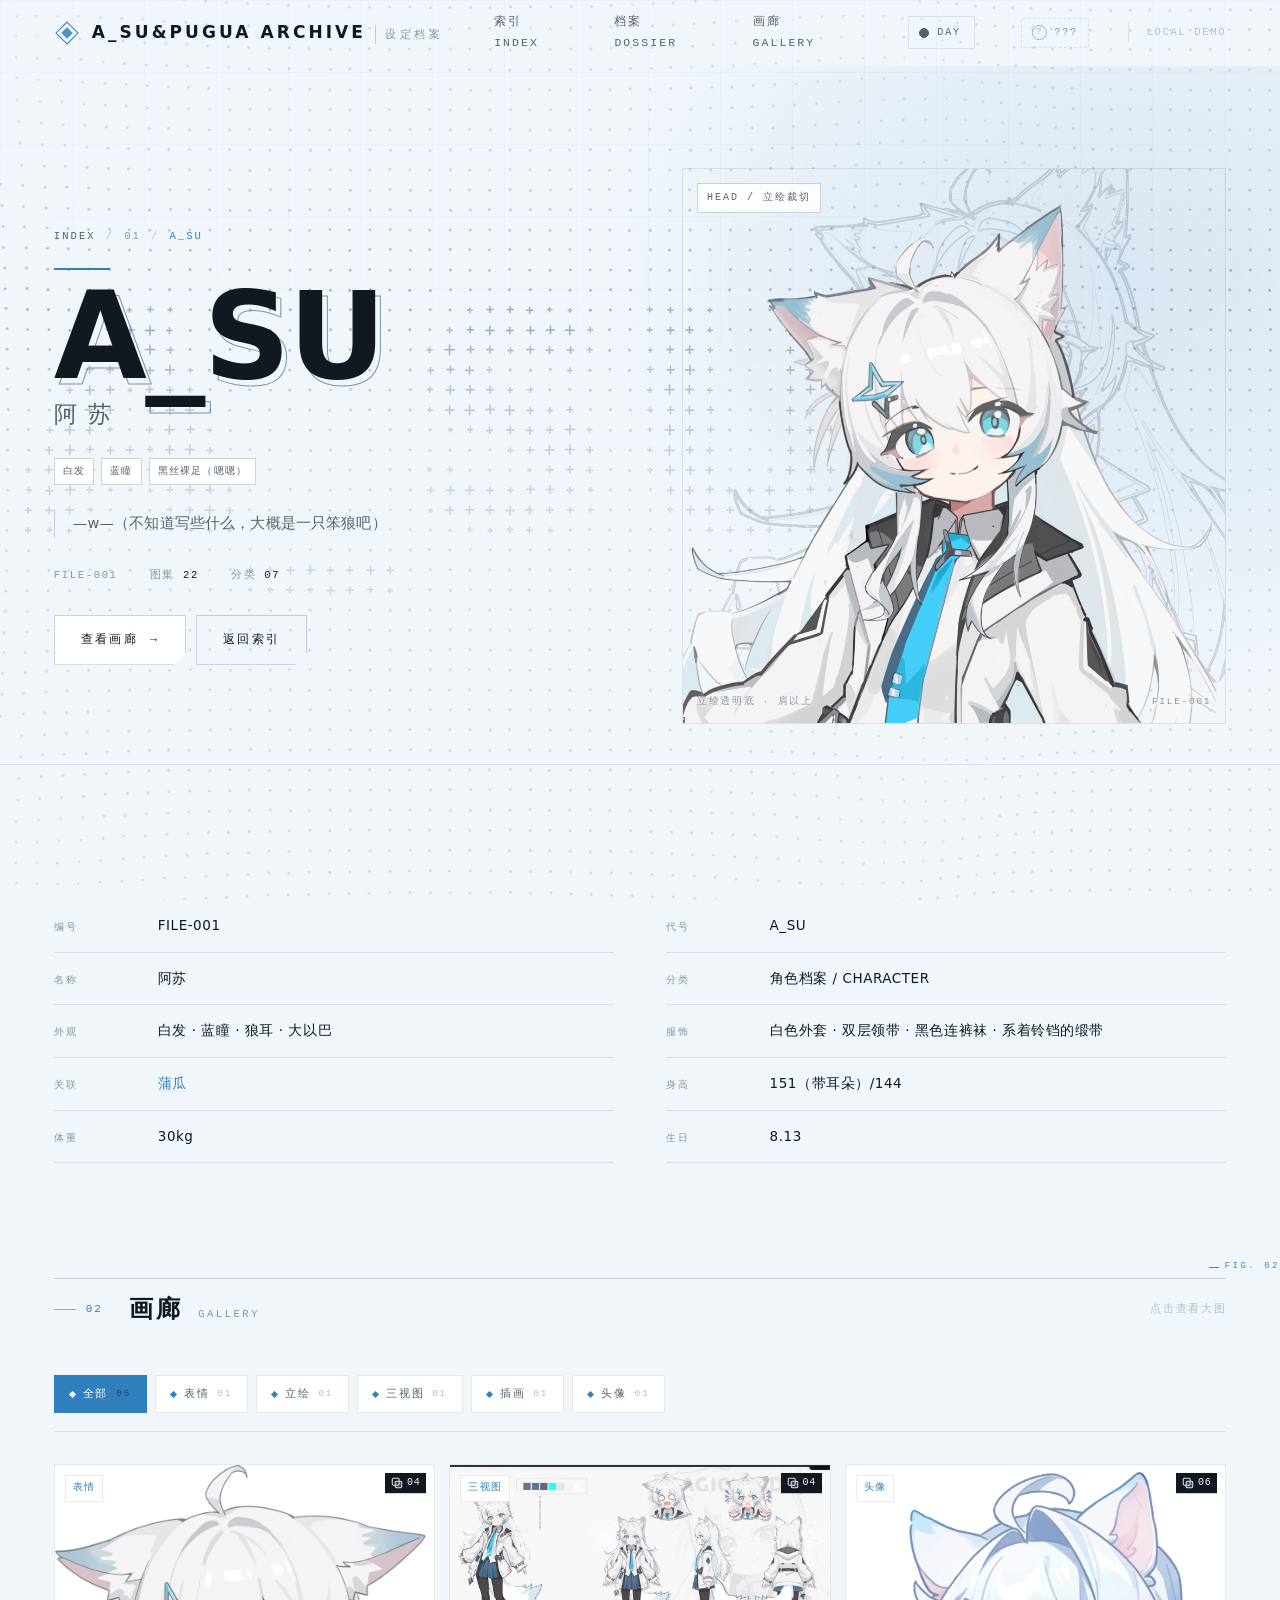
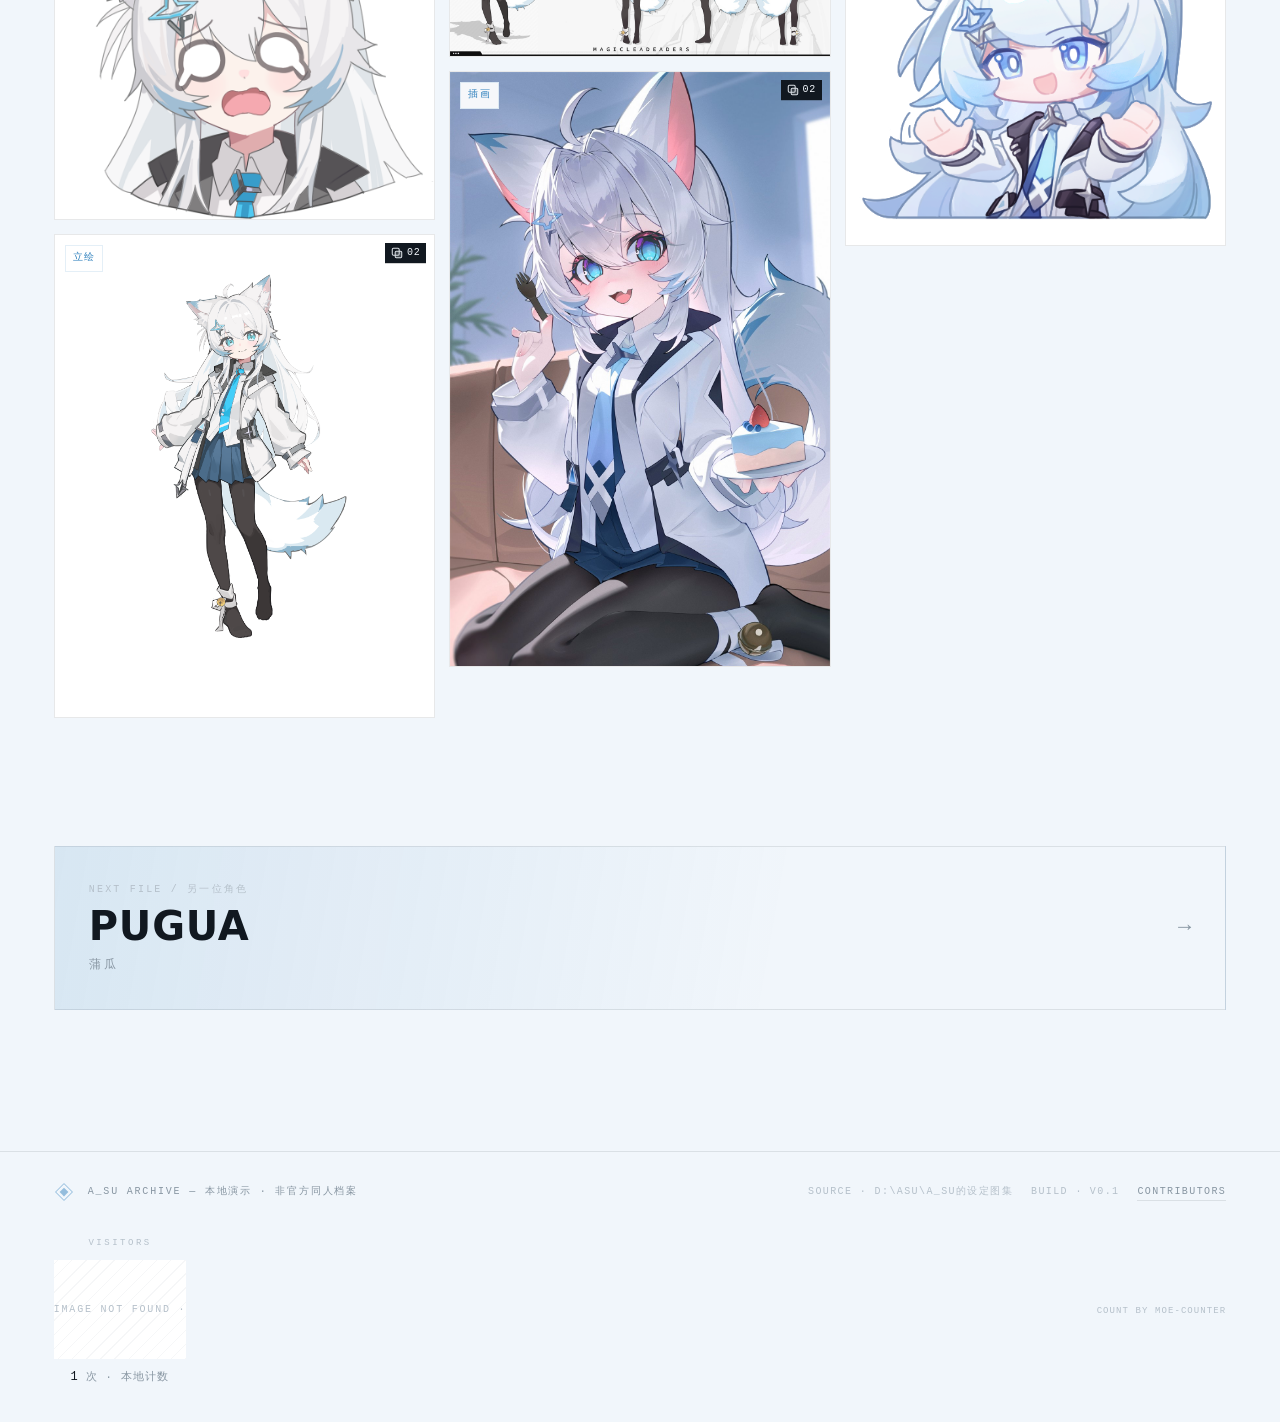
==== commit 408a5904: "修改了标签页样式" ====
--- a/character.html
+++ b/character.html
@@ -7,7 +7,7 @@
 <meta name="theme-color" content="#0a0a0b">
 <title>角色档案 · A_SU ARCHIVE</title>
 <meta name="description" content="角色档案与设定图集 —— A_SU ARCHIVE。">
-<link rel="icon" href="assets/favicon.svg" type="image/svg+xml">
+<link rel="icon" href="assets/favicon.svg?v=2" type="image/svg+xml">
 <link rel="stylesheet" href="assets/css/style.css">
 <link rel="stylesheet" href="assets/css/themes/scifi.css">
 <link rel="stylesheet" href="assets/css/themes/heaven.css">
